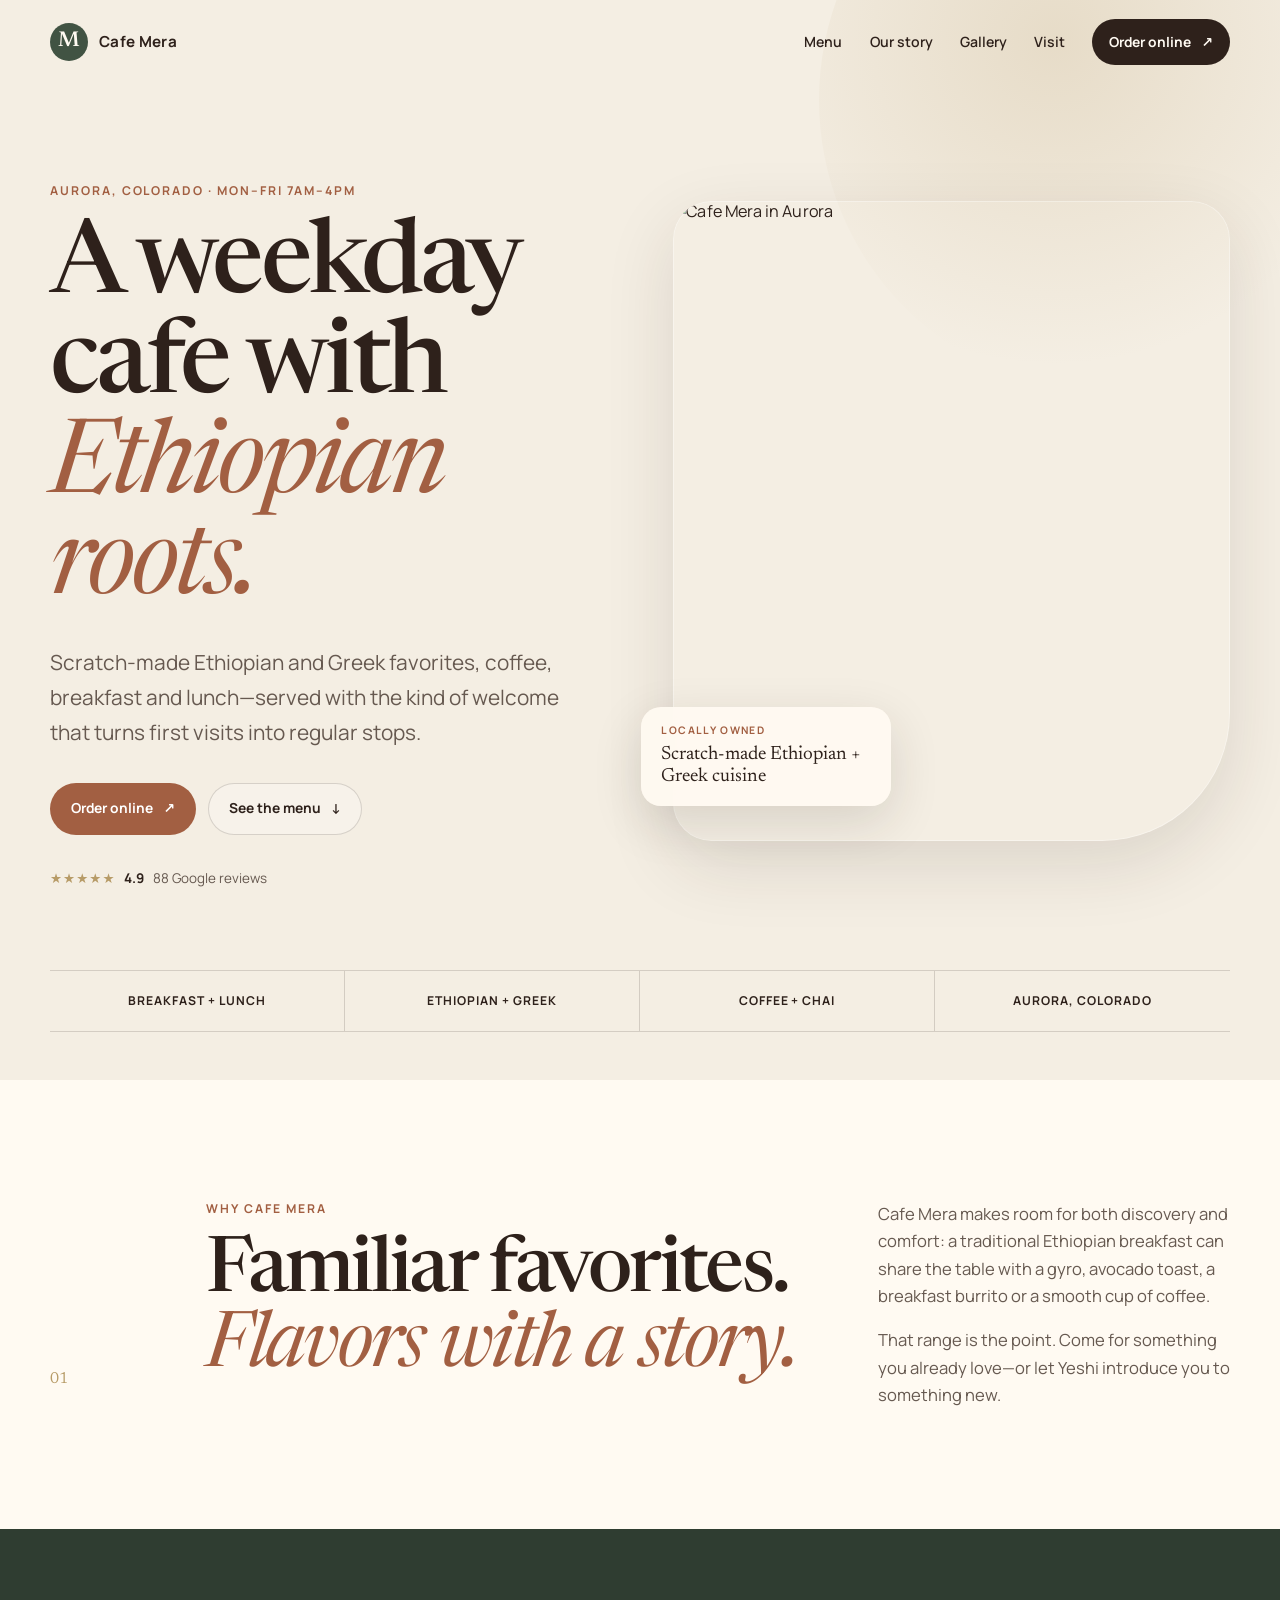
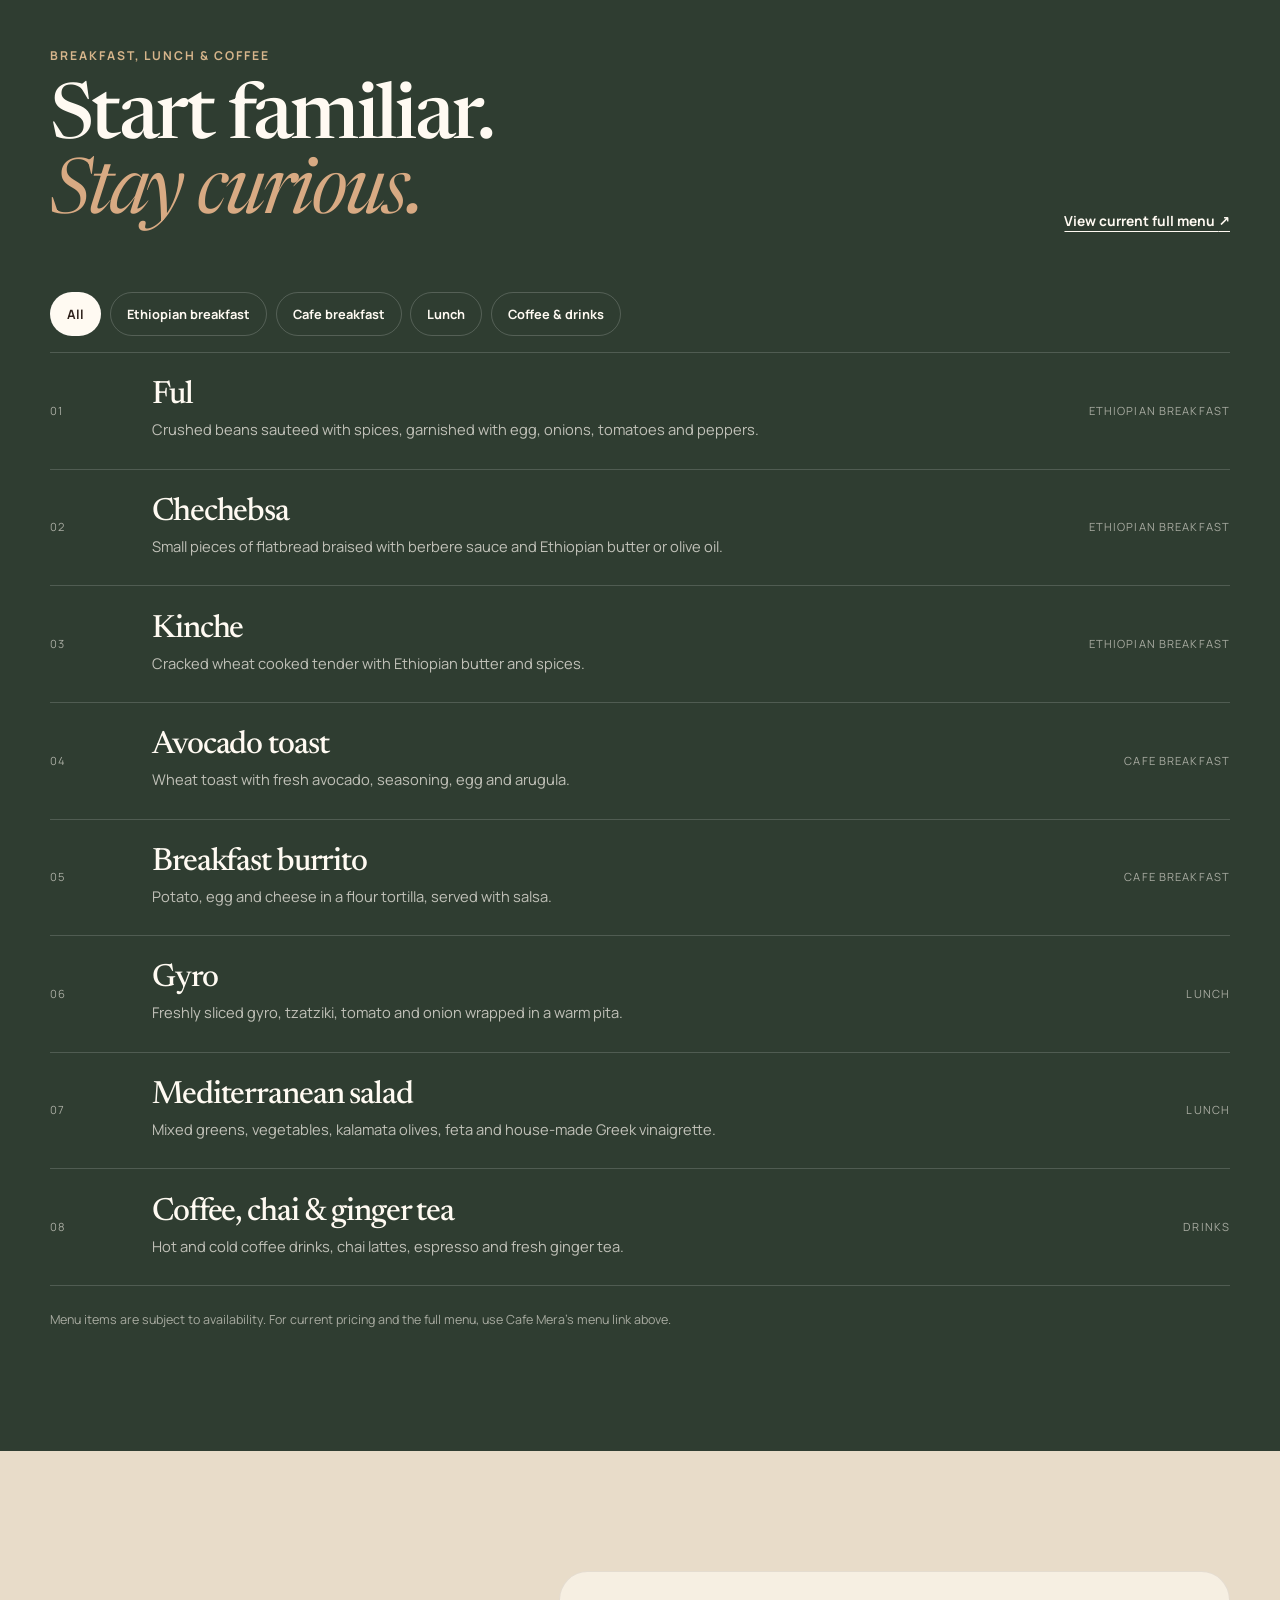
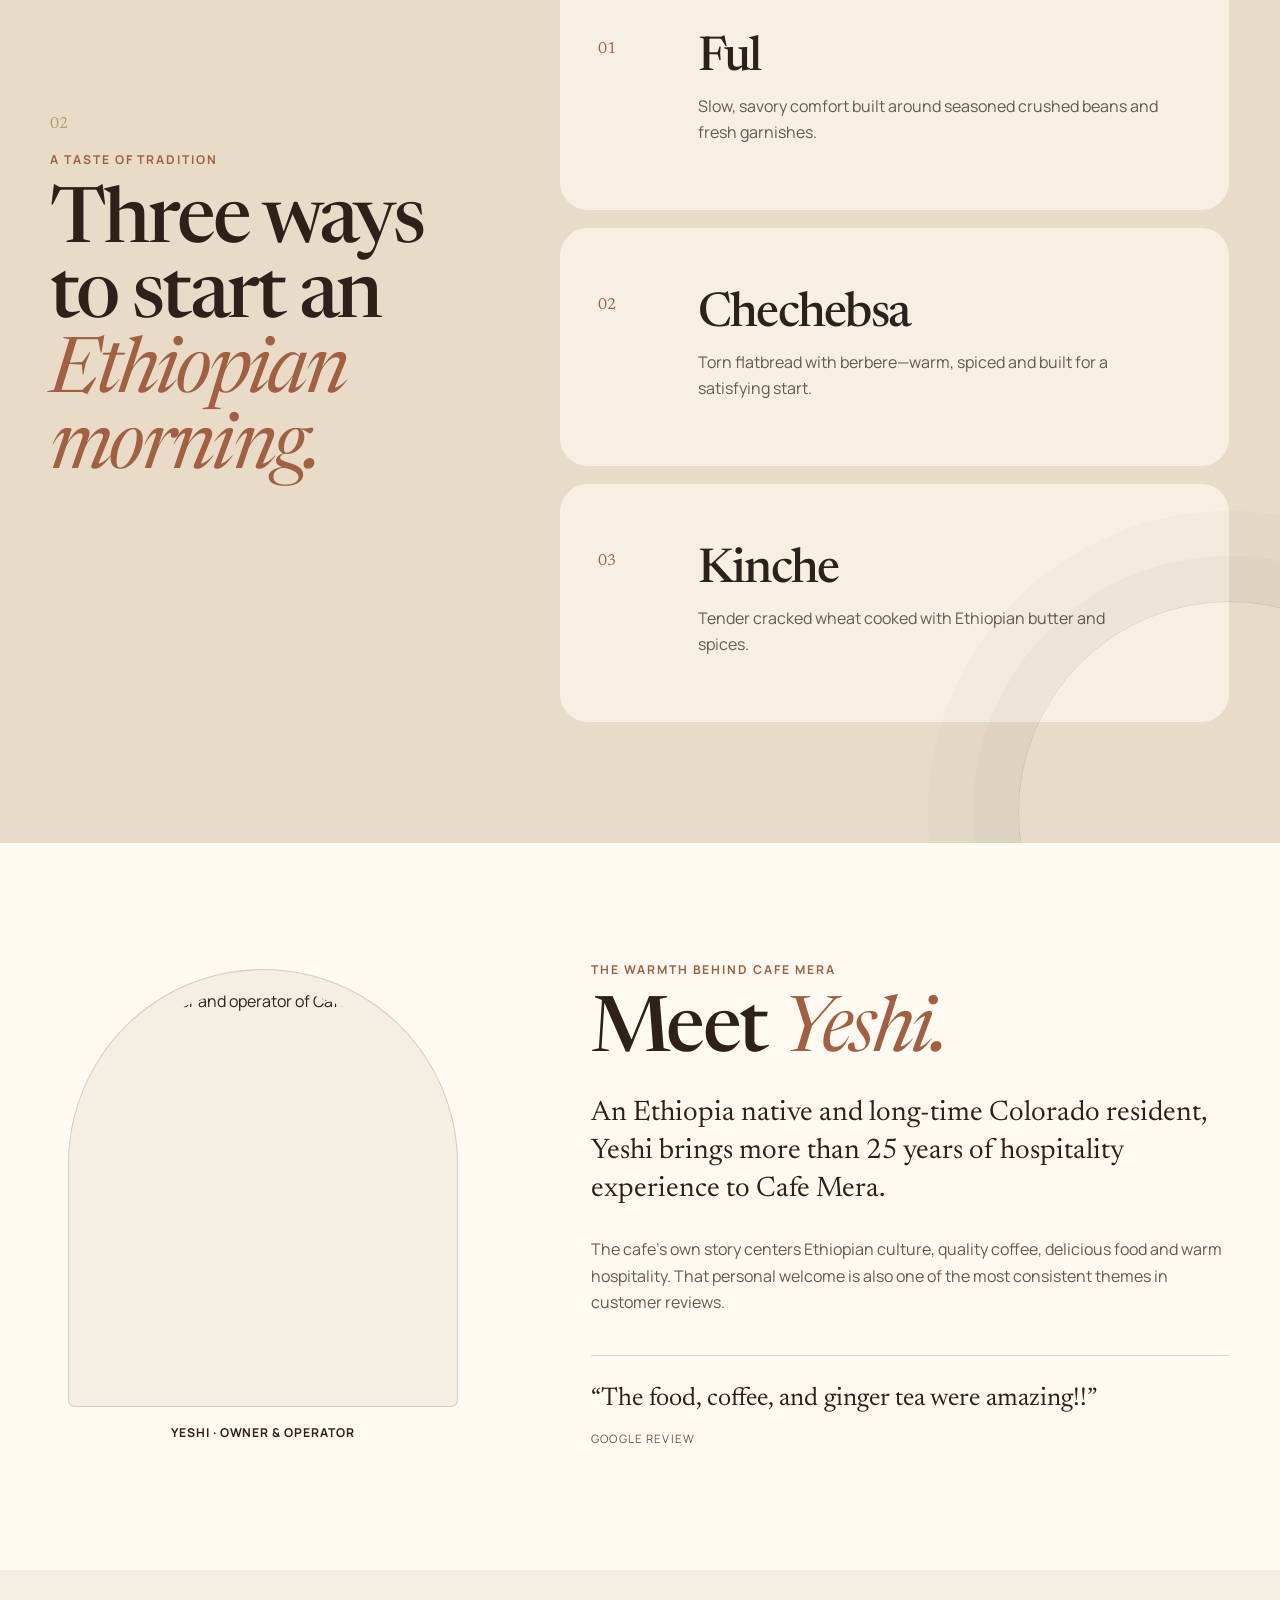
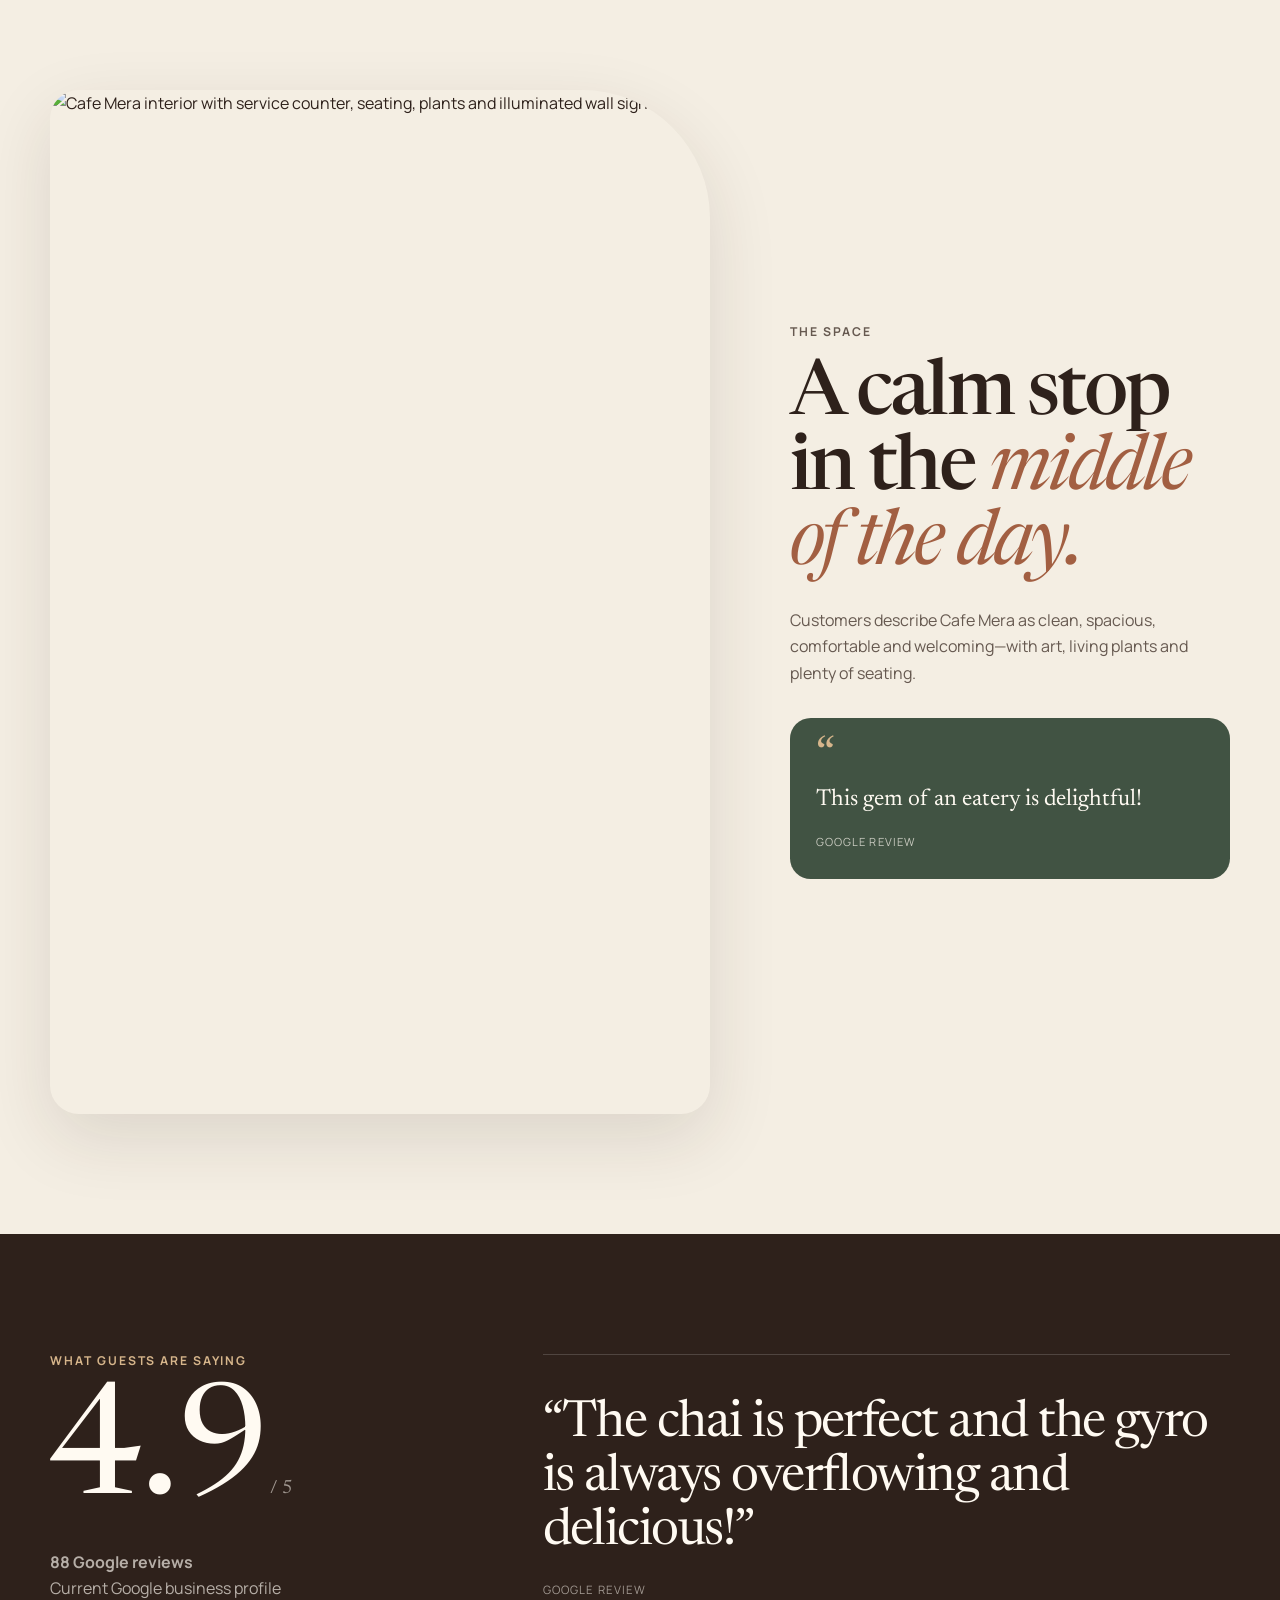
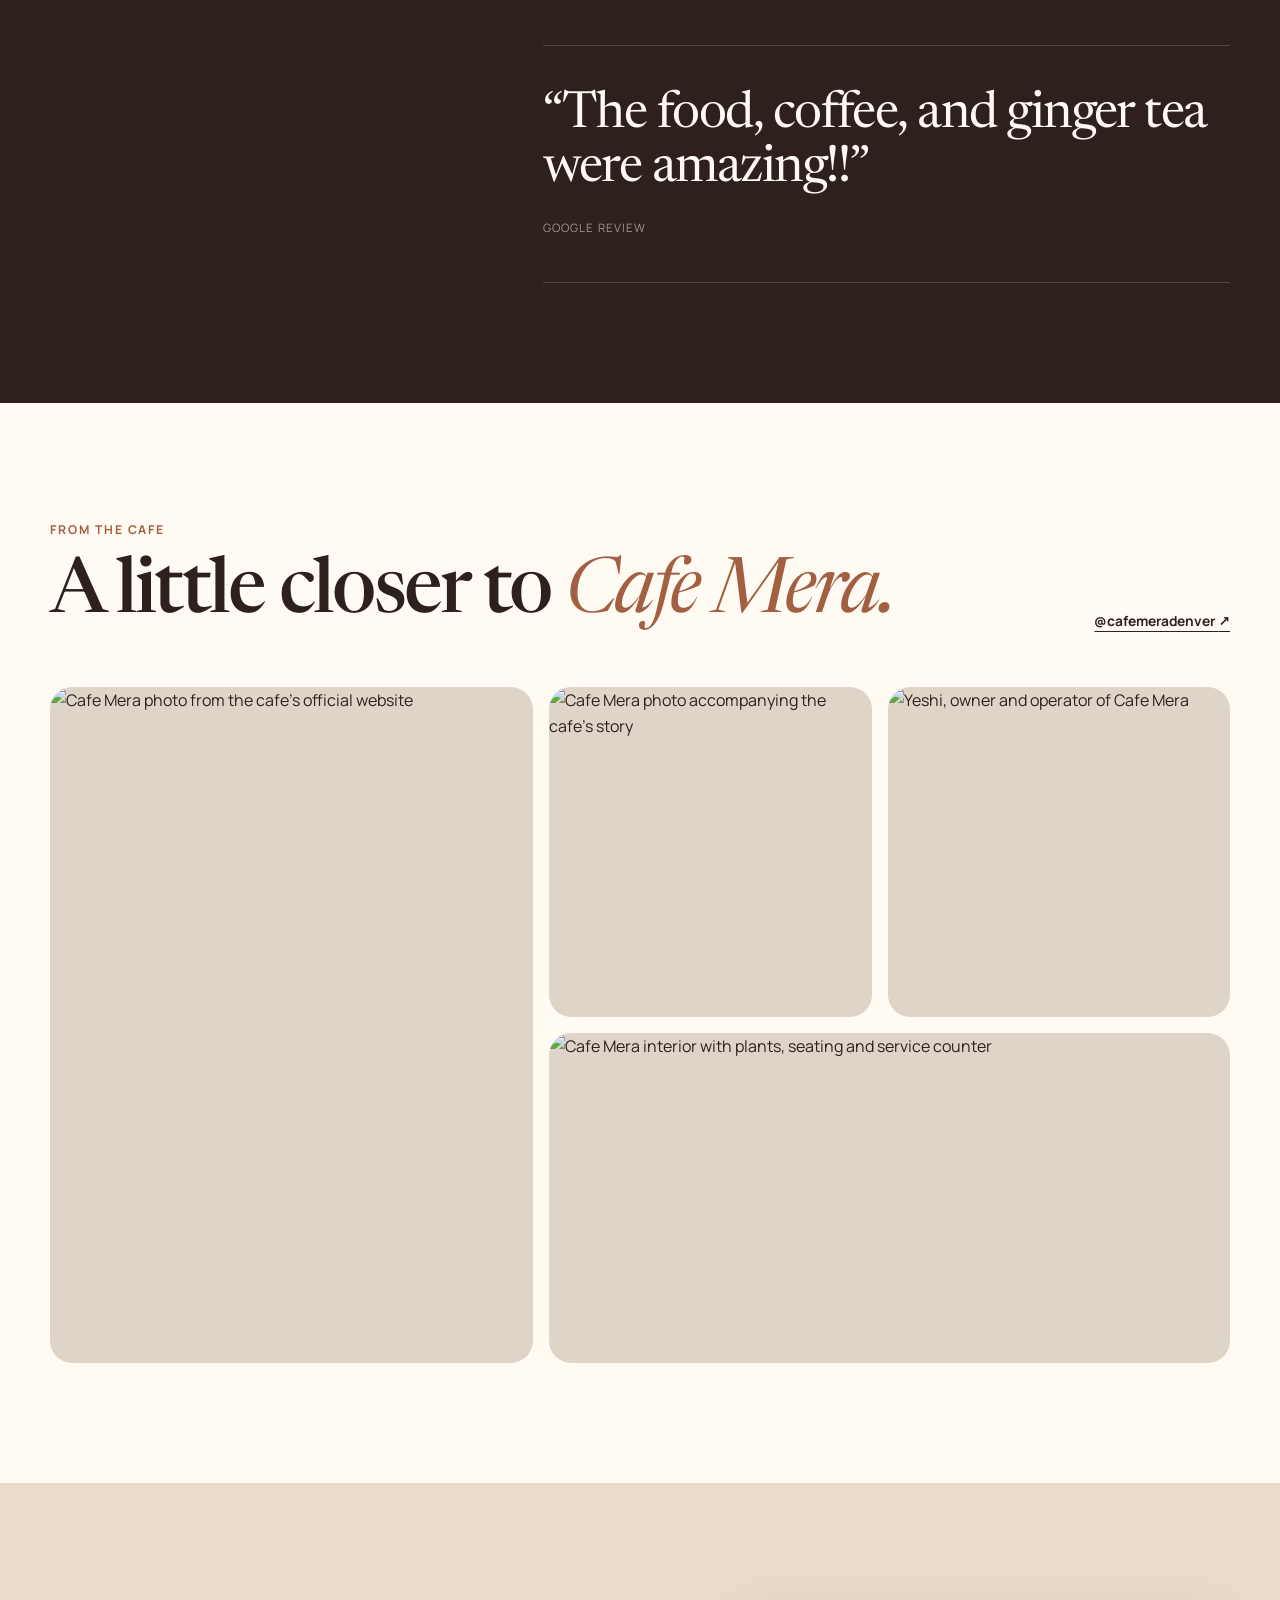
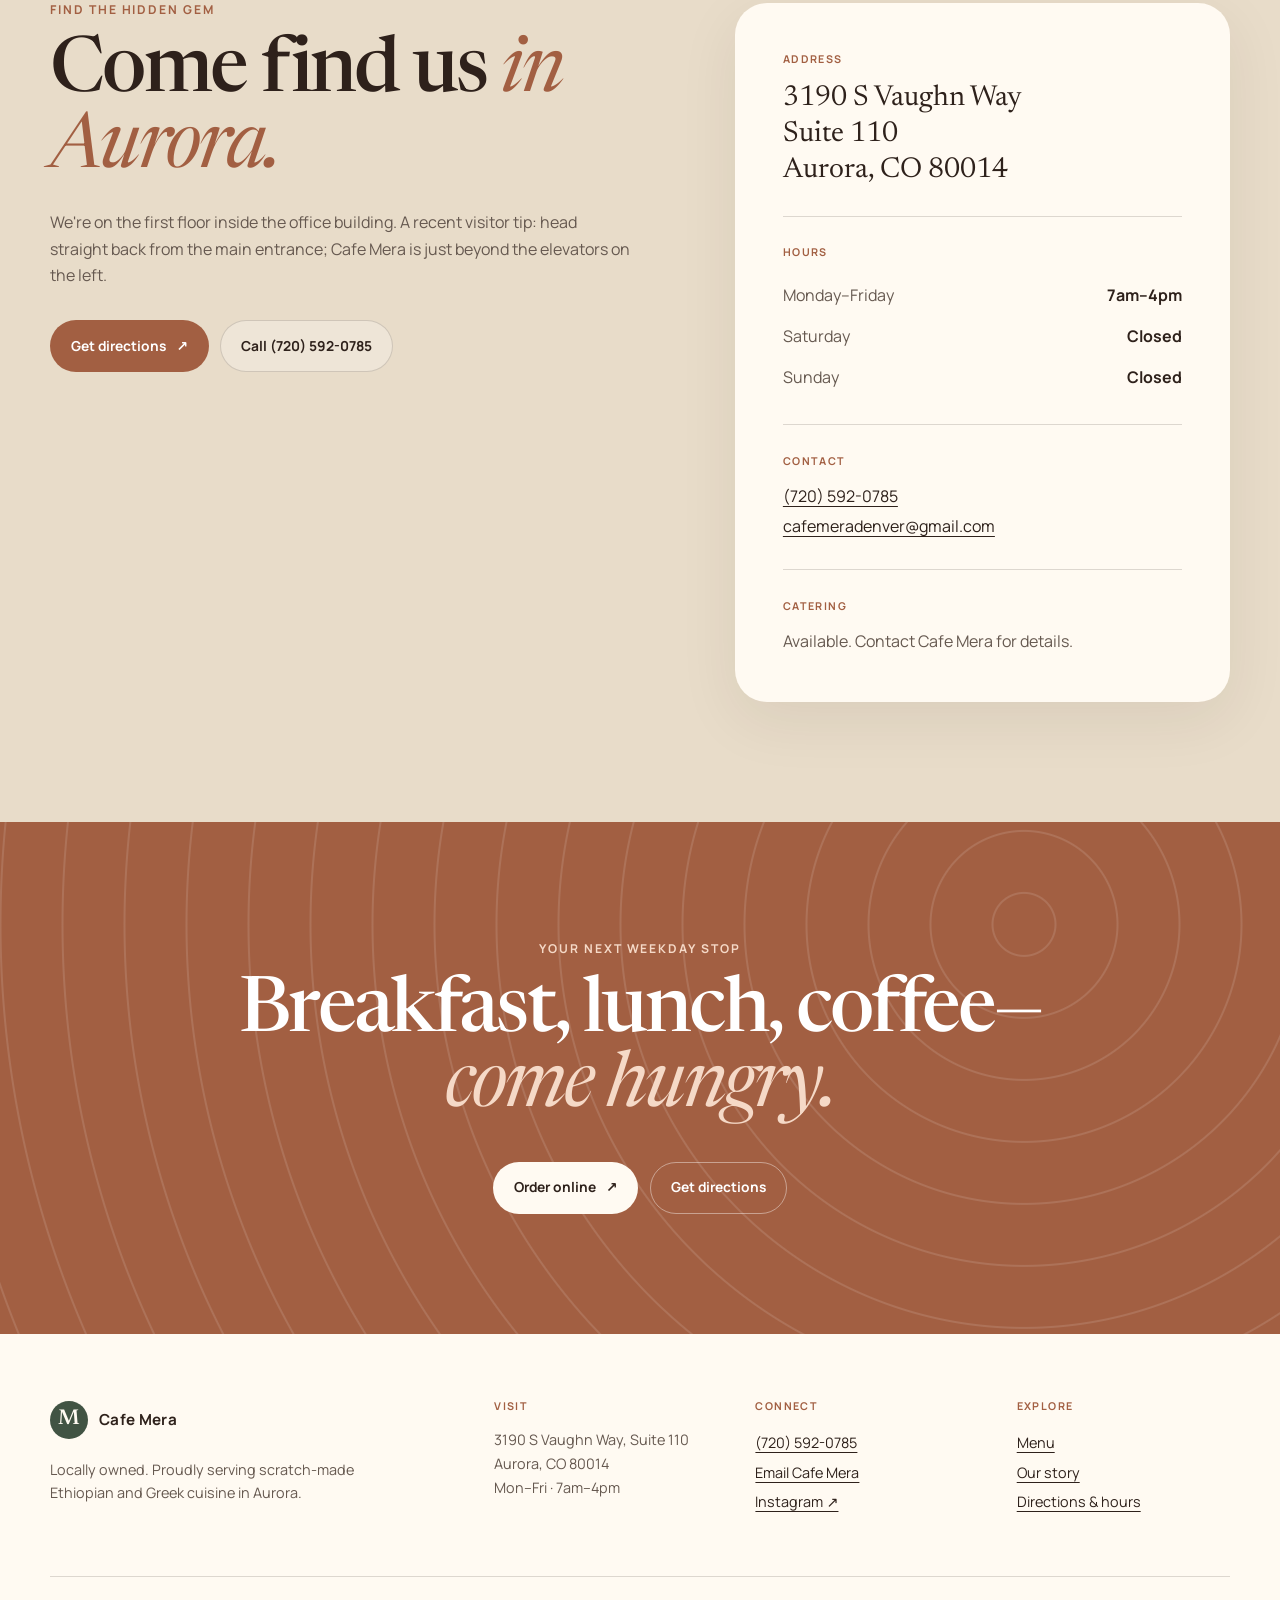
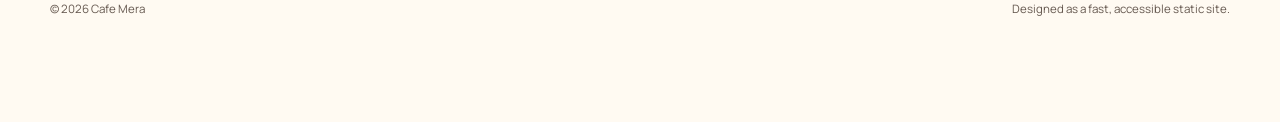
==== index.html @ 2d22f390 "Build research-backed Cafe Mera website" ====
<!doctype html>
<html lang="en">
<head>
  <meta charset="utf-8">
  <meta name="viewport" content="width=device-width, initial-scale=1">
  <meta name="theme-color" content="#f4eee3">
  <title>Cafe Mera | Ethiopian Breakfast, Coffee & Lunch in Aurora, CO</title>
  <meta name="description" content="Visit Cafe Mera in Aurora for Ethiopian breakfast, coffee, gyro wraps, breakfast favorites and weekday lunch. View the menu, order online or get directions.">
  <link rel="canonical" href="https://prithiraj.github.io/cafe-mera/">
  <meta property="og:type" content="website">
  <meta property="og:title" content="Cafe Mera | Ethiopian Breakfast, Coffee & Lunch in Aurora, CO">
  <meta property="og:description" content="A locally owned weekday cafe with Ethiopian roots, scratch-made Ethiopian and Greek favorites, coffee, breakfast and lunch in Aurora.">
  <meta property="og:url" content="https://prithiraj.github.io/cafe-mera/">
  <meta property="og:image" content="https://static.wixstatic.com/media/892e42_c6954ab9c83a4523924d38e652110e63~mv2.jpg/v1/fill/w_853%2Ch_640%2Cal_c%2Cq_85%2Cusm_0.66_1.00_0.01%2Cenc_avif%2Cquality_auto/892e42_c6954ab9c83a4523924d38e652110e63~mv2.jpg">
  <meta property="og:image:alt" content="Cafe Mera in Aurora, Colorado">
  <meta name="twitter:card" content="summary_large_image">
  <link rel="preconnect" href="https://fonts.googleapis.com">
  <link rel="preconnect" href="https://fonts.gstatic.com" crossorigin>
  <link rel="preconnect" href="https://static.wixstatic.com">
  <link rel="preconnect" href="https://pub-ba1a74be17d7442a9f2541946eb9510e.r2.dev">
  <link href="https://fonts.googleapis.com/css2?family=Manrope:wght@400;500;600;700&family=Newsreader:opsz,wght@6..72,400;6..72,500;6..72,600&display=swap" rel="stylesheet">
  <link rel="icon" href="assets/favicon.svg" type="image/svg+xml">
  <link rel="stylesheet" href="styles.css">
  <script type="application/ld+json">
  {
    "@context": "https://schema.org",
    "@type": "CafeOrCoffeeShop",
    "@id": "https://prithiraj.github.io/cafe-mera/#business",
    "name": "Cafe Mera",
    "url": "https://prithiraj.github.io/cafe-mera/",
    "telephone": "+1-720-592-0785",
    "email": "cafemeradenver@gmail.com",
    "priceRange": "$10–20",
    "servesCuisine": ["Ethiopian", "Greek", "Cafe"],
    "address": {"@type": "PostalAddress", "streetAddress": "3190 S Vaughn Way Ste 110", "addressLocality": "Aurora", "addressRegion": "CO", "postalCode": "80014", "addressCountry": "US"},
    "openingHoursSpecification": [{"@type": "OpeningHoursSpecification", "dayOfWeek": ["Monday", "Tuesday", "Wednesday", "Thursday", "Friday"], "opens": "07:00", "closes": "16:00"}],
    "sameAs": ["https://www.instagram.com/cafemeradenver/"]
  }
  </script>
</head>
<body>
  <a class="skip-link" href="#main">Skip to content</a>
  <header class="site-header" data-header>
    <div class="header-inner shell">
      <a class="brand" href="#top" aria-label="Cafe Mera home"><span class="brand-mark" aria-hidden="true">M</span><span class="brand-name">Cafe Mera</span></a>
      <button class="nav-toggle" type="button" aria-controls="site-nav" aria-expanded="false" data-nav-toggle><span class="sr-only">Open navigation</span><span></span><span></span></button>
      <nav class="site-nav" id="site-nav" aria-label="Primary navigation" data-nav>
        <a href="#menu">Menu</a><a href="#story">Our story</a><a href="#gallery">Gallery</a><a href="#visit">Visit</a>
        <a class="button button-small button-dark" href="https://food.google.com/chooseprovider?orderType=2&amp;restaurantId=%2Fg%2F11tspb5bb9&amp;utm_source=share" target="_blank" rel="noopener">Order online <span aria-hidden="true">↗</span></a>
      </nav>
    </div>
  </header>
  <main id="main">
    <section class="hero section" id="top" aria-labelledby="hero-title">
      <div class="hero-aroma" aria-hidden="true"><canvas id="aroma-canvas"></canvas></div>
      <div class="shell hero-grid">
        <div class="hero-copy reveal">
          <p class="eyebrow">Aurora, Colorado <span aria-hidden="true">·</span> Mon–Fri 7am–4pm</p>
          <h1 id="hero-title">A weekday cafe with <em>Ethiopian roots.</em></h1>
          <p class="hero-lede">Scratch-made Ethiopian and Greek favorites, coffee, breakfast and lunch—served with the kind of welcome that turns first visits into regular stops.</p>
          <div class="hero-actions">
            <a class="button button-primary" href="https://food.google.com/chooseprovider?orderType=2&amp;restaurantId=%2Fg%2F11tspb5bb9&amp;utm_source=share" target="_blank" rel="noopener">Order online <span aria-hidden="true">↗</span></a>
            <a class="button button-quiet" href="#menu">See the menu <span aria-hidden="true">↓</span></a>
          </div>
          <a class="rating-line" href="https://www.google.com/maps/search/?api=1&amp;query=Cafe%20Mera%2C%203190%20S%20Vaughn%20Way%20Ste%20110%2C%20Aurora%2C%20CO%2080014&amp;query_place_id=ChIJi32lyjuJbIcRGPnXkDECtC8" target="_blank" rel="noopener" aria-label="Cafe Mera on Google Maps, rated 4.9 out of 5 from 88 reviews"><span class="stars" aria-hidden="true">★★★★★</span><strong>4.9</strong><span>88 Google reviews</span></a>
        </div>
        <div class="hero-visual reveal reveal-delay-1">
          <figure class="hero-photo frame-photo"><img src="https://static.wixstatic.com/media/892e42_c6954ab9c83a4523924d38e652110e63~mv2.jpg/v1/fill/w_853%2Ch_640%2Cal_c%2Cq_85%2Cusm_0.66_1.00_0.01%2Cenc_avif%2Cquality_auto/892e42_c6954ab9c83a4523924d38e652110e63~mv2.jpg" alt="Cafe Mera in Aurora" width="853" height="640" fetchpriority="high" decoding="async"></figure>
          <div class="hero-note" aria-label="Cafe Mera summary"><span class="note-kicker">Locally owned</span><span>Scratch-made Ethiopian + Greek cuisine</span></div>
        </div>
      </div>
      <div class="shell hero-facts" aria-label="Cafe Mera highlights"><span>Breakfast + lunch</span><span>Ethiopian + Greek</span><span>Coffee + chai</span><span>Aurora, Colorado</span></div>
    </section>
    <section class="section intro" aria-labelledby="intro-title">
      <div class="shell intro-grid"><p class="section-number" aria-hidden="true">01</p><div class="reveal"><p class="eyebrow">Why Cafe Mera</p><h2 id="intro-title">Familiar favorites.<br><em>Flavors with a story.</em></h2></div><div class="intro-copy reveal reveal-delay-1"><p>Cafe Mera makes room for both discovery and comfort: a traditional Ethiopian breakfast can share the table with a gyro, avocado toast, a breakfast burrito or a smooth cup of coffee.</p><p>That range is the point. Come for something you already love—or let Yeshi introduce you to something new.</p></div></div>
    </section>
    <section class="section menu-section" id="menu" aria-labelledby="menu-title">
      <div class="shell">
        <div class="section-heading reveal"><div><p class="eyebrow">Breakfast, lunch & coffee</p><h2 id="menu-title">Start familiar.<br><em>Stay curious.</em></h2></div><a class="text-link" href="https://cafemeradenver.com/" target="_blank" rel="noopener">View current full menu <span aria-hidden="true">↗</span></a></div>
        <div class="menu-tabs" role="group" aria-label="Filter featured menu items" data-menu-tabs><button class="menu-tab is-active" type="button" data-filter="all" aria-pressed="true">All</button><button class="menu-tab" type="button" data-filter="ethiopian" aria-pressed="false">Ethiopian breakfast</button><button class="menu-tab" type="button" data-filter="breakfast" aria-pressed="false">Cafe breakfast</button><button class="menu-tab" type="button" data-filter="lunch" aria-pressed="false">Lunch</button><button class="menu-tab" type="button" data-filter="drinks" aria-pressed="false">Coffee & drinks</button></div>
        <div class="menu-list" data-menu-list>
          <article class="menu-item reveal" data-category="ethiopian"><span class="menu-index">01</span><div><h3>Ful</h3><p>Crushed beans sauteed with spices, garnished with egg, onions, tomatoes and peppers.</p></div><span class="menu-tag">Ethiopian breakfast</span></article>
          <article class="menu-item reveal" data-category="ethiopian"><span class="menu-index">02</span><div><h3>Chechebsa</h3><p>Small pieces of flatbread braised with berbere sauce and Ethiopian butter or olive oil.</p></div><span class="menu-tag">Ethiopian breakfast</span></article>
          <article class="menu-item reveal" data-category="ethiopian"><span class="menu-index">03</span><div><h3>Kinche</h3><p>Cracked wheat cooked tender with Ethiopian butter and spices.</p></div><span class="menu-tag">Ethiopian breakfast</span></article>
          <article class="menu-item reveal" data-category="breakfast"><span class="menu-index">04</span><div><h3>Avocado toast</h3><p>Wheat toast with fresh avocado, seasoning, egg and arugula.</p></div><span class="menu-tag">Cafe breakfast</span></article>
          <article class="menu-item reveal" data-category="breakfast"><span class="menu-index">05</span><div><h3>Breakfast burrito</h3><p>Potato, egg and cheese in a flour tortilla, served with salsa.</p></div><span class="menu-tag">Cafe breakfast</span></article>
          <article class="menu-item reveal" data-category="lunch"><span class="menu-index">06</span><div><h3>Gyro</h3><p>Freshly sliced gyro, tzatziki, tomato and onion wrapped in a warm pita.</p></div><span class="menu-tag">Lunch</span></article>
          <article class="menu-item reveal" data-category="lunch"><span class="menu-index">07</span><div><h3>Mediterranean salad</h3><p>Mixed greens, vegetables, kalamata olives, feta and house-made Greek vinaigrette.</p></div><span class="menu-tag">Lunch</span></article>
          <article class="menu-item reveal" data-category="drinks"><span class="menu-index">08</span><div><h3>Coffee, chai & ginger tea</h3><p>Hot and cold coffee drinks, chai lattes, espresso and fresh ginger tea.</p></div><span class="menu-tag">Drinks</span></article>
        </div>
        <p class="menu-note">Menu items are subject to availability. For current pricing and the full menu, use Cafe Mera's menu link above.</p>
      </div>
    </section>
    <section class="section discovery" aria-labelledby="discovery-title"><div class="shell discovery-grid"><div class="discovery-title reveal"><p class="section-number" aria-hidden="true">02</p><p class="eyebrow">A taste of tradition</p><h2 id="discovery-title">Three ways to start an <em>Ethiopian morning.</em></h2></div><div class="discovery-cards"><article class="discovery-card reveal"><span class="discovery-no">01</span><h3>Ful</h3><p>Slow, savory comfort built around seasoned crushed beans and fresh garnishes.</p></article><article class="discovery-card reveal reveal-delay-1"><span class="discovery-no">02</span><h3>Chechebsa</h3><p>Torn flatbread with berbere—warm, spiced and built for a satisfying start.</p></article><article class="discovery-card reveal reveal-delay-2"><span class="discovery-no">03</span><h3>Kinche</h3><p>Tender cracked wheat cooked with Ethiopian butter and spices.</p></article></div></div></section>
    <section class="section story" id="story" aria-labelledby="story-title"><div class="shell story-grid"><div class="story-media reveal"><figure class="portrait-card"><img src="https://static.wixstatic.com/media/892e42_54f7f64fb4e44a9dbeae0cb70c367a65~mv2.jpg/v1/fill/w_301%2Ch_401%2Cal_c%2Cq_80%2Cusm_0.66_1.00_0.01%2Cenc_avif%2Cquality_auto/892e42_54f7f64fb4e44a9dbeae0cb70c367a65~mv2.jpg" alt="Yeshi, owner and operator of Cafe Mera" width="301" height="401" loading="lazy" decoding="async"></figure><span class="portrait-caption">Yeshi · Owner & operator</span></div><div class="story-copy reveal reveal-delay-1"><p class="eyebrow">The warmth behind Cafe Mera</p><h2 id="story-title">Meet <em>Yeshi.</em></h2><p class="story-lede">An Ethiopia native and long-time Colorado resident, Yeshi brings more than 25 years of hospitality experience to Cafe Mera.</p><p>The cafe's own story centers Ethiopian culture, quality coffee, delicious food and warm hospitality. That personal welcome is also one of the most consistent themes in customer reviews.</p><blockquote><p>“The food, coffee, and ginger tea were amazing!!”</p><cite>Google review</cite></blockquote></div></div></section>
    <section class="section space-section" aria-labelledby="space-title"><div class="shell space-grid"><div class="space-photo reveal"><img src="https://pub-ba1a74be17d7442a9f2541946eb9510e.r2.dev/shops/8b9211fa-f7fb-4f1d-9e1f-0a059ae36019/0.jpg" alt="Cafe Mera interior with service counter, seating, plants and illuminated wall sign" width="1024" height="1024" loading="lazy" decoding="async"></div><div class="space-copy reveal reveal-delay-1"><p class="eyebrow">The space</p><h2 id="space-title">A calm stop in the <em>middle of the day.</em></h2><p>Customers describe Cafe Mera as clean, spacious, comfortable and welcoming—with art, living plants and plenty of seating.</p><div class="quote-card"><span class="quote-mark" aria-hidden="true">“</span><p>This gem of an eatery is delightful!</p><span>Google review</span></div></div></div></section>
    <section class="section proof" aria-labelledby="proof-title"><div class="shell proof-grid"><div class="proof-score reveal"><p class="eyebrow">What guests are saying</p><div class="big-rating"><span>4.9</span><small>/ 5</small></div><p><strong>88 Google reviews</strong><br>Current Google business profile</p></div><div class="proof-quotes" id="proof-title"><blockquote class="review reveal"><p>“The chai is perfect and the gyro is always overflowing and delicious!”</p><cite>Google review</cite></blockquote><blockquote class="review reveal reveal-delay-1"><p>“The food, coffee, and ginger tea were amazing!!”</p><cite>Google review</cite></blockquote></div></div></section>
    <section class="section gallery" id="gallery" aria-labelledby="gallery-title"><div class="shell"><div class="section-heading reveal"><div><p class="eyebrow">From the cafe</p><h2 id="gallery-title">A little closer to <em>Cafe Mera.</em></h2></div><a class="text-link" href="https://www.instagram.com/cafemeradenver/" target="_blank" rel="noopener">@cafemeradenver <span aria-hidden="true">↗</span></a></div><div class="gallery-grid"><figure class="gallery-a reveal"><img src="https://static.wixstatic.com/media/892e42_c6954ab9c83a4523924d38e652110e63~mv2.jpg/v1/fill/w_853%2Ch_640%2Cal_c%2Cq_85%2Cusm_0.66_1.00_0.01%2Cenc_avif%2Cquality_auto/892e42_c6954ab9c83a4523924d38e652110e63~mv2.jpg" alt="Cafe Mera photo from the cafe's official website" width="853" height="640" loading="lazy" decoding="async"></figure><figure class="gallery-b reveal reveal-delay-1"><img src="https://static.wixstatic.com/media/892e42_e8a7a80e7d214661844acdbcb037389b~mv2.jpg/v1/crop/x_136%2Cy_1197%2Cw_3815%2Ch_4515/fill/w_252%2Ch_298%2Cal_c%2Cq_80%2Cusm_0.66_1.00_0.01%2Cenc_avif%2Cquality_auto/IMG_4401_JPG.jpg" alt="Cafe Mera photo accompanying the cafe's story" width="252" height="298" loading="lazy" decoding="async"></figure><figure class="gallery-c reveal"><img src="https://pub-ba1a74be17d7442a9f2541946eb9510e.r2.dev/shops/8b9211fa-f7fb-4f1d-9e1f-0a059ae36019/0.jpg" alt="Cafe Mera interior with plants, seating and service counter" width="1024" height="1024" loading="lazy" decoding="async"></figure><figure class="gallery-d reveal reveal-delay-1"><img src="https://static.wixstatic.com/media/892e42_54f7f64fb4e44a9dbeae0cb70c367a65~mv2.jpg/v1/fill/w_301%2Ch_401%2Cal_c%2Cq_80%2Cusm_0.66_1.00_0.01%2Cenc_avif%2Cquality_auto/892e42_54f7f64fb4e44a9dbeae0cb70c367a65~mv2.jpg" alt="Yeshi, owner and operator of Cafe Mera" width="301" height="401" loading="lazy" decoding="async"></figure></div></div></section>
    <section class="section visit" id="visit" aria-labelledby="visit-title"><div class="shell visit-grid"><div class="visit-heading reveal"><p class="eyebrow">Find the hidden gem</p><h2 id="visit-title">Come find us <em>in Aurora.</em></h2><p>We're on the first floor inside the office building. A recent visitor tip: head straight back from the main entrance; Cafe Mera is just beyond the elevators on the left.</p><div class="visit-actions"><a class="button button-primary" href="https://www.google.com/maps/search/?api=1&amp;query=Cafe%20Mera%2C%203190%20S%20Vaughn%20Way%20Ste%20110%2C%20Aurora%2C%20CO%2080014&amp;query_place_id=ChIJi32lyjuJbIcRGPnXkDECtC8" target="_blank" rel="noopener">Get directions <span aria-hidden="true">↗</span></a><a class="button button-quiet" href="tel:+17205920785">Call (720) 592-0785</a></div></div><div class="visit-card reveal reveal-delay-1"><div class="visit-block"><span class="visit-label">Address</span><address>3190 S Vaughn Way<br>Suite 110<br>Aurora, CO 80014</address></div><div class="visit-block"><span class="visit-label">Hours</span><dl class="hours"><div><dt>Monday–Friday</dt><dd>7am–4pm</dd></div><div><dt>Saturday</dt><dd>Closed</dd></div><div><dt>Sunday</dt><dd>Closed</dd></div></dl></div><div class="visit-block"><span class="visit-label">Contact</span><a href="tel:+17205920785">(720) 592-0785</a><a href="mailto:cafemeradenver@gmail.com">cafemeradenver@gmail.com</a></div><div class="visit-block catering"><span class="visit-label">Catering</span><p>Available. Contact Cafe Mera for details.</p></div></div></div></section>
    <section class="section final-cta" aria-labelledby="cta-title"><div class="shell final-cta-inner reveal"><p class="eyebrow">Your next weekday stop</p><h2 id="cta-title">Breakfast, lunch, coffee—<em>come hungry.</em></h2><div class="final-actions"><a class="button button-light" href="https://food.google.com/chooseprovider?orderType=2&amp;restaurantId=%2Fg%2F11tspb5bb9&amp;utm_source=share" target="_blank" rel="noopener">Order online <span aria-hidden="true">↗</span></a><a class="button button-outline-light" href="https://www.google.com/maps/search/?api=1&amp;query=Cafe%20Mera%2C%203190%20S%20Vaughn%20Way%20Ste%20110%2C%20Aurora%2C%20CO%2080014&amp;query_place_id=ChIJi32lyjuJbIcRGPnXkDECtC8" target="_blank" rel="noopener">Get directions</a></div></div></section>
  </main>
  <footer class="site-footer"><div class="shell footer-grid"><div><a class="brand footer-brand" href="#top"><span class="brand-mark" aria-hidden="true">M</span><span class="brand-name">Cafe Mera</span></a><p>Locally owned. Proudly serving scratch-made Ethiopian and Greek cuisine in Aurora.</p></div><div><span class="footer-label">Visit</span><address>3190 S Vaughn Way, Suite 110<br>Aurora, CO 80014</address><p>Mon–Fri · 7am–4pm</p></div><div><span class="footer-label">Connect</span><a href="tel:+17205920785">(720) 592-0785</a><a href="mailto:cafemeradenver@gmail.com">Email Cafe Mera</a><a href="https://www.instagram.com/cafemeradenver/" target="_blank" rel="noopener">Instagram ↗</a></div><div><span class="footer-label">Explore</span><a href="#menu">Menu</a><a href="#story">Our story</a><a href="#visit">Directions & hours</a></div></div><div class="shell footer-bottom"><span>© <span data-year></span> Cafe Mera</span><span>Designed as a fast, accessible static site.</span></div></footer>
  <nav class="mobile-actions" aria-label="Quick actions"><a href="https://food.google.com/chooseprovider?orderType=2&amp;restaurantId=%2Fg%2F11tspb5bb9&amp;utm_source=share" target="_blank" rel="noopener">Order</a><a href="https://www.google.com/maps/search/?api=1&amp;query=Cafe%20Mera%2C%203190%20S%20Vaughn%20Way%20Ste%20110%2C%20Aurora%2C%20CO%2080014&amp;query_place_id=ChIJi32lyjuJbIcRGPnXkDECtC8" target="_blank" rel="noopener">Directions</a><a href="tel:+17205920785">Call</a></nav>
  <script src="script.js" type="module"></script>
</body>
</html>
---- styles.css ----
:root {
  --ink: #2e211b; --ink-soft: #665950; --paper: #f4eee3; --cream: #fffaf2; --green: #415343; --green-dark: #2f3d31; --clay: #a25f42; --brass: #b79b67; --line: rgba(46,33,27,.16); --serif: "Newsreader", Georgia, serif; --sans: "Manrope", system-ui, sans-serif; --shell: min(1180px, calc(100vw - 40px)); --radius: 2rem; --shadow: 0 24px 70px rgba(46,33,27,.12);
}
*{box-sizing:border-box}html{scroll-behavior:smooth}body{margin:0;background:var(--paper);color:var(--ink);font-family:var(--sans);font-size:16px;line-height:1.65;text-rendering:optimizeLegibility;-webkit-font-smoothing:antialiased}img{display:block;max-width:100%}a{color:inherit}button,input,textarea,select{font:inherit}button,a{-webkit-tap-highlight-color:transparent}address{font-style:normal}::selection{background:var(--green);color:var(--cream)}
.sr-only{position:absolute;width:1px;height:1px;padding:0;margin:-1px;overflow:hidden;clip:rect(0,0,0,0);white-space:nowrap;border:0}.skip-link{position:fixed;z-index:1000;top:12px;left:12px;transform:translateY(-150%);padding:10px 16px;border-radius:999px;background:var(--ink);color:white;transition:transform .2s ease}.skip-link:focus{transform:translateY(0)}:focus-visible{outline:3px solid var(--clay);outline-offset:4px}
.shell{width:var(--shell);margin-inline:auto}.section{position:relative;padding:7.5rem 0}.eyebrow{margin:0 0 1.2rem;font-size:.76rem;line-height:1.2;font-weight:700;letter-spacing:.16em;text-transform:uppercase;color:var(--clay)}h1,h2,h3,p{margin-top:0}h1,h2,h3{font-family:var(--serif);font-weight:500;line-height:.98;letter-spacing:-.035em}h1{font-size:clamp(3.5rem,8vw,7.8rem);margin-bottom:1.6rem}h2{font-size:clamp(2.9rem,6vw,5.8rem);margin-bottom:1.4rem}h3{font-size:clamp(1.7rem,3vw,2.6rem)}em{font-weight:400;color:var(--clay)}
.site-header{position:fixed;inset:0 0 auto;z-index:100;transition:background .3s ease,box-shadow .3s ease,backdrop-filter .3s ease}.site-header.is-scrolled{background:rgba(244,238,227,.92);backdrop-filter:blur(14px);box-shadow:0 1px 0 var(--line)}.header-inner{min-height:84px;display:flex;align-items:center;justify-content:space-between;gap:2rem}.brand{display:inline-flex;align-items:center;gap:.7rem;text-decoration:none;font-weight:700}.brand-mark{display:grid;place-items:center;width:38px;height:38px;border-radius:50%;background:var(--green);color:var(--cream);font-family:var(--serif);font-size:1.35rem;font-weight:600}.brand-name{font-size:.95rem;letter-spacing:.02em}.site-nav{display:flex;align-items:center;gap:1.7rem;font-size:.88rem;font-weight:600}.site-nav>a:not(.button){text-decoration:none;position:relative}.site-nav>a:not(.button)::after{content:"";position:absolute;left:0;right:100%;bottom:-6px;height:1px;background:currentColor;transition:right .25s ease}.site-nav>a:not(.button):hover::after{right:0}.nav-toggle{display:none;border:0;background:none;padding:.7rem}
.button{display:inline-flex;align-items:center;justify-content:center;gap:.65rem;min-height:52px;padding:.82rem 1.25rem;border:1px solid transparent;border-radius:999px;text-decoration:none;font-size:.86rem;font-weight:700;transition:transform .2s ease,background .2s ease,color .2s ease,border-color .2s ease}.button:hover{transform:translateY(-2px)}.button-small{min-height:44px;padding:.65rem 1rem}.button-primary{background:var(--clay);color:white}.button-primary:hover{background:#8e4f35}.button-dark{background:var(--ink);color:var(--cream)}.button-quiet{border-color:var(--line);background:rgba(255,255,255,.26)}.button-quiet:hover{border-color:var(--ink)}.button-light{background:var(--cream);color:var(--ink)}.button-outline-light{border-color:rgba(255,255,255,.42);color:white}.text-link{font-size:.86rem;font-weight:700;text-underline-offset:5px;text-decoration-thickness:1px}
.hero{min-height:100svh;padding-top:9.5rem;padding-bottom:3rem;overflow:hidden;display:flex;flex-direction:column;justify-content:center}.hero::before{content:"";position:absolute;width:46vw;height:46vw;min-width:520px;min-height:520px;right:-10%;top:-18%;border-radius:50%;background:radial-gradient(circle at 40% 40%,rgba(183,155,103,.22),transparent 65%);pointer-events:none}.hero-aroma{position:absolute;right:0;top:0;width:54vw;height:90%;opacity:.38;pointer-events:none}#aroma-canvas{width:100%;height:100%}.hero-grid{display:grid;grid-template-columns:1.02fr .98fr;align-items:center;gap:clamp(3rem,7vw,8rem)}.hero-copy{position:relative;z-index:2;padding-top:2rem}.hero-lede{max-width:620px;color:var(--ink-soft);font-size:clamp(1.05rem,1.7vw,1.3rem);line-height:1.7}.hero-actions{display:flex;flex-wrap:wrap;gap:.75rem;margin:2rem 0 1.8rem}.rating-line{display:inline-flex;align-items:center;flex-wrap:wrap;gap:.55rem;text-decoration:none;color:var(--ink-soft);font-size:.84rem}.rating-line strong{color:var(--ink)}.stars{color:var(--brass);letter-spacing:.08em}.hero-visual{position:relative;z-index:2}.frame-photo{position:relative;overflow:hidden;border-radius:clamp(1.5rem,3vw,3.5rem) clamp(1.5rem,3vw,3.5rem) 8rem clamp(1.5rem,3vw,3.5rem);box-shadow:var(--shadow);margin:0}.frame-photo::after{content:"";position:absolute;inset:0;box-shadow:inset 0 0 0 1px rgba(255,255,255,.35);border-radius:inherit;pointer-events:none}.frame-photo img{width:100%;aspect-ratio:4/4.6;object-fit:cover;transform:scale(1.01)}.hero-note{position:absolute;left:-2rem;bottom:2.2rem;max-width:250px;padding:1.1rem 1.25rem;border-radius:1.25rem;background:rgba(255,250,242,.94);box-shadow:0 16px 50px rgba(46,33,27,.14);backdrop-filter:blur(10px);font-family:var(--serif);font-size:1.2rem;line-height:1.15}.note-kicker{display:block;margin-bottom:.45rem;color:var(--clay);font-family:var(--sans);font-size:.65rem;font-weight:700;letter-spacing:.13em;text-transform:uppercase}.hero-facts{margin-top:5rem;display:grid;grid-template-columns:repeat(4,1fr);border-top:1px solid var(--line);border-bottom:1px solid var(--line)}.hero-facts span{padding:1.25rem .4rem;text-align:center;border-right:1px solid var(--line);font-size:.76rem;font-weight:700;letter-spacing:.08em;text-transform:uppercase}.hero-facts span:last-child{border-right:0}
.intro{background:var(--cream)}.intro-grid{display:grid;grid-template-columns:.2fr 1.15fr .65fr;gap:3rem;align-items:end}.section-number{font-family:var(--serif);font-size:1rem;color:var(--brass)}.intro-copy{color:var(--ink-soft);font-size:1.04rem}.intro-copy p:last-child{margin-bottom:0}
.menu-section{background:var(--green-dark);color:var(--cream)}.menu-section .eyebrow{color:#d6b58b}.menu-section em{color:#d8aa83}.section-heading{display:flex;justify-content:space-between;align-items:end;gap:3rem;margin-bottom:3.4rem}.section-heading h2{margin-bottom:0}.menu-tabs{display:flex;gap:.55rem;overflow-x:auto;padding:.3rem 0 1rem;scrollbar-width:thin}.menu-tab{flex:0 0 auto;border:1px solid rgba(255,255,255,.18);background:transparent;color:inherit;padding:.65rem 1rem;border-radius:999px;cursor:pointer;font-size:.8rem;font-weight:700}.menu-tab:hover,.menu-tab.is-active{background:var(--cream);color:var(--ink)}.menu-list{border-top:1px solid rgba(255,255,255,.16)}.menu-item{display:grid;grid-template-columns:70px 1fr auto;gap:2rem;align-items:center;padding:1.7rem 0;border-bottom:1px solid rgba(255,255,255,.16)}.menu-item[hidden]{display:none}.menu-index,.menu-tag{font-size:.7rem;letter-spacing:.1em;text-transform:uppercase;color:rgba(255,250,242,.58)}.menu-item h3{margin:0 0 .35rem;font-size:2rem}.menu-item p{margin:0;max-width:680px;color:rgba(255,250,242,.7);font-size:.92rem}.menu-note{margin:1.5rem 0 0;color:rgba(255,250,242,.58);font-size:.78rem}
.discovery{background:#e8dcc9;overflow:hidden}.discovery::after{content:"";position:absolute;width:420px;height:420px;border:1px solid rgba(46,33,27,.12);border-radius:50%;right:-160px;bottom:-180px;box-shadow:0 0 0 45px rgba(46,33,27,.025),0 0 0 90px rgba(46,33,27,.018)}.discovery-grid{display:grid;grid-template-columns:.78fr 1.22fr;gap:5rem}.discovery-title{position:sticky;top:140px;align-self:start}.discovery-cards{display:grid;gap:1rem}.discovery-card{min-height:240px;padding:2.4rem;border-radius:1.8rem;background:rgba(255,250,242,.62);border:1px solid rgba(46,33,27,.09);display:grid;grid-template-columns:80px 1fr;align-content:center;column-gap:1.2rem}.discovery-card h3{font-size:3rem;margin:0 0 .65rem}.discovery-card p{grid-column:2;max-width:460px;color:var(--ink-soft);margin:0}.discovery-no{font-family:var(--serif);color:var(--clay)}
.story{background:var(--cream)}.story-grid{display:grid;grid-template-columns:.8fr 1.2fr;gap:clamp(4rem,9vw,9rem);align-items:center}.story-media{justify-self:center}.portrait-card{width:min(390px,82vw);margin:0;padding:1.1rem;border-radius:999px 999px 2.2rem 2.2rem;border:1px solid var(--line);background:var(--paper)}.portrait-card img{width:100%;aspect-ratio:.76;object-fit:cover;border-radius:999px 999px 1.5rem 1.5rem}.portrait-caption{display:block;margin-top:1rem;text-align:center;font-size:.76rem;font-weight:700;letter-spacing:.08em;text-transform:uppercase}.story-lede{font-family:var(--serif);font-size:clamp(1.45rem,2.2vw,2rem);line-height:1.35;color:var(--ink)}.story-copy>p:not(.eyebrow):not(.story-lede){max-width:650px;color:var(--ink-soft)}.story blockquote{margin:2.5rem 0 0;padding:1.7rem 0 0;border-top:1px solid var(--line)}.story blockquote p{font-family:var(--serif);font-size:1.6rem;line-height:1.25;margin-bottom:.5rem}.story cite,.review cite{color:var(--ink-soft);font-size:.72rem;font-style:normal;text-transform:uppercase;letter-spacing:.1em}
.space-section{background:var(--paper)}.space-grid{display:grid;grid-template-columns:1.2fr .8fr;gap:5rem;align-items:center}.space-photo{border-radius:1.8rem 8rem 1.8rem 1.8rem;overflow:hidden;box-shadow:var(--shadow)}.space-photo img{width:100%;aspect-ratio:1.22;object-fit:cover}.space-copy>p{color:var(--ink-soft)}.quote-card{margin-top:2rem;padding:1.6rem;border-radius:1.3rem;background:var(--green);color:var(--cream)}.quote-mark{display:block;font-family:var(--serif);font-size:3rem;line-height:.6;color:#d6b58b}.quote-card p{font-family:var(--serif);font-size:1.45rem;line-height:1.25;margin:.8rem 0}.quote-card span:last-child{font-size:.7rem;text-transform:uppercase;letter-spacing:.1em;opacity:.7}
.proof{background:var(--ink);color:var(--cream)}.proof .eyebrow{color:#d6b58b}.proof-grid{display:grid;grid-template-columns:.75fr 1.25fr;gap:5rem}.big-rating{font-family:var(--serif);line-height:.85;margin:1.5rem 0 1.6rem}.big-rating span{font-size:clamp(6rem,12vw,11rem)}.big-rating small{font-size:1.2rem;color:rgba(255,250,242,.55)}.proof-score p:last-child{color:rgba(255,250,242,.65)}.proof-quotes{border-top:1px solid rgba(255,255,255,.16)}.review{margin:0;padding:2.7rem 0;border-bottom:1px solid rgba(255,255,255,.16)}.review p{font-family:var(--serif);font-size:clamp(2rem,4vw,3.8rem);line-height:1.05;letter-spacing:-.03em;margin-bottom:1rem}.proof .review cite{color:rgba(255,250,242,.55)}
.gallery{background:var(--cream)}.gallery-grid{display:grid;grid-template-columns:1.2fr .8fr .85fr;grid-template-rows:330px 330px;gap:1rem}.gallery-grid figure{margin:0;overflow:hidden;border-radius:1.4rem;background:#ded4c8}.gallery-grid img{width:100%;height:100%;object-fit:cover;transition:transform .5s cubic-bezier(.2,.7,.2,1)}.gallery-grid figure:hover img{transform:scale(1.025)}.gallery-a{grid-row:1/3}.gallery-b{grid-column:2;grid-row:1}.gallery-c{grid-column:2/4;grid-row:2}.gallery-d{grid-column:3;grid-row:1}
.visit{background:#e8dcc9}.visit-grid{display:grid;grid-template-columns:1fr .85fr;gap:clamp(3rem,8vw,8rem);align-items:start}.visit-heading{position:sticky;top:130px}.visit-heading>p:not(.eyebrow){max-width:650px;color:var(--ink-soft)}.visit-actions{display:flex;flex-wrap:wrap;gap:.7rem;margin-top:2rem}.visit-card{padding:clamp(1.5rem,4vw,3rem);border-radius:2rem;background:var(--cream);box-shadow:0 18px 60px rgba(46,33,27,.08)}.visit-block{padding:1.7rem 0;border-bottom:1px solid var(--line)}.visit-block:first-child{padding-top:0}.visit-block:last-child{border-bottom:0;padding-bottom:0}.visit-label,.footer-label{display:block;margin-bottom:.8rem;font-size:.67rem;font-weight:700;letter-spacing:.13em;text-transform:uppercase;color:var(--clay)}.visit-block address{font-family:var(--serif);font-size:1.8rem;line-height:1.25}.visit-block>a{display:block;width:fit-content;margin:.2rem 0;text-underline-offset:4px}.hours{margin:0}.hours div{display:flex;justify-content:space-between;gap:2rem;padding:.45rem 0}.hours dt{color:var(--ink-soft)}.hours dd{margin:0;font-weight:700}.catering p{margin:0;color:var(--ink-soft)}
.final-cta{background:var(--clay);color:white;overflow:hidden}.final-cta::before{content:"";position:absolute;inset:0;opacity:.12;background:repeating-radial-gradient(circle at 80% 20%,transparent 0 30px,white 31px 32px,transparent 33px 62px)}.final-cta-inner{position:relative;z-index:1;text-align:center}.final-cta .eyebrow,.final-cta em{color:#f5d9c7}.final-cta h2{max-width:850px;margin-inline:auto}.final-actions{display:flex;justify-content:center;flex-wrap:wrap;gap:.75rem;margin-top:2.2rem}
.site-footer{padding:4rem 0 6.5rem;background:var(--cream)}.footer-grid{display:grid;grid-template-columns:1.3fr repeat(3,.7fr);gap:3rem}.footer-grid>div:first-child p{max-width:330px;color:var(--ink-soft);font-size:.9rem;margin-top:1rem}.footer-grid>div:not(:first-child){display:flex;flex-direction:column;align-items:flex-start}.footer-grid a{margin:.18rem 0;font-size:.9rem;text-underline-offset:4px}.footer-grid address,.footer-grid p{font-size:.9rem;color:var(--ink-soft)}.footer-bottom{margin-top:3.5rem;padding-top:1.4rem;border-top:1px solid var(--line);display:flex;justify-content:space-between;gap:1rem;color:var(--ink-soft);font-size:.72rem}.mobile-actions{display:none}
.reveal{opacity:0;transform:translateY(18px);transition:opacity .65s ease,transform .65s cubic-bezier(.2,.7,.2,1)}.reveal.is-visible{opacity:1;transform:none}.reveal-delay-1{transition-delay:.08s}.reveal-delay-2{transition-delay:.16s}
@media(max-width:980px){:root{--shell:min(100% - 32px,760px)}.section{padding:6rem 0}.site-nav{position:fixed;top:72px;left:16px;right:16px;display:none;flex-direction:column;align-items:stretch;gap:.4rem;padding:1rem;border-radius:1.2rem;background:var(--cream);box-shadow:var(--shadow)}.site-nav.is-open{display:flex}.site-nav>a{padding:.8rem 1rem}.nav-toggle{display:inline-grid;gap:6px;cursor:pointer}.nav-toggle span:not(.sr-only){display:block;width:24px;height:2px;background:var(--ink);transition:transform .2s ease}.nav-toggle[aria-expanded="true"] span:nth-child(2){transform:translateY(4px) rotate(45deg)}.nav-toggle[aria-expanded="true"] span:nth-child(3){transform:translateY(-4px) rotate(-45deg)}.hero{min-height:auto;padding-top:8rem}.hero-grid,.story-grid,.space-grid,.visit-grid,.proof-grid{grid-template-columns:1fr}.hero-copy{max-width:730px}.hero-visual{max-width:650px;margin-left:auto}.hero-note{left:1rem;bottom:1rem}.hero-facts{margin-top:3.5rem;grid-template-columns:1fr 1fr}.hero-facts span:nth-child(2){border-right:0}.hero-facts span:nth-child(-n+2){border-bottom:1px solid var(--line)}.intro-grid{grid-template-columns:70px 1fr}.intro-copy{grid-column:2}.discovery-grid{grid-template-columns:1fr;gap:2rem}.discovery-title,.visit-heading{position:static}.story-media{justify-self:start}.space-grid{gap:3rem}.space-photo{order:2}.proof-grid{gap:2.5rem}.gallery-grid{grid-template-columns:1fr 1fr;grid-template-rows:320px 320px 320px}.gallery-a{grid-row:1/3}.gallery-b{grid-column:2;grid-row:1}.gallery-d{grid-column:2;grid-row:2}.gallery-c{grid-column:1/3;grid-row:3}.footer-grid{grid-template-columns:1.2fr 1fr 1fr}.footer-grid>div:last-child{display:none}}
@media(max-width:640px){:root{--shell:calc(100vw - 28px);--radius:1.4rem}body{padding-bottom:64px}.section{padding:4.8rem 0}.header-inner{min-height:70px}.site-nav{top:66px}h1{font-size:clamp(3.2rem,16vw,5rem)}h2{font-size:clamp(2.7rem,13vw,4.2rem)}.hero{padding-top:7rem}.hero-grid{gap:2.4rem}.hero-copy{padding-top:0}.hero-lede{font-size:1rem}.hero-actions .button{width:100%}.hero-aroma{width:100%;height:48%;top:42%;opacity:.2}.frame-photo img{aspect-ratio:4/5}.hero-note{max-width:215px;font-size:1.05rem}.hero-facts span{font-size:.65rem;padding-inline:.2rem}.intro-grid{grid-template-columns:1fr;gap:1rem}.intro-grid .section-number{display:none}.intro-copy{grid-column:auto}.section-heading{display:block;margin-bottom:2rem}.section-heading .text-link{display:inline-block;margin-top:1rem}.menu-item{grid-template-columns:34px 1fr;gap:1rem}.menu-tag{display:none}.menu-item h3{font-size:1.7rem}.discovery-card{min-height:210px;grid-template-columns:46px 1fr;padding:1.6rem}.discovery-card h3{font-size:2.5rem}.portrait-card{width:min(330px,88vw)}.space-photo{border-radius:1.4rem 4.5rem 1.4rem 1.4rem}.review p{font-size:2.1rem}.gallery-grid{display:grid;grid-template-columns:1fr 1fr;grid-template-rows:260px 220px 250px}.gallery-a{grid-column:1/3;grid-row:1}.gallery-b{grid-column:1;grid-row:2}.gallery-d{grid-column:2;grid-row:2}.gallery-c{grid-column:1/3;grid-row:3}.visit-card{border-radius:1.4rem}.visit-block address{font-size:1.5rem}.footer-grid{grid-template-columns:1fr 1fr;gap:2rem}.footer-grid>div:first-child{grid-column:1/3}.footer-grid>div:nth-child(3){grid-column:2}.footer-bottom{display:block}.footer-bottom span{display:block;margin:.35rem 0}.mobile-actions{position:fixed;z-index:120;left:10px;right:10px;bottom:10px;display:grid;grid-template-columns:repeat(3,1fr);padding:5px;border-radius:999px;background:rgba(46,33,27,.94);backdrop-filter:blur(10px);box-shadow:0 12px 30px rgba(46,33,27,.24)}.mobile-actions a{min-height:48px;display:grid;place-items:center;color:var(--cream);text-decoration:none;font-size:.75rem;font-weight:700;border-right:1px solid rgba(255,255,255,.15)}.mobile-actions a:last-child{border-right:0}}
@media(prefers-reduced-motion:reduce){html{scroll-behavior:auto}*,*::before,*::after{animation-duration:.001ms!important;animation-iteration-count:1!important;transition-duration:.001ms!important;scroll-behavior:auto!important}.reveal{opacity:1;transform:none}.hero-aroma{display:none}.gallery-grid img{transform:none!important}}
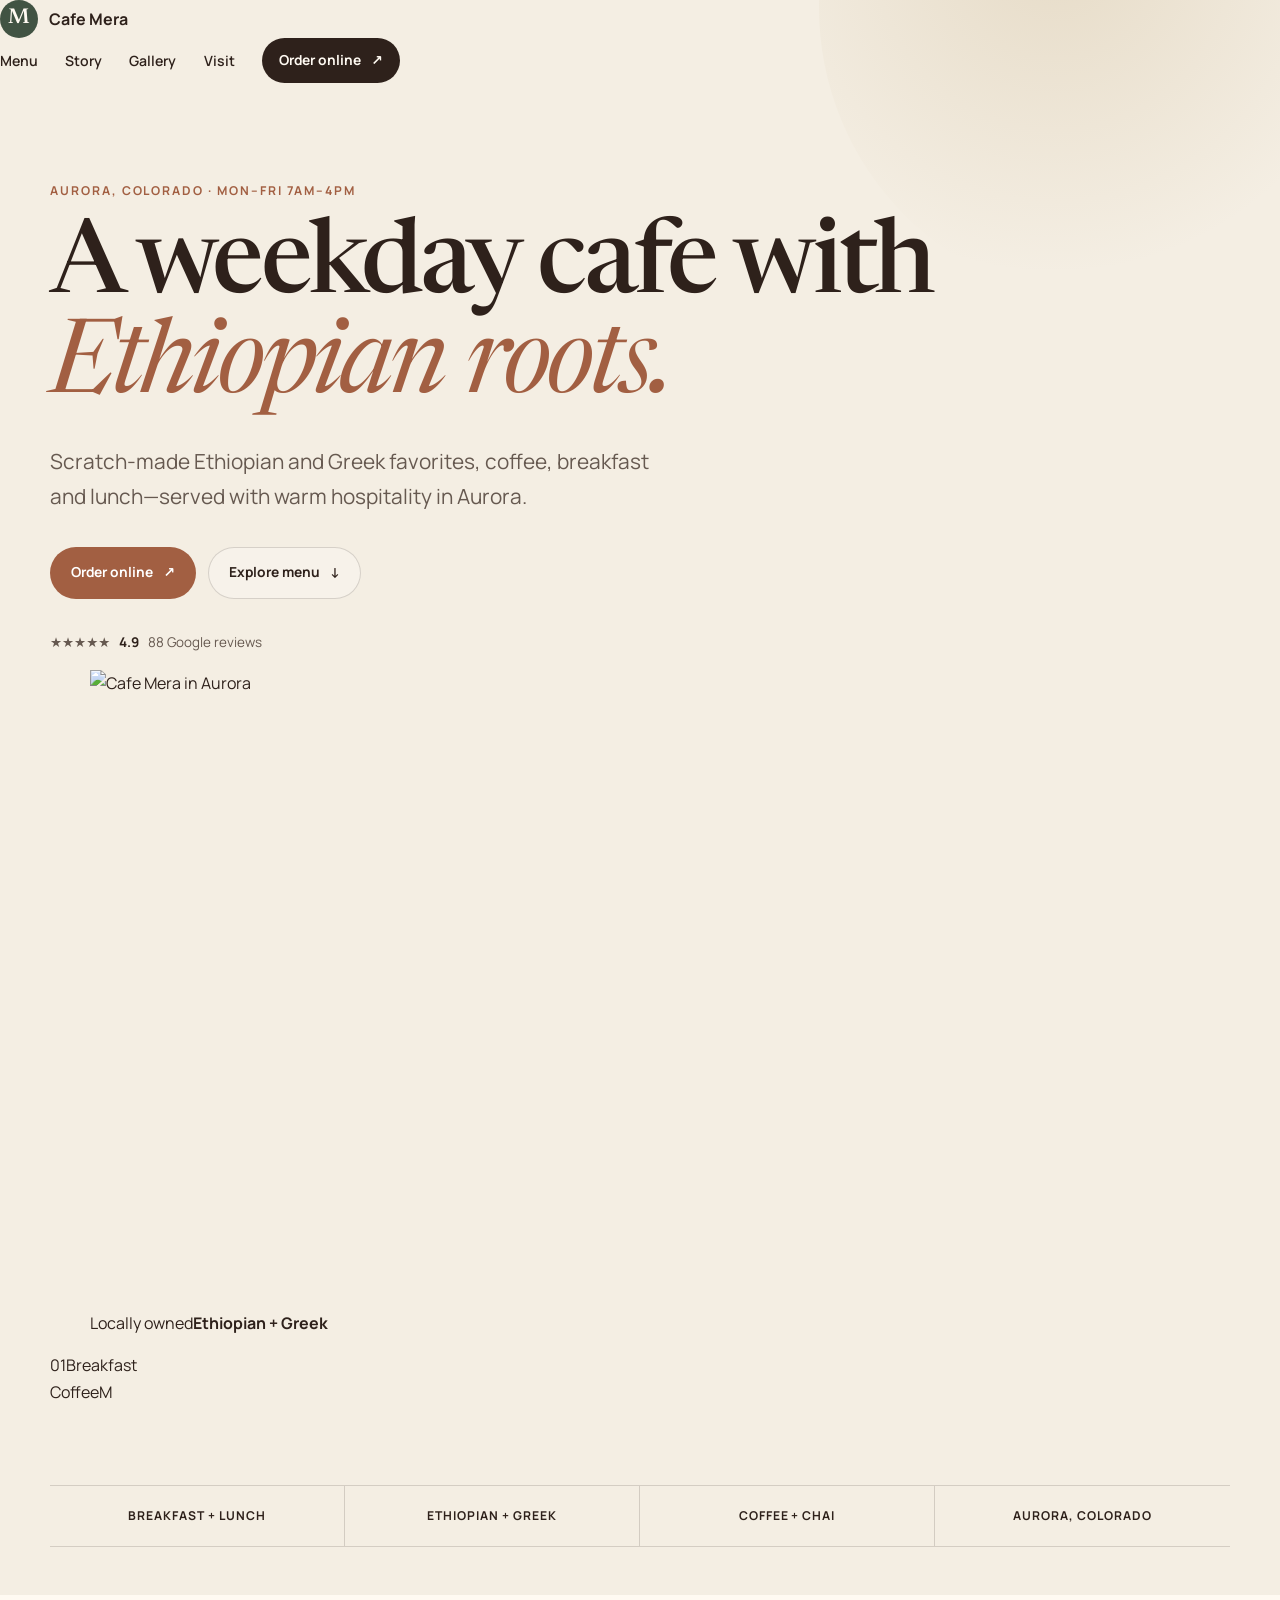
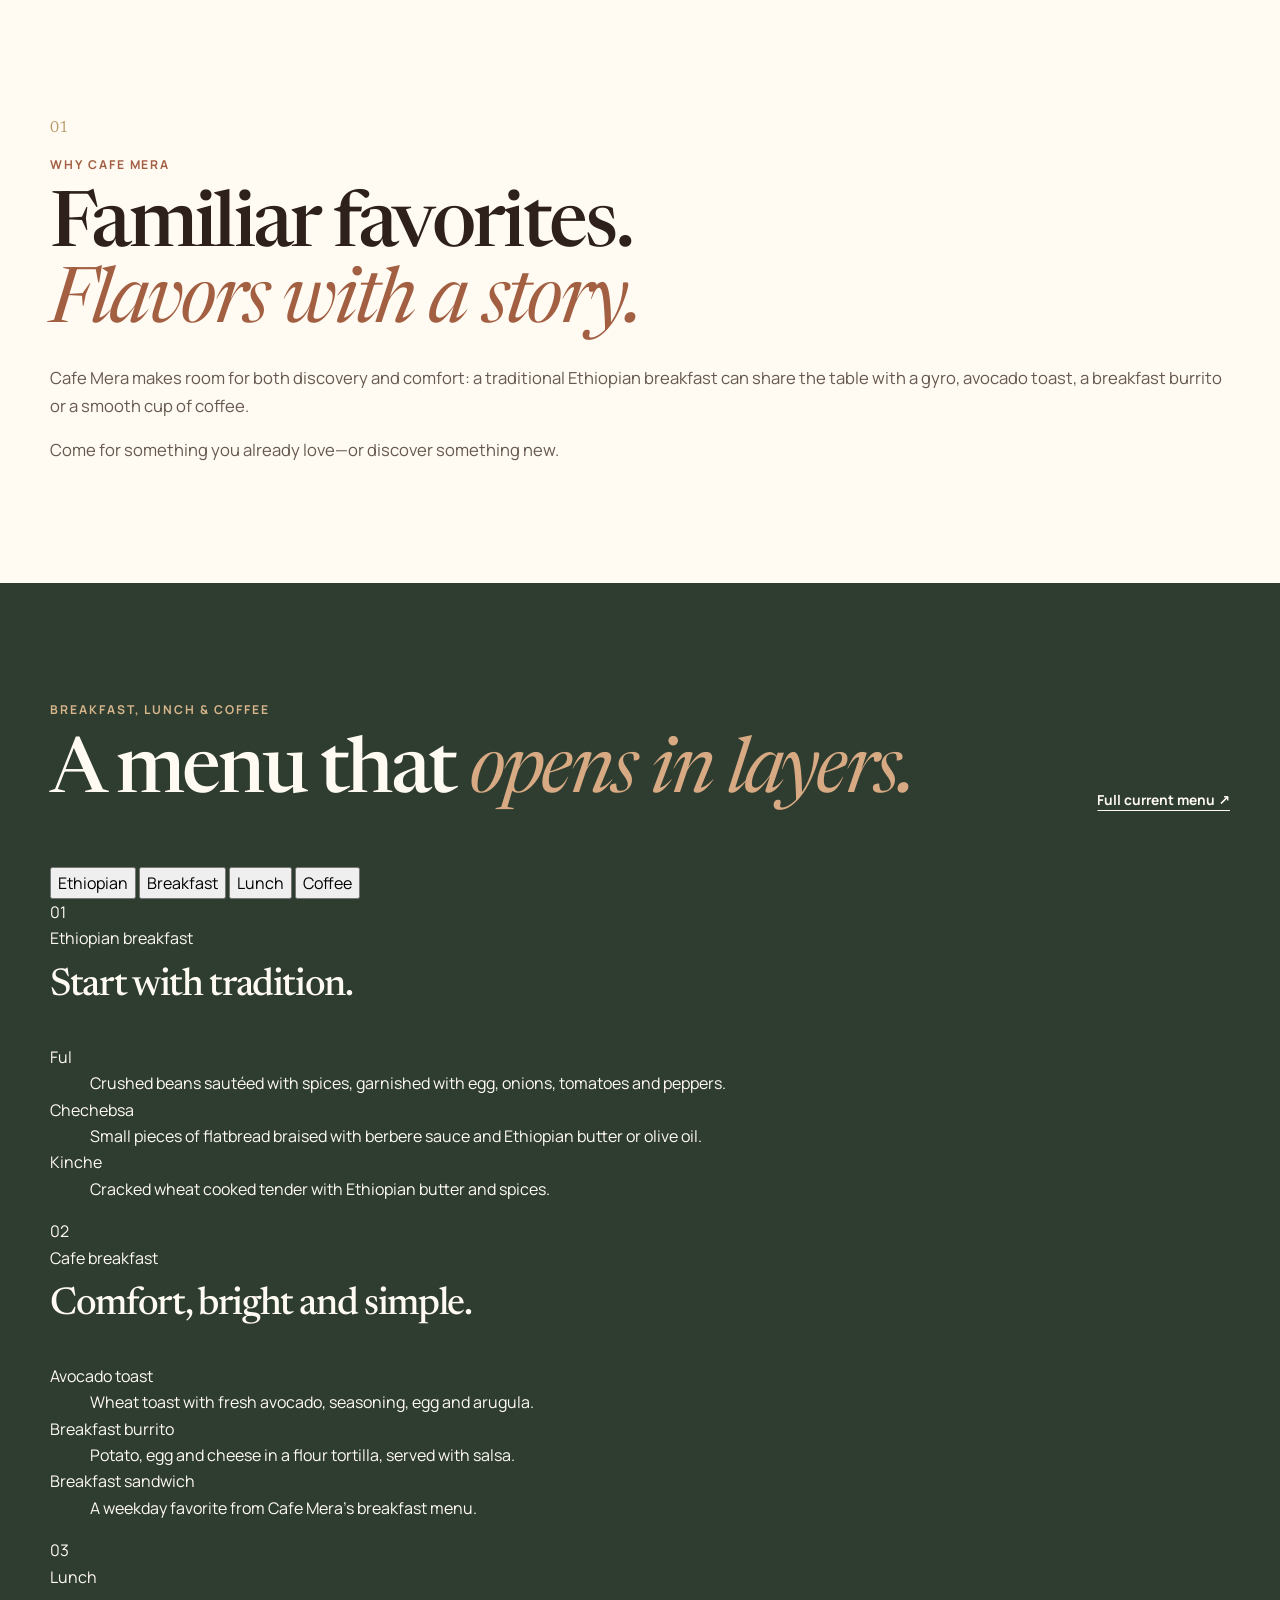
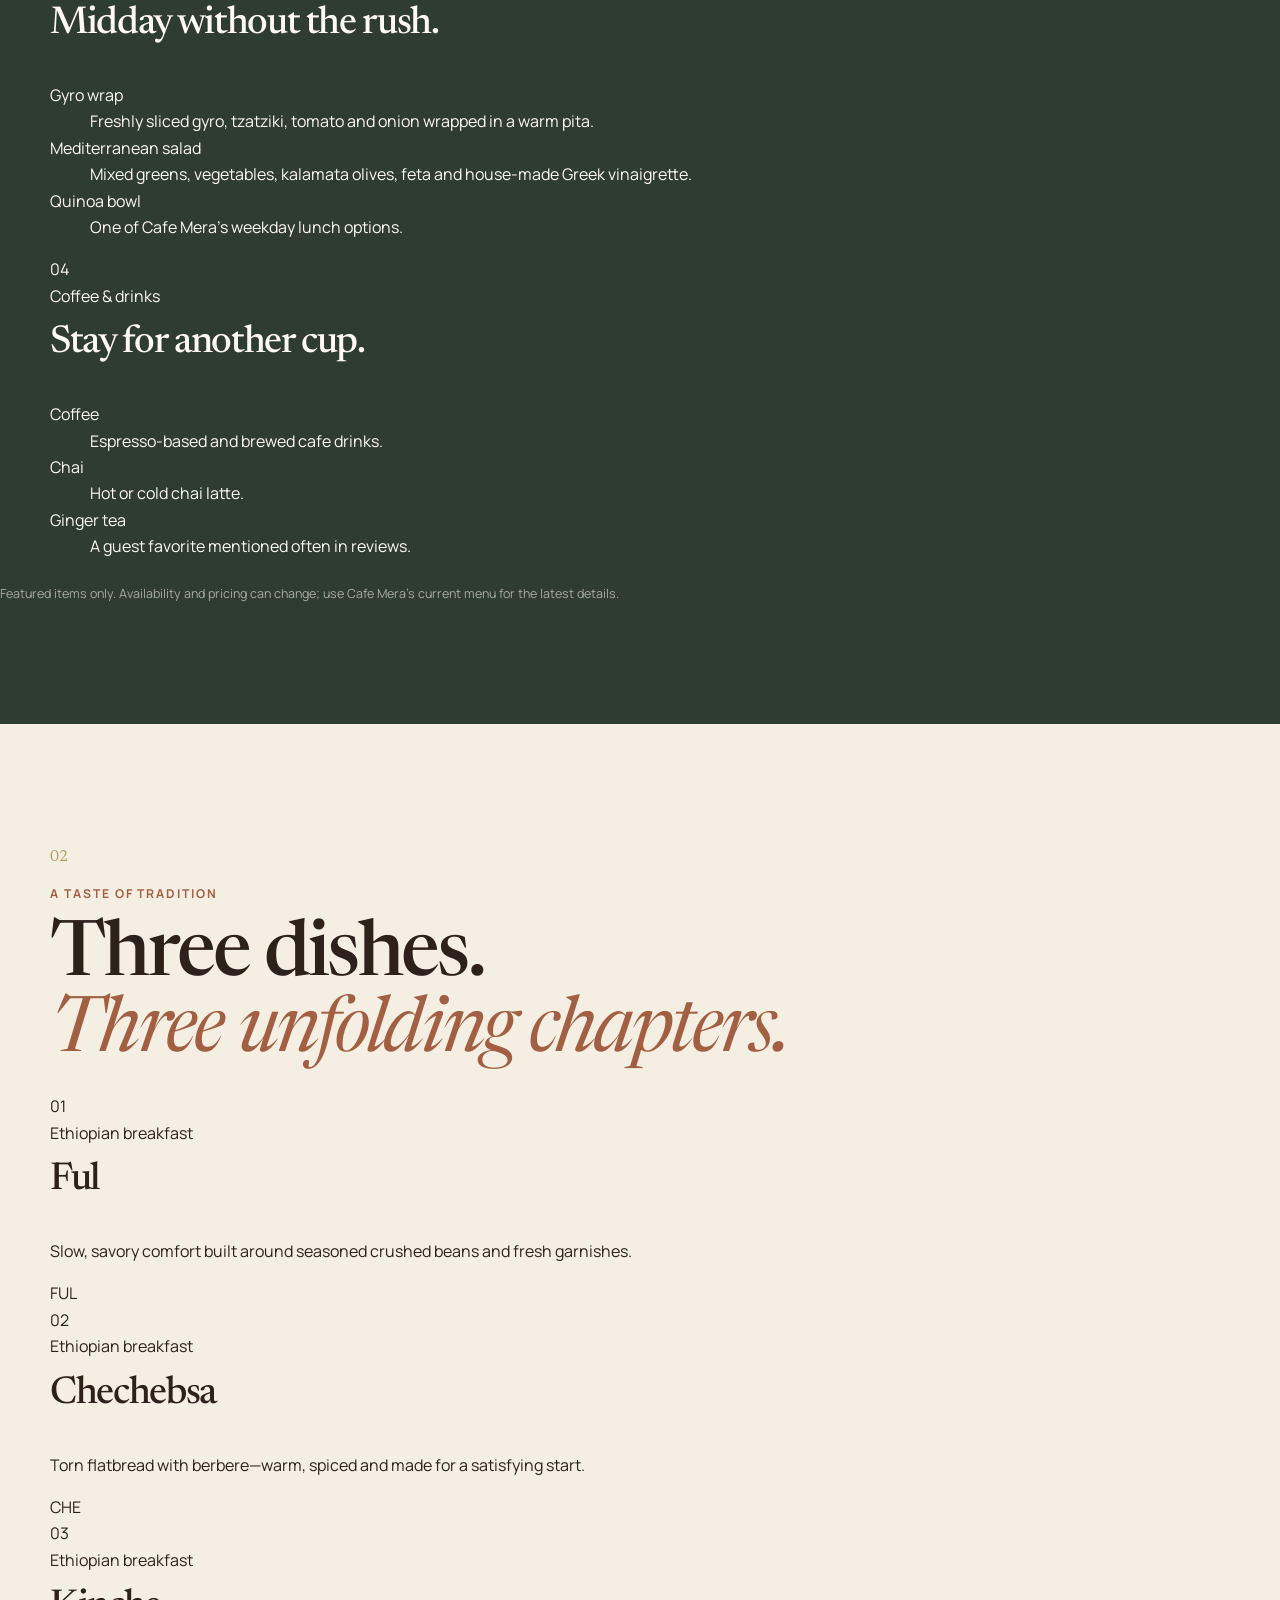
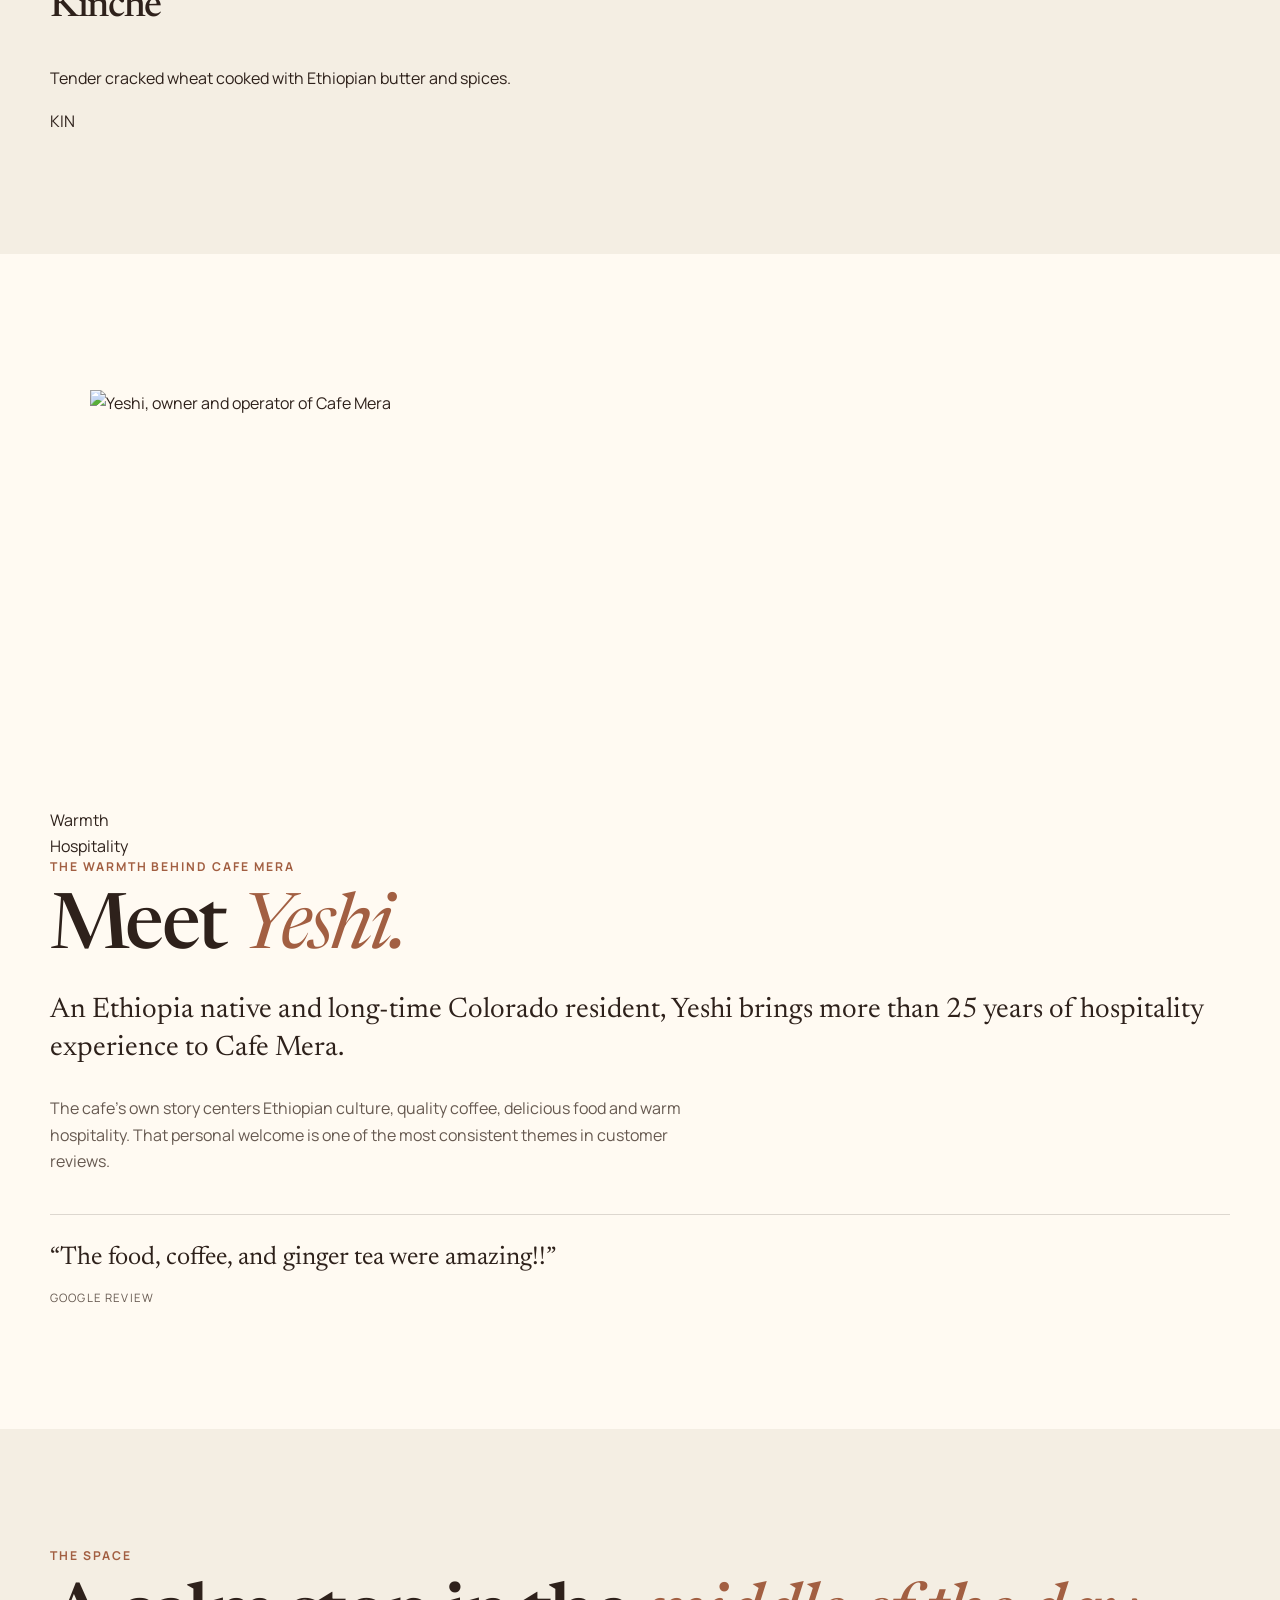
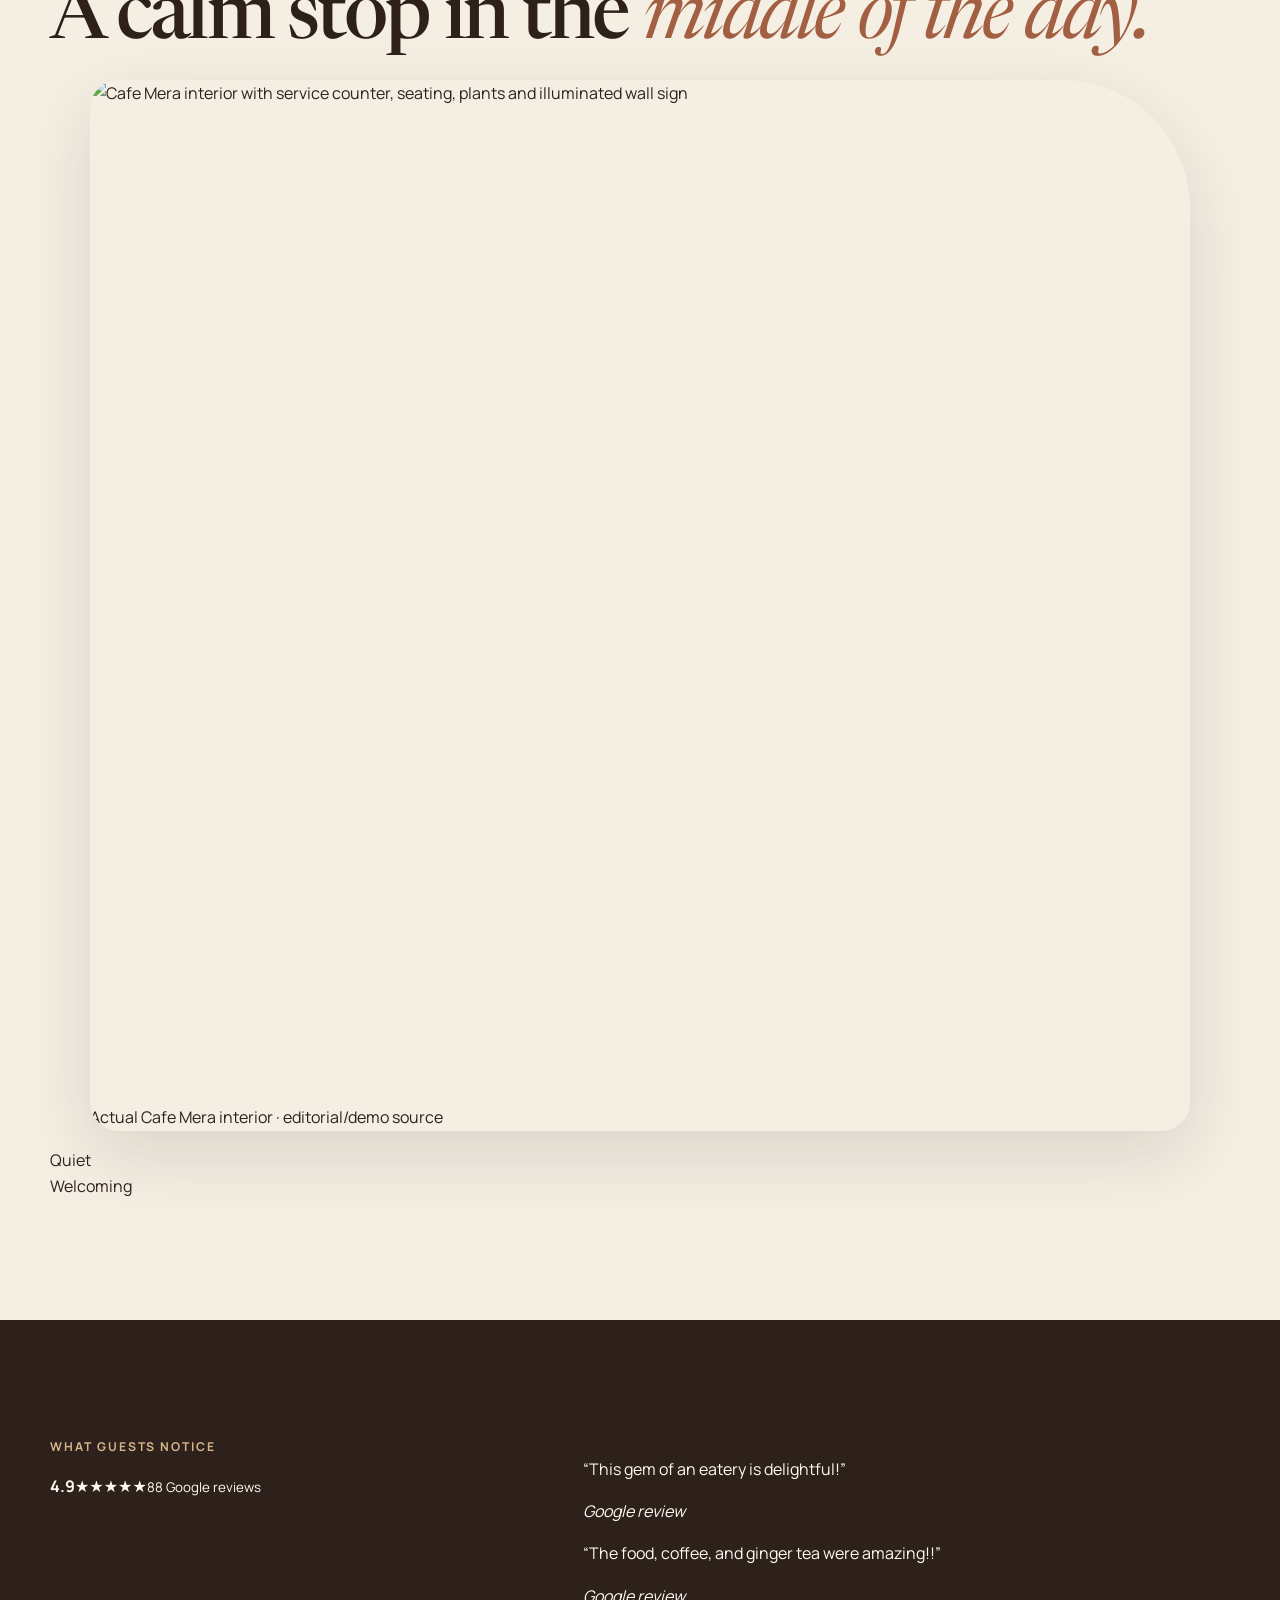
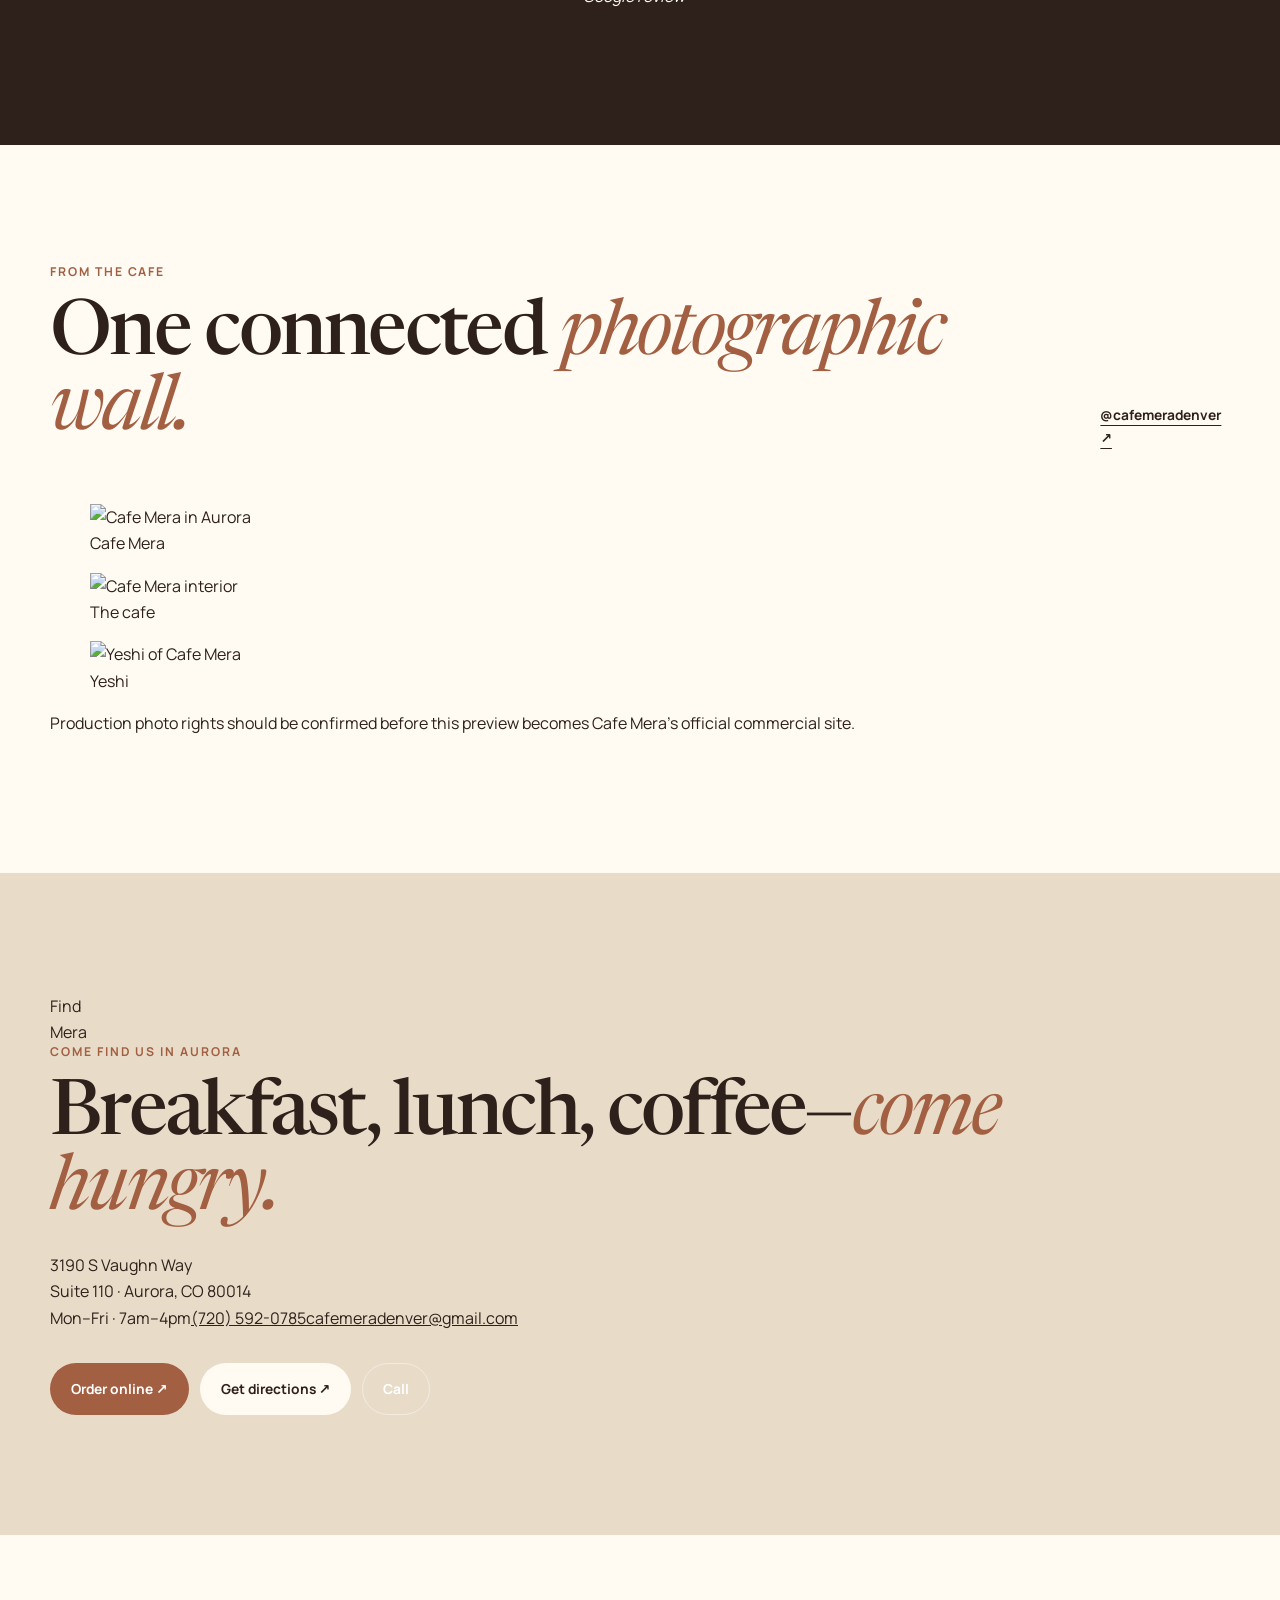
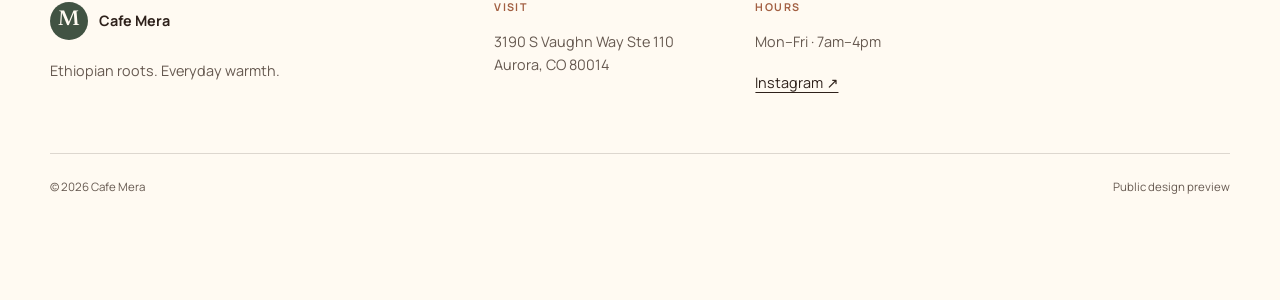
==== commit 9faeee8e: "Rebuild production homepage with kinetic fold system" ====
--- a/index.html
+++ b/index.html
@@ -3,7 +3,7 @@
 <head>
   <meta charset="utf-8">
   <meta name="viewport" content="width=device-width, initial-scale=1">
-  <meta name="theme-color" content="#f4eee3">
+  <meta name="theme-color" content="#f1ece3">
   <title>Cafe Mera | Ethiopian Breakfast, Coffee & Lunch in Aurora, CO</title>
   <meta name="description" content="Visit Cafe Mera in Aurora for Ethiopian breakfast, coffee, gyro wraps, breakfast favorites and weekday lunch. View the menu, order online or get directions.">
   <link rel="canonical" href="https://prithiraj.github.io/cafe-mera/">
@@ -23,84 +23,161 @@
   <link rel="stylesheet" href="styles.css">
   <script type="application/ld+json">
   {
-    "@context": "https://schema.org",
-    "@type": "CafeOrCoffeeShop",
-    "@id": "https://prithiraj.github.io/cafe-mera/#business",
-    "name": "Cafe Mera",
-    "url": "https://prithiraj.github.io/cafe-mera/",
-    "telephone": "+1-720-592-0785",
-    "email": "cafemeradenver@gmail.com",
-    "priceRange": "$10–20",
-    "servesCuisine": ["Ethiopian", "Greek", "Cafe"],
-    "address": {"@type": "PostalAddress", "streetAddress": "3190 S Vaughn Way Ste 110", "addressLocality": "Aurora", "addressRegion": "CO", "postalCode": "80014", "addressCountry": "US"},
-    "openingHoursSpecification": [{"@type": "OpeningHoursSpecification", "dayOfWeek": ["Monday", "Tuesday", "Wednesday", "Thursday", "Friday"], "opens": "07:00", "closes": "16:00"}],
-    "sameAs": ["https://www.instagram.com/cafemeradenver/"]
+    "@context":"https://schema.org",
+    "@type":"CafeOrCoffeeShop",
+    "@id":"https://prithiraj.github.io/cafe-mera/#business",
+    "name":"Cafe Mera",
+    "url":"https://prithiraj.github.io/cafe-mera/",
+    "telephone":"+1-720-592-0785",
+    "email":"cafemeradenver@gmail.com",
+    "priceRange":"$10–20",
+    "servesCuisine":["Ethiopian","Greek","Cafe"],
+    "address":{"@type":"PostalAddress","streetAddress":"3190 S Vaughn Way Ste 110","addressLocality":"Aurora","addressRegion":"CO","postalCode":"80014","addressCountry":"US"},
+    "openingHoursSpecification":[{"@type":"OpeningHoursSpecification","dayOfWeek":["Monday","Tuesday","Wednesday","Thursday","Friday"],"opens":"07:00","closes":"16:00"}],
+    "sameAs":["https://www.instagram.com/cafemeradenver/"]
   }
   </script>
 </head>
 <body>
   <a class="skip-link" href="#main">Skip to content</a>
+
   <header class="site-header" data-header>
-    <div class="header-inner shell">
-      <a class="brand" href="#top" aria-label="Cafe Mera home"><span class="brand-mark" aria-hidden="true">M</span><span class="brand-name">Cafe Mera</span></a>
-      <button class="nav-toggle" type="button" aria-controls="site-nav" aria-expanded="false" data-nav-toggle><span class="sr-only">Open navigation</span><span></span><span></span></button>
+    <div class="header-shell">
+      <a class="brand" href="#top" aria-label="Cafe Mera home"><span class="brand-mark" aria-hidden="true">M</span><span>Cafe Mera</span></a>
+      <button class="nav-toggle" type="button" aria-expanded="false" aria-controls="site-nav" data-nav-toggle><span class="sr-only">Open navigation</span><span></span><span></span></button>
       <nav class="site-nav" id="site-nav" aria-label="Primary navigation" data-nav>
-        <a href="#menu">Menu</a><a href="#story">Our story</a><a href="#gallery">Gallery</a><a href="#visit">Visit</a>
-        <a class="button button-small button-dark" href="https://food.google.com/chooseprovider?orderType=2&amp;restaurantId=%2Fg%2F11tspb5bb9&amp;utm_source=share" target="_blank" rel="noopener">Order online <span aria-hidden="true">↗</span></a>
+        <a href="#menu">Menu</a><a href="#story">Story</a><a href="#gallery">Gallery</a><a href="#visit">Visit</a>
+        <a class="button button-dark button-small" href="https://food.google.com/chooseprovider?orderType=2&amp;restaurantId=%2Fg%2F11tspb5bb9&amp;utm_source=share" target="_blank" rel="noopener">Order online <span aria-hidden="true">↗</span></a>
       </nav>
     </div>
   </header>
+
   <main id="main">
-    <section class="hero section" id="top" aria-labelledby="hero-title">
-      <div class="hero-aroma" aria-hidden="true"><canvas id="aroma-canvas"></canvas></div>
-      <div class="shell hero-grid">
-        <div class="hero-copy reveal">
-          <p class="eyebrow">Aurora, Colorado <span aria-hidden="true">·</span> Mon–Fri 7am–4pm</p>
-          <h1 id="hero-title">A weekday cafe with <em>Ethiopian roots.</em></h1>
-          <p class="hero-lede">Scratch-made Ethiopian and Greek favorites, coffee, breakfast and lunch—served with the kind of welcome that turns first visits into regular stops.</p>
+    <section class="hero section" id="top" data-motion="hero">
+      <div class="shell hero-layout">
+        <div class="hero-copy">
+          <p class="eyebrow">Aurora, Colorado · Mon–Fri 7am–4pm</p>
+          <h1>A weekday cafe with <em>Ethiopian roots.</em></h1>
+          <p class="hero-lede">Scratch-made Ethiopian and Greek favorites, coffee, breakfast and lunch—served with warm hospitality in Aurora.</p>
           <div class="hero-actions">
             <a class="button button-primary" href="https://food.google.com/chooseprovider?orderType=2&amp;restaurantId=%2Fg%2F11tspb5bb9&amp;utm_source=share" target="_blank" rel="noopener">Order online <span aria-hidden="true">↗</span></a>
-            <a class="button button-quiet" href="#menu">See the menu <span aria-hidden="true">↓</span></a>
+            <a class="button button-quiet" href="#menu">Explore menu <span aria-hidden="true">↓</span></a>
           </div>
-          <a class="rating-line" href="https://www.google.com/maps/search/?api=1&amp;query=Cafe%20Mera%2C%203190%20S%20Vaughn%20Way%20Ste%20110%2C%20Aurora%2C%20CO%2080014&amp;query_place_id=ChIJi32lyjuJbIcRGPnXkDECtC8" target="_blank" rel="noopener" aria-label="Cafe Mera on Google Maps, rated 4.9 out of 5 from 88 reviews"><span class="stars" aria-hidden="true">★★★★★</span><strong>4.9</strong><span>88 Google reviews</span></a>
+          <a class="rating-line" href="https://www.google.com/maps/search/?api=1&amp;query=Cafe%20Mera%2C%203190%20S%20Vaughn%20Way%20Ste%20110%2C%20Aurora%2C%20CO%2080014" target="_blank" rel="noopener"><span aria-hidden="true">★★★★★</span><strong>4.9</strong><span>88 Google reviews</span></a>
         </div>
-        <div class="hero-visual reveal reveal-delay-1">
-          <figure class="hero-photo frame-photo"><img src="https://static.wixstatic.com/media/892e42_c6954ab9c83a4523924d38e652110e63~mv2.jpg/v1/fill/w_853%2Ch_640%2Cal_c%2Cq_85%2Cusm_0.66_1.00_0.01%2Cenc_avif%2Cquality_auto/892e42_c6954ab9c83a4523924d38e652110e63~mv2.jpg" alt="Cafe Mera in Aurora" width="853" height="640" fetchpriority="high" decoding="async"></figure>
-          <div class="hero-note" aria-label="Cafe Mera summary"><span class="note-kicker">Locally owned</span><span>Scratch-made Ethiopian + Greek cuisine</span></div>
+
+        <div class="hero-fold" data-hero-fold aria-label="Cafe Mera photograph revealed through folding panels">
+          <figure class="hero-photo">
+            <img src="https://static.wixstatic.com/media/892e42_c6954ab9c83a4523924d38e652110e63~mv2.jpg/v1/fill/w_853%2Ch_640%2Cal_c%2Cq_85%2Cusm_0.66_1.00_0.01%2Cenc_avif%2Cquality_auto/892e42_c6954ab9c83a4523924d38e652110e63~mv2.jpg" alt="Cafe Mera in Aurora" width="853" height="640" fetchpriority="high" decoding="async">
+            <figcaption><span>Locally owned</span><strong>Ethiopian + Greek</strong></figcaption>
+          </figure>
+          <div class="hero-leaf hero-leaf-left" aria-hidden="true"><span class="leaf-index">01</span><span class="leaf-label">Breakfast</span></div>
+          <div class="hero-leaf hero-leaf-right" aria-hidden="true"><span class="leaf-label">Coffee</span><span class="leaf-index">M</span></div>
+          <div class="hero-seam" aria-hidden="true"></div>
+          <div class="hero-edge-light" aria-hidden="true"></div>
         </div>
       </div>
       <div class="shell hero-facts" aria-label="Cafe Mera highlights"><span>Breakfast + lunch</span><span>Ethiopian + Greek</span><span>Coffee + chai</span><span>Aurora, Colorado</span></div>
     </section>
-    <section class="section intro" aria-labelledby="intro-title">
-      <div class="shell intro-grid"><p class="section-number" aria-hidden="true">01</p><div class="reveal"><p class="eyebrow">Why Cafe Mera</p><h2 id="intro-title">Familiar favorites.<br><em>Flavors with a story.</em></h2></div><div class="intro-copy reveal reveal-delay-1"><p>Cafe Mera makes room for both discovery and comfort: a traditional Ethiopian breakfast can share the table with a gyro, avocado toast, a breakfast burrito or a smooth cup of coffee.</p><p>That range is the point. Come for something you already love—or let Yeshi introduce you to something new.</p></div></div>
-    </section>
-    <section class="section menu-section" id="menu" aria-labelledby="menu-title">
-      <div class="shell">
-        <div class="section-heading reveal"><div><p class="eyebrow">Breakfast, lunch & coffee</p><h2 id="menu-title">Start familiar.<br><em>Stay curious.</em></h2></div><a class="text-link" href="https://cafemeradenver.com/" target="_blank" rel="noopener">View current full menu <span aria-hidden="true">↗</span></a></div>
-        <div class="menu-tabs" role="group" aria-label="Filter featured menu items" data-menu-tabs><button class="menu-tab is-active" type="button" data-filter="all" aria-pressed="true">All</button><button class="menu-tab" type="button" data-filter="ethiopian" aria-pressed="false">Ethiopian breakfast</button><button class="menu-tab" type="button" data-filter="breakfast" aria-pressed="false">Cafe breakfast</button><button class="menu-tab" type="button" data-filter="lunch" aria-pressed="false">Lunch</button><button class="menu-tab" type="button" data-filter="drinks" aria-pressed="false">Coffee & drinks</button></div>
-        <div class="menu-list" data-menu-list>
-          <article class="menu-item reveal" data-category="ethiopian"><span class="menu-index">01</span><div><h3>Ful</h3><p>Crushed beans sauteed with spices, garnished with egg, onions, tomatoes and peppers.</p></div><span class="menu-tag">Ethiopian breakfast</span></article>
-          <article class="menu-item reveal" data-category="ethiopian"><span class="menu-index">02</span><div><h3>Chechebsa</h3><p>Small pieces of flatbread braised with berbere sauce and Ethiopian butter or olive oil.</p></div><span class="menu-tag">Ethiopian breakfast</span></article>
-          <article class="menu-item reveal" data-category="ethiopian"><span class="menu-index">03</span><div><h3>Kinche</h3><p>Cracked wheat cooked tender with Ethiopian butter and spices.</p></div><span class="menu-tag">Ethiopian breakfast</span></article>
-          <article class="menu-item reveal" data-category="breakfast"><span class="menu-index">04</span><div><h3>Avocado toast</h3><p>Wheat toast with fresh avocado, seasoning, egg and arugula.</p></div><span class="menu-tag">Cafe breakfast</span></article>
-          <article class="menu-item reveal" data-category="breakfast"><span class="menu-index">05</span><div><h3>Breakfast burrito</h3><p>Potato, egg and cheese in a flour tortilla, served with salsa.</p></div><span class="menu-tag">Cafe breakfast</span></article>
-          <article class="menu-item reveal" data-category="lunch"><span class="menu-index">06</span><div><h3>Gyro</h3><p>Freshly sliced gyro, tzatziki, tomato and onion wrapped in a warm pita.</p></div><span class="menu-tag">Lunch</span></article>
-          <article class="menu-item reveal" data-category="lunch"><span class="menu-index">07</span><div><h3>Mediterranean salad</h3><p>Mixed greens, vegetables, kalamata olives, feta and house-made Greek vinaigrette.</p></div><span class="menu-tag">Lunch</span></article>
-          <article class="menu-item reveal" data-category="drinks"><span class="menu-index">08</span><div><h3>Coffee, chai & ginger tea</h3><p>Hot and cold coffee drinks, chai lattes, espresso and fresh ginger tea.</p></div><span class="menu-tag">Drinks</span></article>
+
+    <section class="section intro" data-motion="intro" aria-labelledby="intro-title">
+      <div class="shell intro-frame">
+        <div class="intro-fold intro-fold-left" aria-hidden="true"></div>
+        <div class="intro-fold intro-fold-right" aria-hidden="true"></div>
+        <div class="intro-content">
+          <p class="section-number" aria-hidden="true">01</p>
+          <div><p class="eyebrow">Why Cafe Mera</p><h2 id="intro-title">Familiar favorites.<br><em>Flavors with a story.</em></h2></div>
+          <div class="intro-copy"><p>Cafe Mera makes room for both discovery and comfort: a traditional Ethiopian breakfast can share the table with a gyro, avocado toast, a breakfast burrito or a smooth cup of coffee.</p><p>Come for something you already love—or discover something new.</p></div>
         </div>
-        <p class="menu-note">Menu items are subject to availability. For current pricing and the full menu, use Cafe Mera's menu link above.</p>
       </div>
     </section>
-    <section class="section discovery" aria-labelledby="discovery-title"><div class="shell discovery-grid"><div class="discovery-title reveal"><p class="section-number" aria-hidden="true">02</p><p class="eyebrow">A taste of tradition</p><h2 id="discovery-title">Three ways to start an <em>Ethiopian morning.</em></h2></div><div class="discovery-cards"><article class="discovery-card reveal"><span class="discovery-no">01</span><h3>Ful</h3><p>Slow, savory comfort built around seasoned crushed beans and fresh garnishes.</p></article><article class="discovery-card reveal reveal-delay-1"><span class="discovery-no">02</span><h3>Chechebsa</h3><p>Torn flatbread with berbere—warm, spiced and built for a satisfying start.</p></article><article class="discovery-card reveal reveal-delay-2"><span class="discovery-no">03</span><h3>Kinche</h3><p>Tender cracked wheat cooked with Ethiopian butter and spices.</p></article></div></div></section>
-    <section class="section story" id="story" aria-labelledby="story-title"><div class="shell story-grid"><div class="story-media reveal"><figure class="portrait-card"><img src="https://static.wixstatic.com/media/892e42_54f7f64fb4e44a9dbeae0cb70c367a65~mv2.jpg/v1/fill/w_301%2Ch_401%2Cal_c%2Cq_80%2Cusm_0.66_1.00_0.01%2Cenc_avif%2Cquality_auto/892e42_54f7f64fb4e44a9dbeae0cb70c367a65~mv2.jpg" alt="Yeshi, owner and operator of Cafe Mera" width="301" height="401" loading="lazy" decoding="async"></figure><span class="portrait-caption">Yeshi · Owner & operator</span></div><div class="story-copy reveal reveal-delay-1"><p class="eyebrow">The warmth behind Cafe Mera</p><h2 id="story-title">Meet <em>Yeshi.</em></h2><p class="story-lede">An Ethiopia native and long-time Colorado resident, Yeshi brings more than 25 years of hospitality experience to Cafe Mera.</p><p>The cafe's own story centers Ethiopian culture, quality coffee, delicious food and warm hospitality. That personal welcome is also one of the most consistent themes in customer reviews.</p><blockquote><p>“The food, coffee, and ginger tea were amazing!!”</p><cite>Google review</cite></blockquote></div></div></section>
-    <section class="section space-section" aria-labelledby="space-title"><div class="shell space-grid"><div class="space-photo reveal"><img src="https://pub-ba1a74be17d7442a9f2541946eb9510e.r2.dev/shops/8b9211fa-f7fb-4f1d-9e1f-0a059ae36019/0.jpg" alt="Cafe Mera interior with service counter, seating, plants and illuminated wall sign" width="1024" height="1024" loading="lazy" decoding="async"></div><div class="space-copy reveal reveal-delay-1"><p class="eyebrow">The space</p><h2 id="space-title">A calm stop in the <em>middle of the day.</em></h2><p>Customers describe Cafe Mera as clean, spacious, comfortable and welcoming—with art, living plants and plenty of seating.</p><div class="quote-card"><span class="quote-mark" aria-hidden="true">“</span><p>This gem of an eatery is delightful!</p><span>Google review</span></div></div></div></section>
-    <section class="section proof" aria-labelledby="proof-title"><div class="shell proof-grid"><div class="proof-score reveal"><p class="eyebrow">What guests are saying</p><div class="big-rating"><span>4.9</span><small>/ 5</small></div><p><strong>88 Google reviews</strong><br>Current Google business profile</p></div><div class="proof-quotes" id="proof-title"><blockquote class="review reveal"><p>“The chai is perfect and the gyro is always overflowing and delicious!”</p><cite>Google review</cite></blockquote><blockquote class="review reveal reveal-delay-1"><p>“The food, coffee, and ginger tea were amazing!!”</p><cite>Google review</cite></blockquote></div></div></section>
-    <section class="section gallery" id="gallery" aria-labelledby="gallery-title"><div class="shell"><div class="section-heading reveal"><div><p class="eyebrow">From the cafe</p><h2 id="gallery-title">A little closer to <em>Cafe Mera.</em></h2></div><a class="text-link" href="https://www.instagram.com/cafemeradenver/" target="_blank" rel="noopener">@cafemeradenver <span aria-hidden="true">↗</span></a></div><div class="gallery-grid"><figure class="gallery-a reveal"><img src="https://static.wixstatic.com/media/892e42_c6954ab9c83a4523924d38e652110e63~mv2.jpg/v1/fill/w_853%2Ch_640%2Cal_c%2Cq_85%2Cusm_0.66_1.00_0.01%2Cenc_avif%2Cquality_auto/892e42_c6954ab9c83a4523924d38e652110e63~mv2.jpg" alt="Cafe Mera photo from the cafe's official website" width="853" height="640" loading="lazy" decoding="async"></figure><figure class="gallery-b reveal reveal-delay-1"><img src="https://static.wixstatic.com/media/892e42_e8a7a80e7d214661844acdbcb037389b~mv2.jpg/v1/crop/x_136%2Cy_1197%2Cw_3815%2Ch_4515/fill/w_252%2Ch_298%2Cal_c%2Cq_80%2Cusm_0.66_1.00_0.01%2Cenc_avif%2Cquality_auto/IMG_4401_JPG.jpg" alt="Cafe Mera photo accompanying the cafe's story" width="252" height="298" loading="lazy" decoding="async"></figure><figure class="gallery-c reveal"><img src="https://pub-ba1a74be17d7442a9f2541946eb9510e.r2.dev/shops/8b9211fa-f7fb-4f1d-9e1f-0a059ae36019/0.jpg" alt="Cafe Mera interior with plants, seating and service counter" width="1024" height="1024" loading="lazy" decoding="async"></figure><figure class="gallery-d reveal reveal-delay-1"><img src="https://static.wixstatic.com/media/892e42_54f7f64fb4e44a9dbeae0cb70c367a65~mv2.jpg/v1/fill/w_301%2Ch_401%2Cal_c%2Cq_80%2Cusm_0.66_1.00_0.01%2Cenc_avif%2Cquality_auto/892e42_54f7f64fb4e44a9dbeae0cb70c367a65~mv2.jpg" alt="Yeshi, owner and operator of Cafe Mera" width="301" height="401" loading="lazy" decoding="async"></figure></div></div></section>
-    <section class="section visit" id="visit" aria-labelledby="visit-title"><div class="shell visit-grid"><div class="visit-heading reveal"><p class="eyebrow">Find the hidden gem</p><h2 id="visit-title">Come find us <em>in Aurora.</em></h2><p>We're on the first floor inside the office building. A recent visitor tip: head straight back from the main entrance; Cafe Mera is just beyond the elevators on the left.</p><div class="visit-actions"><a class="button button-primary" href="https://www.google.com/maps/search/?api=1&amp;query=Cafe%20Mera%2C%203190%20S%20Vaughn%20Way%20Ste%20110%2C%20Aurora%2C%20CO%2080014&amp;query_place_id=ChIJi32lyjuJbIcRGPnXkDECtC8" target="_blank" rel="noopener">Get directions <span aria-hidden="true">↗</span></a><a class="button button-quiet" href="tel:+17205920785">Call (720) 592-0785</a></div></div><div class="visit-card reveal reveal-delay-1"><div class="visit-block"><span class="visit-label">Address</span><address>3190 S Vaughn Way<br>Suite 110<br>Aurora, CO 80014</address></div><div class="visit-block"><span class="visit-label">Hours</span><dl class="hours"><div><dt>Monday–Friday</dt><dd>7am–4pm</dd></div><div><dt>Saturday</dt><dd>Closed</dd></div><div><dt>Sunday</dt><dd>Closed</dd></div></dl></div><div class="visit-block"><span class="visit-label">Contact</span><a href="tel:+17205920785">(720) 592-0785</a><a href="mailto:cafemeradenver@gmail.com">cafemeradenver@gmail.com</a></div><div class="visit-block catering"><span class="visit-label">Catering</span><p>Available. Contact Cafe Mera for details.</p></div></div></div></section>
-    <section class="section final-cta" aria-labelledby="cta-title"><div class="shell final-cta-inner reveal"><p class="eyebrow">Your next weekday stop</p><h2 id="cta-title">Breakfast, lunch, coffee—<em>come hungry.</em></h2><div class="final-actions"><a class="button button-light" href="https://food.google.com/chooseprovider?orderType=2&amp;restaurantId=%2Fg%2F11tspb5bb9&amp;utm_source=share" target="_blank" rel="noopener">Order online <span aria-hidden="true">↗</span></a><a class="button button-outline-light" href="https://www.google.com/maps/search/?api=1&amp;query=Cafe%20Mera%2C%203190%20S%20Vaughn%20Way%20Ste%20110%2C%20Aurora%2C%20CO%2080014&amp;query_place_id=ChIJi32lyjuJbIcRGPnXkDECtC8" target="_blank" rel="noopener">Get directions</a></div></div></section>
+
+    <section class="section menu-section" id="menu" aria-labelledby="menu-title">
+      <div class="shell section-heading">
+        <div><p class="eyebrow">Breakfast, lunch & coffee</p><h2 id="menu-title">A menu that <em>opens in layers.</em></h2></div>
+        <a class="text-link" href="https://cafemeradenver.com/" target="_blank" rel="noopener">Full current menu ↗</a>
+      </div>
+
+      <div class="shell menu-folio" data-menu-folio>
+        <div class="folio-tabs" role="tablist" aria-label="Featured menu categories">
+          <button role="tab" aria-selected="true" data-folio-tab="0">Ethiopian</button>
+          <button role="tab" aria-selected="false" data-folio-tab="1">Breakfast</button>
+          <button role="tab" aria-selected="false" data-folio-tab="2">Lunch</button>
+          <button role="tab" aria-selected="false" data-folio-tab="3">Coffee</button>
+        </div>
+        <div class="folio-stage">
+          <span class="folio-hinge" aria-hidden="true"></span>
+          <article class="folio-sheet sheet-ethiopian" data-folio-sheet data-state="active" aria-hidden="false">
+            <div class="sheet-spine">01</div><div class="sheet-content"><p class="sheet-kicker">Ethiopian breakfast</p><h3>Start with tradition.</h3><dl><div><dt>Ful</dt><dd>Crushed beans sautéed with spices, garnished with egg, onions, tomatoes and peppers.</dd></div><div><dt>Chechebsa</dt><dd>Small pieces of flatbread braised with berbere sauce and Ethiopian butter or olive oil.</dd></div><div><dt>Kinche</dt><dd>Cracked wheat cooked tender with Ethiopian butter and spices.</dd></div></dl></div>
+          </article>
+          <article class="folio-sheet sheet-breakfast" data-folio-sheet data-state="after" aria-hidden="true">
+            <div class="sheet-spine">02</div><div class="sheet-content"><p class="sheet-kicker">Cafe breakfast</p><h3>Comfort, bright and simple.</h3><dl><div><dt>Avocado toast</dt><dd>Wheat toast with fresh avocado, seasoning, egg and arugula.</dd></div><div><dt>Breakfast burrito</dt><dd>Potato, egg and cheese in a flour tortilla, served with salsa.</dd></div><div><dt>Breakfast sandwich</dt><dd>A weekday favorite from Cafe Mera's breakfast menu.</dd></div></dl></div>
+          </article>
+          <article class="folio-sheet sheet-lunch" data-folio-sheet data-state="after" aria-hidden="true">
+            <div class="sheet-spine">03</div><div class="sheet-content"><p class="sheet-kicker">Lunch</p><h3>Midday without the rush.</h3><dl><div><dt>Gyro wrap</dt><dd>Freshly sliced gyro, tzatziki, tomato and onion wrapped in a warm pita.</dd></div><div><dt>Mediterranean salad</dt><dd>Mixed greens, vegetables, kalamata olives, feta and house-made Greek vinaigrette.</dd></div><div><dt>Quinoa bowl</dt><dd>One of Cafe Mera's weekday lunch options.</dd></div></dl></div>
+          </article>
+          <article class="folio-sheet sheet-coffee" data-folio-sheet data-state="after" aria-hidden="true">
+            <div class="sheet-spine">04</div><div class="sheet-content"><p class="sheet-kicker">Coffee & drinks</p><h3>Stay for another cup.</h3><dl><div><dt>Coffee</dt><dd>Espresso-based and brewed cafe drinks.</dd></div><div><dt>Chai</dt><dd>Hot or cold chai latte.</dd></div><div><dt>Ginger tea</dt><dd>A guest favorite mentioned often in reviews.</dd></div></dl></div>
+          </article>
+        </div>
+      </div>
+      <p class="shell menu-note">Featured items only. Availability and pricing can change; use Cafe Mera's current menu for the latest details.</p>
+    </section>
+
+    <section class="section breakfast" aria-labelledby="breakfast-title">
+      <div class="shell breakfast-heading"><p class="section-number">02</p><div><p class="eyebrow">A taste of tradition</p><h2 id="breakfast-title">Three dishes.<br><em>Three unfolding chapters.</em></h2></div></div>
+      <div class="shell chapter-stack">
+        <article class="dish-chapter is-active" data-dish-chapter="0"><div class="chapter-seam" aria-hidden="true"></div><div class="chapter-number">01</div><div class="chapter-copy"><p class="sheet-kicker">Ethiopian breakfast</p><h3>Ful</h3><p>Slow, savory comfort built around seasoned crushed beans and fresh garnishes.</p></div><div class="chapter-plane" aria-hidden="true"><span>FUL</span></div></article>
+        <article class="dish-chapter" data-dish-chapter="1"><div class="chapter-seam" aria-hidden="true"></div><div class="chapter-number">02</div><div class="chapter-copy"><p class="sheet-kicker">Ethiopian breakfast</p><h3>Chechebsa</h3><p>Torn flatbread with berbere—warm, spiced and made for a satisfying start.</p></div><div class="chapter-plane chapter-plane-clay" aria-hidden="true"><span>CHE</span></div></article>
+        <article class="dish-chapter" data-dish-chapter="2"><div class="chapter-seam" aria-hidden="true"></div><div class="chapter-number">03</div><div class="chapter-copy"><p class="sheet-kicker">Ethiopian breakfast</p><h3>Kinche</h3><p>Tender cracked wheat cooked with Ethiopian butter and spices.</p></div><div class="chapter-plane chapter-plane-light" aria-hidden="true"><span>KIN</span></div></article>
+      </div>
+    </section>
+
+    <section class="section story" id="story" data-motion="story" aria-labelledby="story-title">
+      <div class="shell story-layout">
+        <div class="portrait-aperture" data-story-aperture>
+          <figure class="portrait-photo"><img src="https://static.wixstatic.com/media/892e42_54f7f64fb4e44a9dbeae0cb70c367a65~mv2.jpg/v1/fill/w_301%2Ch_401%2Cal_c%2Cq_80%2Cusm_0.66_1.00_0.01%2Cenc_avif%2Cquality_auto/892e42_54f7f64fb4e44a9dbeae0cb70c367a65~mv2.jpg" alt="Yeshi, owner and operator of Cafe Mera" width="301" height="401" loading="lazy" decoding="async"></figure>
+          <div class="portrait-door portrait-door-a" aria-hidden="true"><span>Warmth</span></div><div class="portrait-door portrait-door-b" aria-hidden="true"><span>Hospitality</span></div><div class="portrait-seam" aria-hidden="true"></div>
+        </div>
+        <div class="story-copy"><p class="eyebrow">The warmth behind Cafe Mera</p><h2 id="story-title">Meet <em>Yeshi.</em></h2><p class="story-lede">An Ethiopia native and long-time Colorado resident, Yeshi brings more than 25 years of hospitality experience to Cafe Mera.</p><p>The cafe's own story centers Ethiopian culture, quality coffee, delicious food and warm hospitality. That personal welcome is one of the most consistent themes in customer reviews.</p><blockquote><p>“The food, coffee, and ginger tea were amazing!!”</p><cite>Google review</cite></blockquote></div>
+      </div>
+    </section>
+
+    <section class="section space-section" data-motion="space" aria-labelledby="space-title">
+      <div class="shell space-heading"><p class="eyebrow">The space</p><h2 id="space-title">A calm stop in the <em>middle of the day.</em></h2></div>
+      <div class="shell space-aperture" data-space-aperture>
+        <figure class="space-photo"><img src="https://pub-ba1a74be17d7442a9f2541946eb9510e.r2.dev/shops/8b9211fa-f7fb-4f1d-9e1f-0a059ae36019/0.jpg" alt="Cafe Mera interior with service counter, seating, plants and illuminated wall sign" width="1024" height="1024" loading="lazy" decoding="async"><figcaption>Actual Cafe Mera interior · editorial/demo source</figcaption></figure>
+        <div class="space-door space-door-left" aria-hidden="true"><span>Quiet</span></div><div class="space-door space-door-right" aria-hidden="true"><span>Welcoming</span></div><div class="space-seam" aria-hidden="true"></div>
+      </div>
+    </section>
+
+    <section class="section proof" aria-labelledby="proof-title">
+      <div class="shell proof-grid"><div><p class="eyebrow">What guests notice</p><div class="rating-big"><strong>4.9</strong><span>★★★★★</span><small>88 Google reviews</small></div></div><div class="reviews"><blockquote><p>“This gem of an eatery is delightful!”</p><cite>Google review</cite></blockquote><blockquote><p>“The food, coffee, and ginger tea were amazing!!”</p><cite>Google review</cite></blockquote></div></div>
+    </section>
+
+    <section class="section gallery" id="gallery" data-motion="gallery" aria-labelledby="gallery-title">
+      <div class="shell section-heading"><div><p class="eyebrow">From the cafe</p><h2 id="gallery-title">One connected <em>photographic wall.</em></h2></div><a class="text-link" href="https://www.instagram.com/cafemeradenver/" target="_blank" rel="noopener">@cafemeradenver ↗</a></div>
+      <div class="shell gallery-wall" data-gallery-wall>
+        <figure class="gallery-panel gallery-panel-a" tabindex="0"><img src="https://static.wixstatic.com/media/892e42_c6954ab9c83a4523924d38e652110e63~mv2.jpg/v1/fill/w_853%2Ch_640%2Cal_c%2Cq_85%2Cusm_0.66_1.00_0.01%2Cenc_avif%2Cquality_auto/892e42_c6954ab9c83a4523924d38e652110e63~mv2.jpg" alt="Cafe Mera in Aurora" loading="lazy" decoding="async"><figcaption>Cafe Mera</figcaption></figure>
+        <div class="gallery-hinge" aria-hidden="true"></div>
+        <figure class="gallery-panel gallery-panel-b" tabindex="0"><img src="https://pub-ba1a74be17d7442a9f2541946eb9510e.r2.dev/shops/8b9211fa-f7fb-4f1d-9e1f-0a059ae36019/0.jpg" alt="Cafe Mera interior" loading="lazy" decoding="async"><figcaption>The cafe</figcaption></figure>
+        <div class="gallery-hinge" aria-hidden="true"></div>
+        <figure class="gallery-panel gallery-panel-c" tabindex="0"><img src="https://static.wixstatic.com/media/892e42_54f7f64fb4e44a9dbeae0cb70c367a65~mv2.jpg/v1/fill/w_301%2Ch_401%2Cal_c%2Cq_80%2Cusm_0.66_1.00_0.01%2Cenc_avif%2Cquality_auto/892e42_54f7f64fb4e44a9dbeae0cb70c367a65~mv2.jpg" alt="Yeshi of Cafe Mera" loading="lazy" decoding="async"><figcaption>Yeshi</figcaption></figure>
+      </div>
+      <p class="shell gallery-note">Production photo rights should be confirmed before this preview becomes Cafe Mera's official commercial site.</p>
+    </section>
+
+    <section class="section visit" id="visit" data-motion="visit" aria-labelledby="visit-title">
+      <div class="shell visit-aperture" data-visit-aperture>
+        <div class="visit-door visit-door-left" aria-hidden="true"><span>Find</span></div><div class="visit-door visit-door-right" aria-hidden="true"><span>Mera</span></div><div class="visit-seam" aria-hidden="true"></div>
+        <div class="visit-content"><p class="eyebrow">Come find us in Aurora</p><h2 id="visit-title">Breakfast, lunch, coffee—<em>come hungry.</em></h2><address>3190 S Vaughn Way<br>Suite 110 · Aurora, CO 80014</address><div class="visit-meta"><span>Mon–Fri · 7am–4pm</span><a href="tel:+17205920785">(720) 592-0785</a><a href="mailto:cafemeradenver@gmail.com">cafemeradenver@gmail.com</a></div><div class="visit-actions"><a class="button button-primary" href="https://food.google.com/chooseprovider?orderType=2&amp;restaurantId=%2Fg%2F11tspb5bb9&amp;utm_source=share" target="_blank" rel="noopener">Order online ↗</a><a class="button button-light" href="https://www.google.com/maps/search/?api=1&amp;query=Cafe%20Mera%2C%203190%20S%20Vaughn%20Way%20Ste%20110%2C%20Aurora%2C%20CO%2080014" target="_blank" rel="noopener">Get directions ↗</a><a class="button button-outline-light" href="tel:+17205920785">Call</a></div></div>
+      </div>
+    </section>
   </main>
-  <footer class="site-footer"><div class="shell footer-grid"><div><a class="brand footer-brand" href="#top"><span class="brand-mark" aria-hidden="true">M</span><span class="brand-name">Cafe Mera</span></a><p>Locally owned. Proudly serving scratch-made Ethiopian and Greek cuisine in Aurora.</p></div><div><span class="footer-label">Visit</span><address>3190 S Vaughn Way, Suite 110<br>Aurora, CO 80014</address><p>Mon–Fri · 7am–4pm</p></div><div><span class="footer-label">Connect</span><a href="tel:+17205920785">(720) 592-0785</a><a href="mailto:cafemeradenver@gmail.com">Email Cafe Mera</a><a href="https://www.instagram.com/cafemeradenver/" target="_blank" rel="noopener">Instagram ↗</a></div><div><span class="footer-label">Explore</span><a href="#menu">Menu</a><a href="#story">Our story</a><a href="#visit">Directions & hours</a></div></div><div class="shell footer-bottom"><span>© <span data-year></span> Cafe Mera</span><span>Designed as a fast, accessible static site.</span></div></footer>
-  <nav class="mobile-actions" aria-label="Quick actions"><a href="https://food.google.com/chooseprovider?orderType=2&amp;restaurantId=%2Fg%2F11tspb5bb9&amp;utm_source=share" target="_blank" rel="noopener">Order</a><a href="https://www.google.com/maps/search/?api=1&amp;query=Cafe%20Mera%2C%203190%20S%20Vaughn%20Way%20Ste%20110%2C%20Aurora%2C%20CO%2080014&amp;query_place_id=ChIJi32lyjuJbIcRGPnXkDECtC8" target="_blank" rel="noopener">Directions</a><a href="tel:+17205920785">Call</a></nav>
-  <script src="script.js" type="module"></script>
+
+  <footer class="site-footer"><div class="shell footer-grid"><div><a class="brand footer-brand" href="#top"><span class="brand-mark">M</span><span>Cafe Mera</span></a><p>Ethiopian roots. Everyday warmth.</p></div><div><span class="footer-label">Visit</span><address>3190 S Vaughn Way Ste 110<br>Aurora, CO 80014</address></div><div><span class="footer-label">Hours</span><p>Mon–Fri · 7am–4pm</p><a href="https://www.instagram.com/cafemeradenver/" target="_blank" rel="noopener">Instagram ↗</a></div></div><div class="shell footer-bottom"><span>© <span data-year></span> Cafe Mera</span><span>Public design preview</span></div></footer>
+
+  <nav class="mobile-actions" aria-label="Quick actions"><a href="https://food.google.com/chooseprovider?orderType=2&amp;restaurantId=%2Fg%2F11tspb5bb9&amp;utm_source=share" target="_blank" rel="noopener">Order</a><a href="https://www.google.com/maps/search/?api=1&amp;query=Cafe%20Mera%2C%203190%20S%20Vaughn%20Way%20Ste%20110%2C%20Aurora%2C%20CO%2080014" target="_blank" rel="noopener">Directions</a><a href="tel:+17205920785">Call</a></nav>
+  <script src="script.js" defer></script>
 </body>
 </html>
--- a/styles.css
+++ b/styles.css
@@ -1,23 +1,354 @@
 :root {
-  --ink: #2e211b; --ink-soft: #665950; --paper: #f4eee3; --cream: #fffaf2; --green: #415343; --green-dark: #2f3d31; --clay: #a25f42; --brass: #b79b67; --line: rgba(46,33,27,.16); --serif: "Newsreader", Georgia, serif; --sans: "Manrope", system-ui, sans-serif; --shell: min(1180px, calc(100vw - 40px)); --radius: 2rem; --shadow: 0 24px 70px rgba(46,33,27,.12);
-}
-*{box-sizing:border-box}html{scroll-behavior:smooth}body{margin:0;background:var(--paper);color:var(--ink);font-family:var(--sans);font-size:16px;line-height:1.65;text-rendering:optimizeLegibility;-webkit-font-smoothing:antialiased}img{display:block;max-width:100%}a{color:inherit}button,input,textarea,select{font:inherit}button,a{-webkit-tap-highlight-color:transparent}address{font-style:normal}::selection{background:var(--green);color:var(--cream)}
-.sr-only{position:absolute;width:1px;height:1px;padding:0;margin:-1px;overflow:hidden;clip:rect(0,0,0,0);white-space:nowrap;border:0}.skip-link{position:fixed;z-index:1000;top:12px;left:12px;transform:translateY(-150%);padding:10px 16px;border-radius:999px;background:var(--ink);color:white;transition:transform .2s ease}.skip-link:focus{transform:translateY(0)}:focus-visible{outline:3px solid var(--clay);outline-offset:4px}
-.shell{width:var(--shell);margin-inline:auto}.section{position:relative;padding:7.5rem 0}.eyebrow{margin:0 0 1.2rem;font-size:.76rem;line-height:1.2;font-weight:700;letter-spacing:.16em;text-transform:uppercase;color:var(--clay)}h1,h2,h3,p{margin-top:0}h1,h2,h3{font-family:var(--serif);font-weight:500;line-height:.98;letter-spacing:-.035em}h1{font-size:clamp(3.5rem,8vw,7.8rem);margin-bottom:1.6rem}h2{font-size:clamp(2.9rem,6vw,5.8rem);margin-bottom:1.4rem}h3{font-size:clamp(1.7rem,3vw,2.6rem)}em{font-weight:400;color:var(--clay)}
-.site-header{position:fixed;inset:0 0 auto;z-index:100;transition:background .3s ease,box-shadow .3s ease,backdrop-filter .3s ease}.site-header.is-scrolled{background:rgba(244,238,227,.92);backdrop-filter:blur(14px);box-shadow:0 1px 0 var(--line)}.header-inner{min-height:84px;display:flex;align-items:center;justify-content:space-between;gap:2rem}.brand{display:inline-flex;align-items:center;gap:.7rem;text-decoration:none;font-weight:700}.brand-mark{display:grid;place-items:center;width:38px;height:38px;border-radius:50%;background:var(--green);color:var(--cream);font-family:var(--serif);font-size:1.35rem;font-weight:600}.brand-name{font-size:.95rem;letter-spacing:.02em}.site-nav{display:flex;align-items:center;gap:1.7rem;font-size:.88rem;font-weight:600}.site-nav>a:not(.button){text-decoration:none;position:relative}.site-nav>a:not(.button)::after{content:"";position:absolute;left:0;right:100%;bottom:-6px;height:1px;background:currentColor;transition:right .25s ease}.site-nav>a:not(.button):hover::after{right:0}.nav-toggle{display:none;border:0;background:none;padding:.7rem}
-.button{display:inline-flex;align-items:center;justify-content:center;gap:.65rem;min-height:52px;padding:.82rem 1.25rem;border:1px solid transparent;border-radius:999px;text-decoration:none;font-size:.86rem;font-weight:700;transition:transform .2s ease,background .2s ease,color .2s ease,border-color .2s ease}.button:hover{transform:translateY(-2px)}.button-small{min-height:44px;padding:.65rem 1rem}.button-primary{background:var(--clay);color:white}.button-primary:hover{background:#8e4f35}.button-dark{background:var(--ink);color:var(--cream)}.button-quiet{border-color:var(--line);background:rgba(255,255,255,.26)}.button-quiet:hover{border-color:var(--ink)}.button-light{background:var(--cream);color:var(--ink)}.button-outline-light{border-color:rgba(255,255,255,.42);color:white}.text-link{font-size:.86rem;font-weight:700;text-underline-offset:5px;text-decoration-thickness:1px}
-.hero{min-height:100svh;padding-top:9.5rem;padding-bottom:3rem;overflow:hidden;display:flex;flex-direction:column;justify-content:center}.hero::before{content:"";position:absolute;width:46vw;height:46vw;min-width:520px;min-height:520px;right:-10%;top:-18%;border-radius:50%;background:radial-gradient(circle at 40% 40%,rgba(183,155,103,.22),transparent 65%);pointer-events:none}.hero-aroma{position:absolute;right:0;top:0;width:54vw;height:90%;opacity:.38;pointer-events:none}#aroma-canvas{width:100%;height:100%}.hero-grid{display:grid;grid-template-columns:1.02fr .98fr;align-items:center;gap:clamp(3rem,7vw,8rem)}.hero-copy{position:relative;z-index:2;padding-top:2rem}.hero-lede{max-width:620px;color:var(--ink-soft);font-size:clamp(1.05rem,1.7vw,1.3rem);line-height:1.7}.hero-actions{display:flex;flex-wrap:wrap;gap:.75rem;margin:2rem 0 1.8rem}.rating-line{display:inline-flex;align-items:center;flex-wrap:wrap;gap:.55rem;text-decoration:none;color:var(--ink-soft);font-size:.84rem}.rating-line strong{color:var(--ink)}.stars{color:var(--brass);letter-spacing:.08em}.hero-visual{position:relative;z-index:2}.frame-photo{position:relative;overflow:hidden;border-radius:clamp(1.5rem,3vw,3.5rem) clamp(1.5rem,3vw,3.5rem) 8rem clamp(1.5rem,3vw,3.5rem);box-shadow:var(--shadow);margin:0}.frame-photo::after{content:"";position:absolute;inset:0;box-shadow:inset 0 0 0 1px rgba(255,255,255,.35);border-radius:inherit;pointer-events:none}.frame-photo img{width:100%;aspect-ratio:4/4.6;object-fit:cover;transform:scale(1.01)}.hero-note{position:absolute;left:-2rem;bottom:2.2rem;max-width:250px;padding:1.1rem 1.25rem;border-radius:1.25rem;background:rgba(255,250,242,.94);box-shadow:0 16px 50px rgba(46,33,27,.14);backdrop-filter:blur(10px);font-family:var(--serif);font-size:1.2rem;line-height:1.15}.note-kicker{display:block;margin-bottom:.45rem;color:var(--clay);font-family:var(--sans);font-size:.65rem;font-weight:700;letter-spacing:.13em;text-transform:uppercase}.hero-facts{margin-top:5rem;display:grid;grid-template-columns:repeat(4,1fr);border-top:1px solid var(--line);border-bottom:1px solid var(--line)}.hero-facts span{padding:1.25rem .4rem;text-align:center;border-right:1px solid var(--line);font-size:.76rem;font-weight:700;letter-spacing:.08em;text-transform:uppercase}.hero-facts span:last-child{border-right:0}
-.intro{background:var(--cream)}.intro-grid{display:grid;grid-template-columns:.2fr 1.15fr .65fr;gap:3rem;align-items:end}.section-number{font-family:var(--serif);font-size:1rem;color:var(--brass)}.intro-copy{color:var(--ink-soft);font-size:1.04rem}.intro-copy p:last-child{margin-bottom:0}
-.menu-section{background:var(--green-dark);color:var(--cream)}.menu-section .eyebrow{color:#d6b58b}.menu-section em{color:#d8aa83}.section-heading{display:flex;justify-content:space-between;align-items:end;gap:3rem;margin-bottom:3.4rem}.section-heading h2{margin-bottom:0}.menu-tabs{display:flex;gap:.55rem;overflow-x:auto;padding:.3rem 0 1rem;scrollbar-width:thin}.menu-tab{flex:0 0 auto;border:1px solid rgba(255,255,255,.18);background:transparent;color:inherit;padding:.65rem 1rem;border-radius:999px;cursor:pointer;font-size:.8rem;font-weight:700}.menu-tab:hover,.menu-tab.is-active{background:var(--cream);color:var(--ink)}.menu-list{border-top:1px solid rgba(255,255,255,.16)}.menu-item{display:grid;grid-template-columns:70px 1fr auto;gap:2rem;align-items:center;padding:1.7rem 0;border-bottom:1px solid rgba(255,255,255,.16)}.menu-item[hidden]{display:none}.menu-index,.menu-tag{font-size:.7rem;letter-spacing:.1em;text-transform:uppercase;color:rgba(255,250,242,.58)}.menu-item h3{margin:0 0 .35rem;font-size:2rem}.menu-item p{margin:0;max-width:680px;color:rgba(255,250,242,.7);font-size:.92rem}.menu-note{margin:1.5rem 0 0;color:rgba(255,250,242,.58);font-size:.78rem}
-.discovery{background:#e8dcc9;overflow:hidden}.discovery::after{content:"";position:absolute;width:420px;height:420px;border:1px solid rgba(46,33,27,.12);border-radius:50%;right:-160px;bottom:-180px;box-shadow:0 0 0 45px rgba(46,33,27,.025),0 0 0 90px rgba(46,33,27,.018)}.discovery-grid{display:grid;grid-template-columns:.78fr 1.22fr;gap:5rem}.discovery-title{position:sticky;top:140px;align-self:start}.discovery-cards{display:grid;gap:1rem}.discovery-card{min-height:240px;padding:2.4rem;border-radius:1.8rem;background:rgba(255,250,242,.62);border:1px solid rgba(46,33,27,.09);display:grid;grid-template-columns:80px 1fr;align-content:center;column-gap:1.2rem}.discovery-card h3{font-size:3rem;margin:0 0 .65rem}.discovery-card p{grid-column:2;max-width:460px;color:var(--ink-soft);margin:0}.discovery-no{font-family:var(--serif);color:var(--clay)}
-.story{background:var(--cream)}.story-grid{display:grid;grid-template-columns:.8fr 1.2fr;gap:clamp(4rem,9vw,9rem);align-items:center}.story-media{justify-self:center}.portrait-card{width:min(390px,82vw);margin:0;padding:1.1rem;border-radius:999px 999px 2.2rem 2.2rem;border:1px solid var(--line);background:var(--paper)}.portrait-card img{width:100%;aspect-ratio:.76;object-fit:cover;border-radius:999px 999px 1.5rem 1.5rem}.portrait-caption{display:block;margin-top:1rem;text-align:center;font-size:.76rem;font-weight:700;letter-spacing:.08em;text-transform:uppercase}.story-lede{font-family:var(--serif);font-size:clamp(1.45rem,2.2vw,2rem);line-height:1.35;color:var(--ink)}.story-copy>p:not(.eyebrow):not(.story-lede){max-width:650px;color:var(--ink-soft)}.story blockquote{margin:2.5rem 0 0;padding:1.7rem 0 0;border-top:1px solid var(--line)}.story blockquote p{font-family:var(--serif);font-size:1.6rem;line-height:1.25;margin-bottom:.5rem}.story cite,.review cite{color:var(--ink-soft);font-size:.72rem;font-style:normal;text-transform:uppercase;letter-spacing:.1em}
-.space-section{background:var(--paper)}.space-grid{display:grid;grid-template-columns:1.2fr .8fr;gap:5rem;align-items:center}.space-photo{border-radius:1.8rem 8rem 1.8rem 1.8rem;overflow:hidden;box-shadow:var(--shadow)}.space-photo img{width:100%;aspect-ratio:1.22;object-fit:cover}.space-copy>p{color:var(--ink-soft)}.quote-card{margin-top:2rem;padding:1.6rem;border-radius:1.3rem;background:var(--green);color:var(--cream)}.quote-mark{display:block;font-family:var(--serif);font-size:3rem;line-height:.6;color:#d6b58b}.quote-card p{font-family:var(--serif);font-size:1.45rem;line-height:1.25;margin:.8rem 0}.quote-card span:last-child{font-size:.7rem;text-transform:uppercase;letter-spacing:.1em;opacity:.7}
-.proof{background:var(--ink);color:var(--cream)}.proof .eyebrow{color:#d6b58b}.proof-grid{display:grid;grid-template-columns:.75fr 1.25fr;gap:5rem}.big-rating{font-family:var(--serif);line-height:.85;margin:1.5rem 0 1.6rem}.big-rating span{font-size:clamp(6rem,12vw,11rem)}.big-rating small{font-size:1.2rem;color:rgba(255,250,242,.55)}.proof-score p:last-child{color:rgba(255,250,242,.65)}.proof-quotes{border-top:1px solid rgba(255,255,255,.16)}.review{margin:0;padding:2.7rem 0;border-bottom:1px solid rgba(255,255,255,.16)}.review p{font-family:var(--serif);font-size:clamp(2rem,4vw,3.8rem);line-height:1.05;letter-spacing:-.03em;margin-bottom:1rem}.proof .review cite{color:rgba(255,250,242,.55)}
-.gallery{background:var(--cream)}.gallery-grid{display:grid;grid-template-columns:1.2fr .8fr .85fr;grid-template-rows:330px 330px;gap:1rem}.gallery-grid figure{margin:0;overflow:hidden;border-radius:1.4rem;background:#ded4c8}.gallery-grid img{width:100%;height:100%;object-fit:cover;transition:transform .5s cubic-bezier(.2,.7,.2,1)}.gallery-grid figure:hover img{transform:scale(1.025)}.gallery-a{grid-row:1/3}.gallery-b{grid-column:2;grid-row:1}.gallery-c{grid-column:2/4;grid-row:2}.gallery-d{grid-column:3;grid-row:1}
-.visit{background:#e8dcc9}.visit-grid{display:grid;grid-template-columns:1fr .85fr;gap:clamp(3rem,8vw,8rem);align-items:start}.visit-heading{position:sticky;top:130px}.visit-heading>p:not(.eyebrow){max-width:650px;color:var(--ink-soft)}.visit-actions{display:flex;flex-wrap:wrap;gap:.7rem;margin-top:2rem}.visit-card{padding:clamp(1.5rem,4vw,3rem);border-radius:2rem;background:var(--cream);box-shadow:0 18px 60px rgba(46,33,27,.08)}.visit-block{padding:1.7rem 0;border-bottom:1px solid var(--line)}.visit-block:first-child{padding-top:0}.visit-block:last-child{border-bottom:0;padding-bottom:0}.visit-label,.footer-label{display:block;margin-bottom:.8rem;font-size:.67rem;font-weight:700;letter-spacing:.13em;text-transform:uppercase;color:var(--clay)}.visit-block address{font-family:var(--serif);font-size:1.8rem;line-height:1.25}.visit-block>a{display:block;width:fit-content;margin:.2rem 0;text-underline-offset:4px}.hours{margin:0}.hours div{display:flex;justify-content:space-between;gap:2rem;padding:.45rem 0}.hours dt{color:var(--ink-soft)}.hours dd{margin:0;font-weight:700}.catering p{margin:0;color:var(--ink-soft)}
-.final-cta{background:var(--clay);color:white;overflow:hidden}.final-cta::before{content:"";position:absolute;inset:0;opacity:.12;background:repeating-radial-gradient(circle at 80% 20%,transparent 0 30px,white 31px 32px,transparent 33px 62px)}.final-cta-inner{position:relative;z-index:1;text-align:center}.final-cta .eyebrow,.final-cta em{color:#f5d9c7}.final-cta h2{max-width:850px;margin-inline:auto}.final-actions{display:flex;justify-content:center;flex-wrap:wrap;gap:.75rem;margin-top:2.2rem}
-.site-footer{padding:4rem 0 6.5rem;background:var(--cream)}.footer-grid{display:grid;grid-template-columns:1.3fr repeat(3,.7fr);gap:3rem}.footer-grid>div:first-child p{max-width:330px;color:var(--ink-soft);font-size:.9rem;margin-top:1rem}.footer-grid>div:not(:first-child){display:flex;flex-direction:column;align-items:flex-start}.footer-grid a{margin:.18rem 0;font-size:.9rem;text-underline-offset:4px}.footer-grid address,.footer-grid p{font-size:.9rem;color:var(--ink-soft)}.footer-bottom{margin-top:3.5rem;padding-top:1.4rem;border-top:1px solid var(--line);display:flex;justify-content:space-between;gap:1rem;color:var(--ink-soft);font-size:.72rem}.mobile-actions{display:none}
-.reveal{opacity:0;transform:translateY(18px);transition:opacity .65s ease,transform .65s cubic-bezier(.2,.7,.2,1)}.reveal.is-visible{opacity:1;transform:none}.reveal-delay-1{transition-delay:.08s}.reveal-delay-2{transition-delay:.16s}
-@media(max-width:980px){:root{--shell:min(100% - 32px,760px)}.section{padding:6rem 0}.site-nav{position:fixed;top:72px;left:16px;right:16px;display:none;flex-direction:column;align-items:stretch;gap:.4rem;padding:1rem;border-radius:1.2rem;background:var(--cream);box-shadow:var(--shadow)}.site-nav.is-open{display:flex}.site-nav>a{padding:.8rem 1rem}.nav-toggle{display:inline-grid;gap:6px;cursor:pointer}.nav-toggle span:not(.sr-only){display:block;width:24px;height:2px;background:var(--ink);transition:transform .2s ease}.nav-toggle[aria-expanded="true"] span:nth-child(2){transform:translateY(4px) rotate(45deg)}.nav-toggle[aria-expanded="true"] span:nth-child(3){transform:translateY(-4px) rotate(-45deg)}.hero{min-height:auto;padding-top:8rem}.hero-grid,.story-grid,.space-grid,.visit-grid,.proof-grid{grid-template-columns:1fr}.hero-copy{max-width:730px}.hero-visual{max-width:650px;margin-left:auto}.hero-note{left:1rem;bottom:1rem}.hero-facts{margin-top:3.5rem;grid-template-columns:1fr 1fr}.hero-facts span:nth-child(2){border-right:0}.hero-facts span:nth-child(-n+2){border-bottom:1px solid var(--line)}.intro-grid{grid-template-columns:70px 1fr}.intro-copy{grid-column:2}.discovery-grid{grid-template-columns:1fr;gap:2rem}.discovery-title,.visit-heading{position:static}.story-media{justify-self:start}.space-grid{gap:3rem}.space-photo{order:2}.proof-grid{gap:2.5rem}.gallery-grid{grid-template-columns:1fr 1fr;grid-template-rows:320px 320px 320px}.gallery-a{grid-row:1/3}.gallery-b{grid-column:2;grid-row:1}.gallery-d{grid-column:2;grid-row:2}.gallery-c{grid-column:1/3;grid-row:3}.footer-grid{grid-template-columns:1.2fr 1fr 1fr}.footer-grid>div:last-child{display:none}}
-@media(max-width:640px){:root{--shell:calc(100vw - 28px);--radius:1.4rem}body{padding-bottom:64px}.section{padding:4.8rem 0}.header-inner{min-height:70px}.site-nav{top:66px}h1{font-size:clamp(3.2rem,16vw,5rem)}h2{font-size:clamp(2.7rem,13vw,4.2rem)}.hero{padding-top:7rem}.hero-grid{gap:2.4rem}.hero-copy{padding-top:0}.hero-lede{font-size:1rem}.hero-actions .button{width:100%}.hero-aroma{width:100%;height:48%;top:42%;opacity:.2}.frame-photo img{aspect-ratio:4/5}.hero-note{max-width:215px;font-size:1.05rem}.hero-facts span{font-size:.65rem;padding-inline:.2rem}.intro-grid{grid-template-columns:1fr;gap:1rem}.intro-grid .section-number{display:none}.intro-copy{grid-column:auto}.section-heading{display:block;margin-bottom:2rem}.section-heading .text-link{display:inline-block;margin-top:1rem}.menu-item{grid-template-columns:34px 1fr;gap:1rem}.menu-tag{display:none}.menu-item h3{font-size:1.7rem}.discovery-card{min-height:210px;grid-template-columns:46px 1fr;padding:1.6rem}.discovery-card h3{font-size:2.5rem}.portrait-card{width:min(330px,88vw)}.space-photo{border-radius:1.4rem 4.5rem 1.4rem 1.4rem}.review p{font-size:2.1rem}.gallery-grid{display:grid;grid-template-columns:1fr 1fr;grid-template-rows:260px 220px 250px}.gallery-a{grid-column:1/3;grid-row:1}.gallery-b{grid-column:1;grid-row:2}.gallery-d{grid-column:2;grid-row:2}.gallery-c{grid-column:1/3;grid-row:3}.visit-card{border-radius:1.4rem}.visit-block address{font-size:1.5rem}.footer-grid{grid-template-columns:1fr 1fr;gap:2rem}.footer-grid>div:first-child{grid-column:1/3}.footer-grid>div:nth-child(3){grid-column:2}.footer-bottom{display:block}.footer-bottom span{display:block;margin:.35rem 0}.mobile-actions{position:fixed;z-index:120;left:10px;right:10px;bottom:10px;display:grid;grid-template-columns:repeat(3,1fr);padding:5px;border-radius:999px;background:rgba(46,33,27,.94);backdrop-filter:blur(10px);box-shadow:0 12px 30px rgba(46,33,27,.24)}.mobile-actions a{min-height:48px;display:grid;place-items:center;color:var(--cream);text-decoration:none;font-size:.75rem;font-weight:700;border-right:1px solid rgba(255,255,255,.15)}.mobile-actions a:last-child{border-right:0}}
-@media(prefers-reduced-motion:reduce){html{scroll-behavior:auto}*,*::before,*::after{animation-duration:.001ms!important;animation-iteration-count:1!important;transition-duration:.001ms!important;scroll-behavior:auto!important}.reveal{opacity:1;transform:none}.hero-aroma{display:none}.gallery-grid img{transform:none!important}}
+  --ink: #2e211b;
+  --ink-soft: #665950;
+  --paper: #f4eee3;
+  --cream: #fffaf2;
+  --green: #415343;
+  --green-dark: #2f3d31;
+  --clay: #a25f42;
+  --brass: #b79b67;
+  --line: rgba(46, 33, 27, .16);
+  --serif: "Newsreader", Georgia, serif;
+  --sans: "Manrope", system-ui, sans-serif;
+  --shell: min(1180px, calc(100vw - 40px));
+  --radius: 2rem;
+  --shadow: 0 24px 70px rgba(46, 33, 27, .12);
+}
+
+* { box-sizing: border-box; }
+html { scroll-behavior: smooth; }
+body {
+  margin: 0;
+  background: var(--paper);
+  color: var(--ink);
+  font-family: var(--sans);
+  font-size: 16px;
+  line-height: 1.65;
+  text-rendering: optimizeLegibility;
+  -webkit-font-smoothing: antialiased;
+}
+img { display: block; max-width: 100%; }
+a { color: inherit; }
+button, input, textarea, select { font: inherit; }
+button, a { -webkit-tap-highlight-color: transparent; }
+address { font-style: normal; }
+::selection { background: var(--green); color: var(--cream); }
+
+.sr-only {
+  position: absolute;
+  width: 1px; height: 1px;
+  padding: 0; margin: -1px;
+  overflow: hidden; clip: rect(0, 0, 0, 0);
+  white-space: nowrap; border: 0;
+}
+.skip-link {
+  position: fixed; z-index: 1000; top: 12px; left: 12px;
+  transform: translateY(-150%);
+  padding: 10px 16px; border-radius: 999px;
+  background: var(--ink); color: white;
+  transition: transform .2s ease;
+}
+.skip-link:focus { transform: translateY(0); }
+:focus-visible { outline: 3px solid var(--clay); outline-offset: 4px; }
+
+.shell { width: var(--shell); margin-inline: auto; }
+.section { position: relative; padding: 7.5rem 0; }
+.eyebrow {
+  margin: 0 0 1.2rem;
+  font-size: .76rem; line-height: 1.2; font-weight: 700;
+  letter-spacing: .16em; text-transform: uppercase;
+  color: var(--clay);
+}
+h1, h2, h3, p { margin-top: 0; }
+h1, h2, h3 { font-family: var(--serif); font-weight: 500; line-height: .98; letter-spacing: -.035em; }
+h1 { font-size: clamp(3.5rem, 8vw, 7.8rem); margin-bottom: 1.6rem; }
+h2 { font-size: clamp(2.9rem, 6vw, 5.8rem); margin-bottom: 1.4rem; }
+h3 { font-size: clamp(1.7rem, 3vw, 2.6rem); }
+em { font-weight: 400; color: var(--clay); }
+
+.site-header {
+  position: fixed; inset: 0 0 auto; z-index: 100;
+  transition: background .3s ease, box-shadow .3s ease, backdrop-filter .3s ease;
+}
+.site-header.is-scrolled {
+  background: rgba(244, 238, 227, .92);
+  backdrop-filter: blur(14px);
+  box-shadow: 0 1px 0 var(--line);
+}
+.header-inner { min-height: 84px; display: flex; align-items: center; justify-content: space-between; gap: 2rem; }
+.brand { display: inline-flex; align-items: center; gap: .7rem; text-decoration: none; font-weight: 700; }
+.brand-mark {
+  display: grid; place-items: center; width: 38px; height: 38px;
+  border-radius: 50%; background: var(--green); color: var(--cream);
+  font-family: var(--serif); font-size: 1.35rem; font-weight: 600;
+}
+.brand-name { font-size: .95rem; letter-spacing: .02em; }
+.site-nav { display: flex; align-items: center; gap: 1.7rem; font-size: .88rem; font-weight: 600; }
+.site-nav > a:not(.button) { text-decoration: none; position: relative; }
+.site-nav > a:not(.button)::after { content: ""; position: absolute; left: 0; right: 100%; bottom: -6px; height: 1px; background: currentColor; transition: right .25s ease; }
+.site-nav > a:not(.button):hover::after { right: 0; }
+.nav-toggle { display: none; border: 0; background: none; padding: .7rem; }
+
+.button {
+  display: inline-flex; align-items: center; justify-content: center; gap: .65rem;
+  min-height: 52px; padding: .82rem 1.25rem; border: 1px solid transparent;
+  border-radius: 999px; text-decoration: none; font-size: .86rem; font-weight: 700;
+  transition: transform .2s ease, background .2s ease, color .2s ease, border-color .2s ease;
+}
+.button:hover { transform: translateY(-2px); }
+.button-small { min-height: 44px; padding: .65rem 1rem; }
+.button-primary { background: var(--clay); color: white; }
+.button-primary:hover { background: #8e4f35; }
+.button-dark { background: var(--ink); color: var(--cream); }
+.button-quiet { border-color: var(--line); background: rgba(255,255,255,.26); }
+.button-quiet:hover { border-color: var(--ink); }
+.button-light { background: var(--cream); color: var(--ink); }
+.button-outline-light { border-color: rgba(255,255,255,.42); color: white; }
+.text-link { font-size: .86rem; font-weight: 700; text-underline-offset: 5px; text-decoration-thickness: 1px; }
+
+.hero { min-height: 100svh; padding-top: 9.5rem; padding-bottom: 3rem; overflow: hidden; display: flex; flex-direction: column; justify-content: center; }
+.hero::before {
+  content: ""; position: absolute; width: 46vw; height: 46vw; min-width: 520px; min-height: 520px;
+  right: -10%; top: -18%; border-radius: 50%;
+  background: radial-gradient(circle at 40% 40%, rgba(183,155,103,.22), transparent 65%);
+  pointer-events: none;
+}
+.hero-aroma { position: absolute; right: 0; top: 0; width: 54vw; height: 90%; opacity: .38; pointer-events: none; }
+#aroma-canvas { width: 100%; height: 100%; }
+.hero-grid { display: grid; grid-template-columns: 1.02fr .98fr; align-items: center; gap: clamp(3rem, 7vw, 8rem); }
+.hero-copy { position: relative; z-index: 2; padding-top: 2rem; }
+.hero-lede { max-width: 620px; color: var(--ink-soft); font-size: clamp(1.05rem, 1.7vw, 1.3rem); line-height: 1.7; }
+.hero-actions { display: flex; flex-wrap: wrap; gap: .75rem; margin: 2rem 0 1.8rem; }
+.rating-line { display: inline-flex; align-items: center; flex-wrap: wrap; gap: .55rem; text-decoration: none; color: var(--ink-soft); font-size: .84rem; }
+.rating-line strong { color: var(--ink); }
+.stars { color: var(--brass); letter-spacing: .08em; }
+.hero-visual { position: relative; z-index: 2; }
+.frame-photo {
+  position: relative; overflow: hidden; border-radius: clamp(1.5rem, 3vw, 3.5rem) clamp(1.5rem, 3vw, 3.5rem) 8rem clamp(1.5rem, 3vw, 3.5rem);
+  box-shadow: var(--shadow); margin: 0;
+}
+.frame-photo::after { content: ""; position: absolute; inset: 0; box-shadow: inset 0 0 0 1px rgba(255,255,255,.35); border-radius: inherit; pointer-events: none; }
+.frame-photo img { width: 100%; aspect-ratio: 4 / 4.6; object-fit: cover; transform: scale(1.01); }
+.hero-note {
+  position: absolute; left: -2rem; bottom: 2.2rem; max-width: 250px;
+  padding: 1.1rem 1.25rem; border-radius: 1.25rem;
+  background: rgba(255,250,242,.94); box-shadow: 0 16px 50px rgba(46,33,27,.14);
+  backdrop-filter: blur(10px); font-family: var(--serif); font-size: 1.2rem; line-height: 1.15;
+}
+.note-kicker { display: block; margin-bottom: .45rem; color: var(--clay); font-family: var(--sans); font-size: .65rem; font-weight: 700; letter-spacing: .13em; text-transform: uppercase; }
+.hero-facts { margin-top: 5rem; display: grid; grid-template-columns: repeat(4, 1fr); border-top: 1px solid var(--line); border-bottom: 1px solid var(--line); }
+.hero-facts span { padding: 1.25rem .4rem; text-align: center; border-right: 1px solid var(--line); font-size: .76rem; font-weight: 700; letter-spacing: .08em; text-transform: uppercase; }
+.hero-facts span:last-child { border-right: 0; }
+
+.intro { background: var(--cream); }
+.intro-grid { display: grid; grid-template-columns: .2fr 1.15fr .65fr; gap: 3rem; align-items: end; }
+.section-number { font-family: var(--serif); font-size: 1rem; color: var(--brass); }
+.intro-copy { color: var(--ink-soft); font-size: 1.04rem; }
+.intro-copy p:last-child { margin-bottom: 0; }
+
+.menu-section { background: var(--green-dark); color: var(--cream); }
+.menu-section .eyebrow { color: #d6b58b; }
+.menu-section em { color: #d8aa83; }
+.section-heading { display: flex; justify-content: space-between; align-items: end; gap: 3rem; margin-bottom: 3.4rem; }
+.section-heading h2 { margin-bottom: 0; }
+.menu-tabs { display: flex; gap: .55rem; overflow-x: auto; padding: .3rem 0 1rem; scrollbar-width: thin; }
+.menu-tab {
+  flex: 0 0 auto; border: 1px solid rgba(255,255,255,.18); background: transparent; color: inherit;
+  padding: .65rem 1rem; border-radius: 999px; cursor: pointer; font-size: .8rem; font-weight: 700;
+}
+.menu-tab:hover, .menu-tab.is-active { background: var(--cream); color: var(--ink); }
+.menu-list { border-top: 1px solid rgba(255,255,255,.16); }
+.menu-item { display: grid; grid-template-columns: 70px 1fr auto; gap: 2rem; align-items: center; padding: 1.7rem 0; border-bottom: 1px solid rgba(255,255,255,.16); }
+.menu-item[hidden] { display: none; }
+.menu-index, .menu-tag { font-size: .7rem; letter-spacing: .1em; text-transform: uppercase; color: rgba(255,250,242,.58); }
+.menu-item h3 { margin: 0 0 .35rem; font-size: 2rem; }
+.menu-item p { margin: 0; max-width: 680px; color: rgba(255,250,242,.7); font-size: .92rem; }
+.menu-note { margin: 1.5rem 0 0; color: rgba(255,250,242,.58); font-size: .78rem; }
+
+.discovery { background: #e8dcc9; overflow: hidden; }
+.discovery::after { content: ""; position: absolute; width: 420px; height: 420px; border: 1px solid rgba(46,33,27,.12); border-radius: 50%; right: -160px; bottom: -180px; box-shadow: 0 0 0 45px rgba(46,33,27,.025), 0 0 0 90px rgba(46,33,27,.018); }
+.discovery-grid { display: grid; grid-template-columns: .78fr 1.22fr; gap: 5rem; }
+.discovery-title { position: sticky; top: 140px; align-self: start; }
+.discovery-cards { display: grid; gap: 1rem; }
+.discovery-card { min-height: 240px; padding: 2.4rem; border-radius: 1.8rem; background: rgba(255,250,242,.62); border: 1px solid rgba(46,33,27,.09); display: grid; grid-template-columns: 80px 1fr; align-content: center; column-gap: 1.2rem; }
+.discovery-card h3 { font-size: 3rem; margin: 0 0 .65rem; }
+.discovery-card p { grid-column: 2; max-width: 460px; color: var(--ink-soft); margin: 0; }
+.discovery-no { font-family: var(--serif); color: var(--clay); }
+
+.story { background: var(--cream); }
+.story-grid { display: grid; grid-template-columns: .8fr 1.2fr; gap: clamp(4rem, 9vw, 9rem); align-items: center; }
+.story-media { justify-self: center; }
+.portrait-card { width: min(390px, 82vw); margin: 0; padding: 1.1rem; border-radius: 999px 999px 2.2rem 2.2rem; border: 1px solid var(--line); background: var(--paper); }
+.portrait-card img { width: 100%; aspect-ratio: .76; object-fit: cover; border-radius: 999px 999px 1.5rem 1.5rem; }
+.portrait-caption { display: block; margin-top: 1rem; text-align: center; font-size: .76rem; font-weight: 700; letter-spacing: .08em; text-transform: uppercase; }
+.story-lede { font-family: var(--serif); font-size: clamp(1.45rem, 2.2vw, 2rem); line-height: 1.35; color: var(--ink); }
+.story-copy > p:not(.eyebrow):not(.story-lede) { max-width: 650px; color: var(--ink-soft); }
+.story blockquote { margin: 2.5rem 0 0; padding: 1.7rem 0 0; border-top: 1px solid var(--line); }
+.story blockquote p { font-family: var(--serif); font-size: 1.6rem; line-height: 1.25; margin-bottom: .5rem; }
+.story cite, .review cite { color: var(--ink-soft); font-size: .72rem; font-style: normal; text-transform: uppercase; letter-spacing: .1em; }
+
+.space-section { background: var(--paper); }
+.space-grid { display: grid; grid-template-columns: 1.2fr .8fr; gap: 5rem; align-items: center; }
+.space-photo { border-radius: 1.8rem 8rem 1.8rem 1.8rem; overflow: hidden; box-shadow: var(--shadow); }
+.space-photo img { width: 100%; aspect-ratio: 1.22; object-fit: cover; }
+.space-copy > p { color: var(--ink-soft); }
+.quote-card { margin-top: 2rem; padding: 1.6rem; border-radius: 1.3rem; background: var(--green); color: var(--cream); }
+.quote-mark { display: block; font-family: var(--serif); font-size: 3rem; line-height: .6; color: #d6b58b; }
+.quote-card p { font-family: var(--serif); font-size: 1.45rem; line-height: 1.25; margin: .8rem 0; }
+.quote-card span:last-child { font-size: .7rem; text-transform: uppercase; letter-spacing: .1em; opacity: .7; }
+
+.proof { background: var(--ink); color: var(--cream); }
+.proof .eyebrow { color: #d6b58b; }
+.proof-grid { display: grid; grid-template-columns: .75fr 1.25fr; gap: 5rem; }
+.big-rating { font-family: var(--serif); line-height: .85; margin: 1.5rem 0 1.6rem; }
+.big-rating span { font-size: clamp(6rem, 12vw, 11rem); }
+.big-rating small { font-size: 1.2rem; color: rgba(255,250,242,.55); }
+.proof-score p:last-child { color: rgba(255,250,242,.65); }
+.proof-quotes { border-top: 1px solid rgba(255,255,255,.16); }
+.review { margin: 0; padding: 2.7rem 0; border-bottom: 1px solid rgba(255,255,255,.16); }
+.review p { font-family: var(--serif); font-size: clamp(2rem, 4vw, 3.8rem); line-height: 1.05; letter-spacing: -.03em; margin-bottom: 1rem; }
+.proof .review cite { color: rgba(255,250,242,.55); }
+
+.gallery { background: var(--cream); }
+.gallery-grid { display: grid; grid-template-columns: 1.2fr .8fr .85fr; grid-template-rows: 330px 330px; gap: 1rem; }
+.gallery-grid figure { margin: 0; overflow: hidden; border-radius: 1.4rem; background: #ded4c8; }
+.gallery-grid img { width: 100%; height: 100%; object-fit: cover; transition: transform .5s cubic-bezier(.2,.7,.2,1); }
+.gallery-grid figure:hover img { transform: scale(1.025); }
+.gallery-a { grid-row: 1 / 3; }
+.gallery-b { grid-column: 2; grid-row: 1; }
+.gallery-c { grid-column: 2 / 4; grid-row: 2; }
+.gallery-d { grid-column: 3; grid-row: 1; }
+
+.visit { background: #e8dcc9; }
+.visit-grid { display: grid; grid-template-columns: 1fr .85fr; gap: clamp(3rem, 8vw, 8rem); align-items: start; }
+.visit-heading { position: sticky; top: 130px; }
+.visit-heading > p:not(.eyebrow) { max-width: 650px; color: var(--ink-soft); }
+.visit-actions { display: flex; flex-wrap: wrap; gap: .7rem; margin-top: 2rem; }
+.visit-card { padding: clamp(1.5rem, 4vw, 3rem); border-radius: 2rem; background: var(--cream); box-shadow: 0 18px 60px rgba(46,33,27,.08); }
+.visit-block { padding: 1.7rem 0; border-bottom: 1px solid var(--line); }
+.visit-block:first-child { padding-top: 0; }
+.visit-block:last-child { border-bottom: 0; padding-bottom: 0; }
+.visit-label, .footer-label { display: block; margin-bottom: .8rem; font-size: .67rem; font-weight: 700; letter-spacing: .13em; text-transform: uppercase; color: var(--clay); }
+.visit-block address { font-family: var(--serif); font-size: 1.8rem; line-height: 1.25; }
+.visit-block > a { display: block; width: fit-content; margin: .2rem 0; text-underline-offset: 4px; }
+.hours { margin: 0; }
+.hours div { display: flex; justify-content: space-between; gap: 2rem; padding: .45rem 0; }
+.hours dt { color: var(--ink-soft); }
+.hours dd { margin: 0; font-weight: 700; }
+.catering p { margin: 0; color: var(--ink-soft); }
+
+.final-cta { background: var(--clay); color: white; overflow: hidden; }
+.final-cta::before { content: ""; position: absolute; inset: 0; opacity: .12; background: repeating-radial-gradient(circle at 80% 20%, transparent 0 30px, white 31px 32px, transparent 33px 62px); }
+.final-cta-inner { position: relative; z-index: 1; text-align: center; }
+.final-cta .eyebrow, .final-cta em { color: #f5d9c7; }
+.final-cta h2 { max-width: 850px; margin-inline: auto; }
+.final-actions { display: flex; justify-content: center; flex-wrap: wrap; gap: .75rem; margin-top: 2.2rem; }
+
+.site-footer { padding: 4rem 0 6.5rem; background: var(--cream); }
+.footer-grid { display: grid; grid-template-columns: 1.3fr repeat(3, .7fr); gap: 3rem; }
+.footer-grid > div:first-child p { max-width: 330px; color: var(--ink-soft); font-size: .9rem; margin-top: 1rem; }
+.footer-grid > div:not(:first-child) { display: flex; flex-direction: column; align-items: flex-start; }
+.footer-grid a { margin: .18rem 0; font-size: .9rem; text-underline-offset: 4px; }
+.footer-grid address, .footer-grid p { font-size: .9rem; color: var(--ink-soft); }
+.footer-bottom { margin-top: 3.5rem; padding-top: 1.4rem; border-top: 1px solid var(--line); display: flex; justify-content: space-between; gap: 1rem; color: var(--ink-soft); font-size: .72rem; }
+.mobile-actions { display: none; }
+
+.reveal { opacity: 1; transform: none; transition: opacity .65s ease, transform .65s cubic-bezier(.2,.7,.2,1); }
+.js-reveal .reveal { opacity: 0; transform: translateY(18px); }
+.js-reveal .reveal.is-visible { opacity: 1; transform: none; }
+.reveal-delay-1 { transition-delay: .08s; }
+.reveal-delay-2 { transition-delay: .16s; }
+
+@media (max-width: 980px) {
+  :root { --shell: min(100% - 32px, 760px); }
+  .section { padding: 6rem 0; }
+  .site-nav { position: fixed; top: 72px; left: 16px; right: 16px; display: none; flex-direction: column; align-items: stretch; gap: .4rem; padding: 1rem; border-radius: 1.2rem; background: var(--cream); box-shadow: var(--shadow); }
+  .site-nav.is-open { display: flex; }
+  .site-nav > a { padding: .8rem 1rem; }
+  .nav-toggle { display: inline-grid; gap: 6px; cursor: pointer; }
+  .nav-toggle span:not(.sr-only) { display: block; width: 24px; height: 2px; background: var(--ink); transition: transform .2s ease; }
+  .nav-toggle[aria-expanded="true"] span:nth-child(2) { transform: translateY(4px) rotate(45deg); }
+  .nav-toggle[aria-expanded="true"] span:nth-child(3) { transform: translateY(-4px) rotate(-45deg); }
+  .hero { min-height: auto; padding-top: 8rem; }
+  .hero-grid, .story-grid, .space-grid, .visit-grid, .proof-grid { grid-template-columns: 1fr; }
+  .hero-copy { max-width: 730px; }
+  .hero-visual { max-width: 650px; margin-left: auto; }
+  .hero-note { left: 1rem; bottom: 1rem; }
+  .hero-facts { margin-top: 3.5rem; grid-template-columns: 1fr 1fr; }
+  .hero-facts span:nth-child(2) { border-right: 0; }
+  .hero-facts span:nth-child(-n+2) { border-bottom: 1px solid var(--line); }
+  .intro-grid { grid-template-columns: 70px 1fr; }
+  .intro-copy { grid-column: 2; }
+  .discovery-grid { grid-template-columns: 1fr; gap: 2rem; }
+  .discovery-title, .visit-heading { position: static; }
+  .story-media { justify-self: start; }
+  .space-grid { gap: 3rem; }
+  .space-photo { order: 2; }
+  .proof-grid { gap: 2.5rem; }
+  .gallery-grid { grid-template-columns: 1fr 1fr; grid-template-rows: 320px 320px 320px; }
+  .gallery-a { grid-row: 1 / 3; }
+  .gallery-b { grid-column: 2; grid-row: 1; }
+  .gallery-d { grid-column: 2; grid-row: 2; }
+  .gallery-c { grid-column: 1 / 3; grid-row: 3; }
+  .footer-grid { grid-template-columns: 1.2fr 1fr 1fr; }
+  .footer-grid > div:last-child { display: none; }
+}
+
+@media (max-width: 640px) {
+  :root { --shell: calc(100vw - 28px); --radius: 1.4rem; }
+  body { padding-bottom: 64px; }
+  .section { padding: 4.8rem 0; }
+  .header-inner { min-height: 70px; }
+  .site-nav { top: 66px; }
+  h1 { font-size: clamp(3.2rem, 16vw, 5rem); }
+  h2 { font-size: clamp(2.7rem, 13vw, 4.2rem); }
+  .hero { padding-top: 7rem; }
+  .hero-grid { gap: 2.4rem; }
+  .hero-copy { padding-top: 0; }
+  .hero-lede { font-size: 1rem; }
+  .hero-actions .button { width: 100%; }
+  .hero-aroma { width: 100%; height: 48%; top: 42%; opacity: .2; }
+  .frame-photo img { aspect-ratio: 4 / 5; }
+  .hero-note { max-width: 215px; font-size: 1.05rem; }
+  .hero-facts span { font-size: .65rem; padding-inline: .2rem; }
+  .intro-grid { grid-template-columns: 1fr; gap: 1rem; }
+  .intro-grid .section-number { display: none; }
+  .intro-copy { grid-column: auto; }
+  .section-heading { display: block; margin-bottom: 2rem; }
+  .section-heading .text-link { display: inline-block; margin-top: 1rem; }
+  .menu-item { grid-template-columns: 34px 1fr; gap: 1rem; }
+  .menu-tag { display: none; }
+  .menu-item h3 { font-size: 1.7rem; }
+  .discovery-card { min-height: 210px; grid-template-columns: 46px 1fr; padding: 1.6rem; }
+  .discovery-card h3 { font-size: 2.5rem; }
+  .portrait-card { width: min(330px, 88vw); }
+  .space-photo { border-radius: 1.4rem 4.5rem 1.4rem 1.4rem; }
+  .review p { font-size: 2.1rem; }
+  .gallery-grid { display: grid; grid-template-columns: 1fr 1fr; grid-template-rows: 260px 220px 250px; }
+  .gallery-a { grid-column: 1 / 3; grid-row: 1; }
+  .gallery-b { grid-column: 1; grid-row: 2; }
+  .gallery-d { grid-column: 2; grid-row: 2; }
+  .gallery-c { grid-column: 1 / 3; grid-row: 3; }
+  .visit-card { border-radius: 1.4rem; }
+  .visit-block address { font-size: 1.5rem; }
+  .footer-grid { grid-template-columns: 1fr 1fr; gap: 2rem; }
+  .footer-grid > div:first-child { grid-column: 1 / 3; }
+  .footer-grid > div:nth-child(3) { grid-column: 2; }
+  .footer-bottom { display: block; }
+  .footer-bottom span { display: block; margin: .35rem 0; }
+  .mobile-actions {
+    position: fixed; z-index: 120; left: 10px; right: 10px; bottom: 10px;
+    display: grid; grid-template-columns: repeat(3, 1fr); padding: 5px; border-radius: 999px;
+    background: rgba(46,33,27,.94); backdrop-filter: blur(10px); box-shadow: 0 12px 30px rgba(46,33,27,.24);
+  }
+  .mobile-actions a { min-height: 48px; display: grid; place-items: center; color: var(--cream); text-decoration: none; font-size: .75rem; font-weight: 700; border-right: 1px solid rgba(255,255,255,.15); }
+  .mobile-actions a:last-child { border-right: 0; }
+}
+
+@media (prefers-reduced-motion: reduce) {
+  html { scroll-behavior: auto; }
+  *, *::before, *::after { animation-duration: .001ms !important; animation-iteration-count: 1 !important; transition-duration: .001ms !important; scroll-behavior: auto !important; }
+  .reveal, .js-reveal .reveal { opacity: 1; transform: none; }
+  .hero-aroma { display: none; }
+  .gallery-grid img { transform: none !important; }
+}
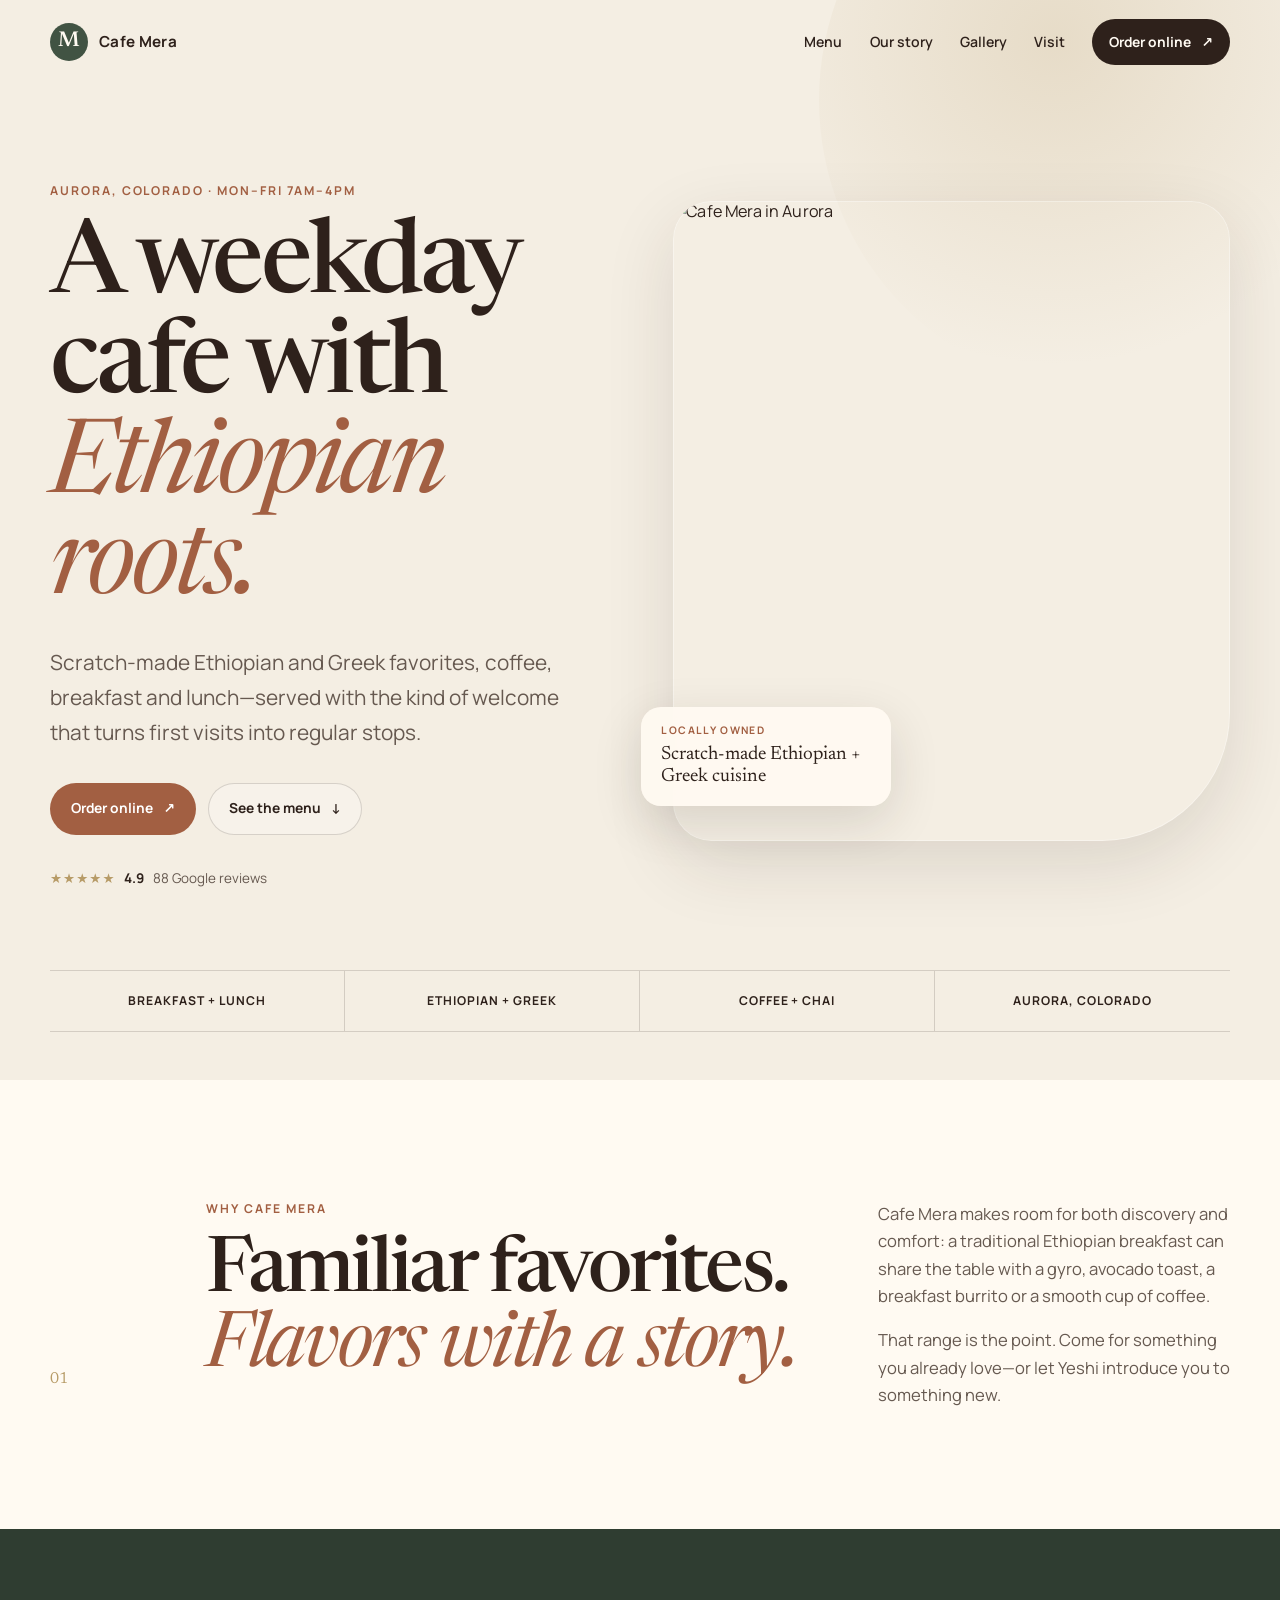
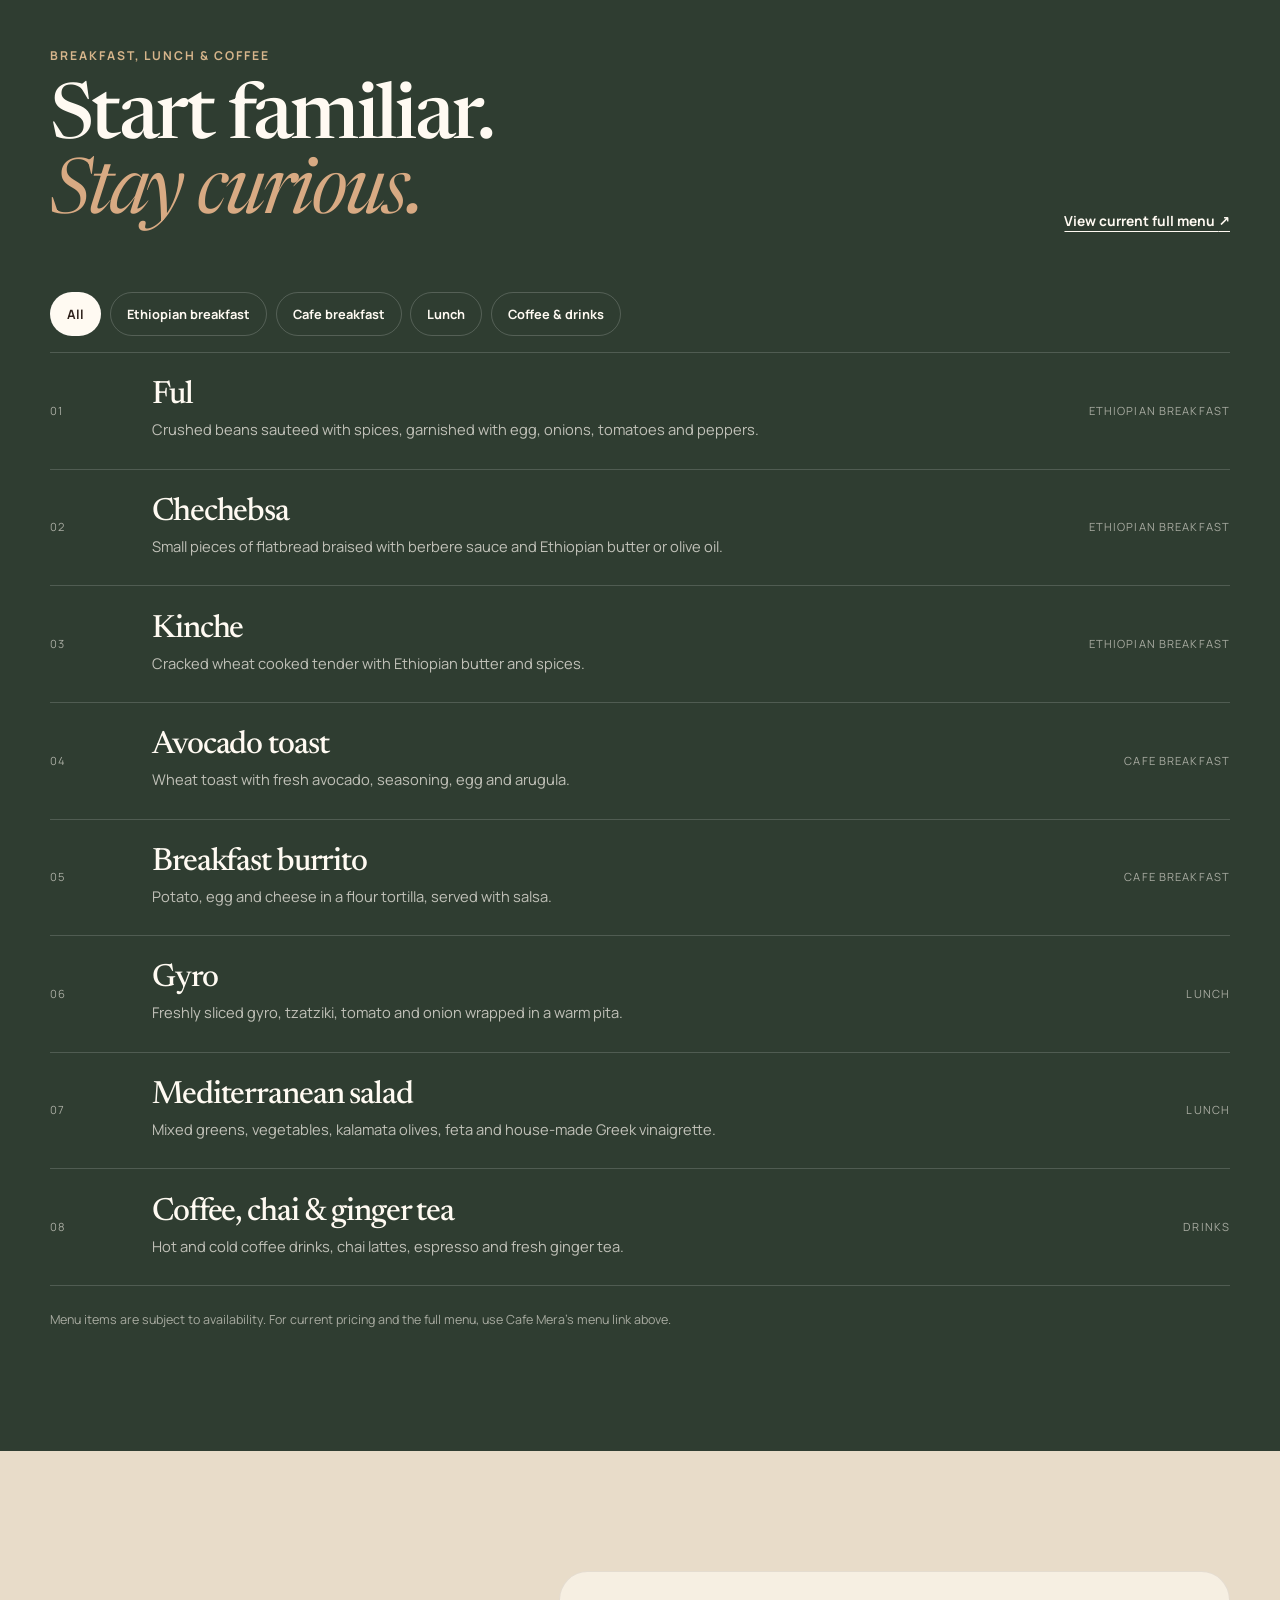
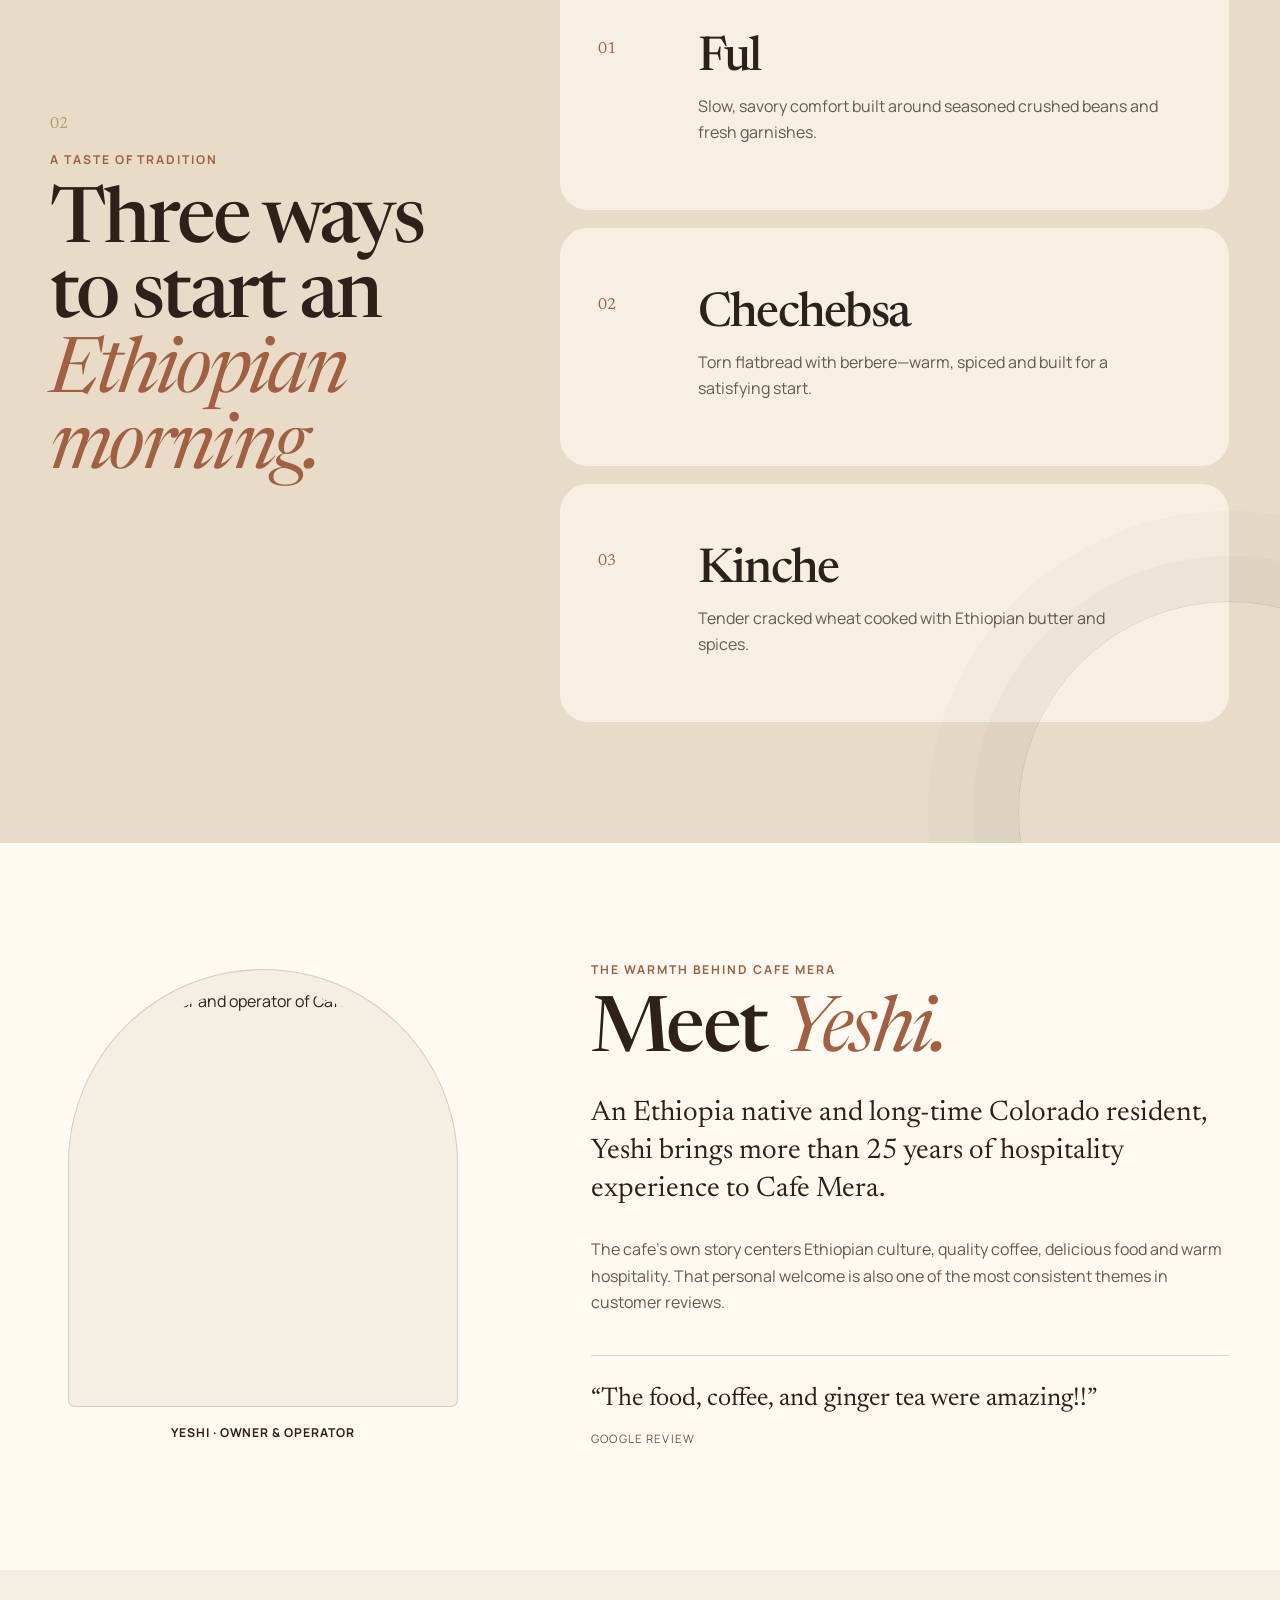
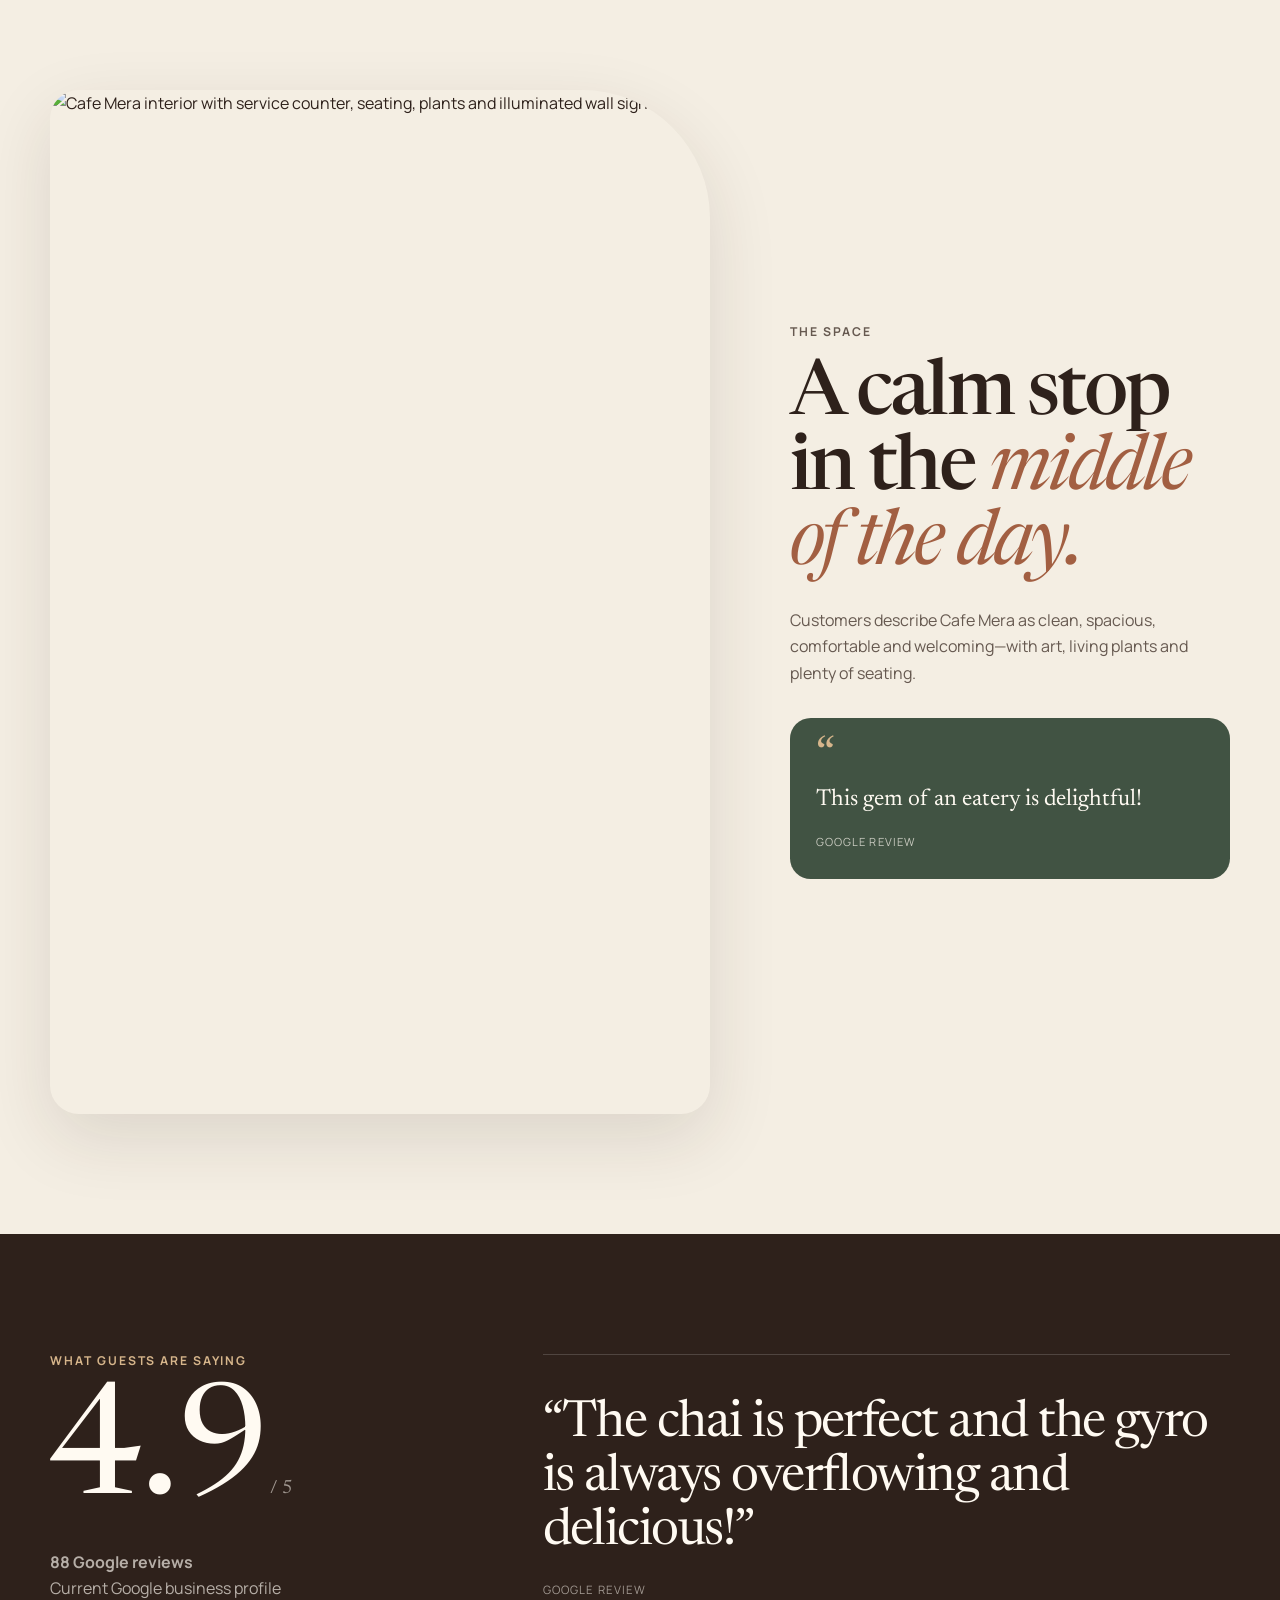
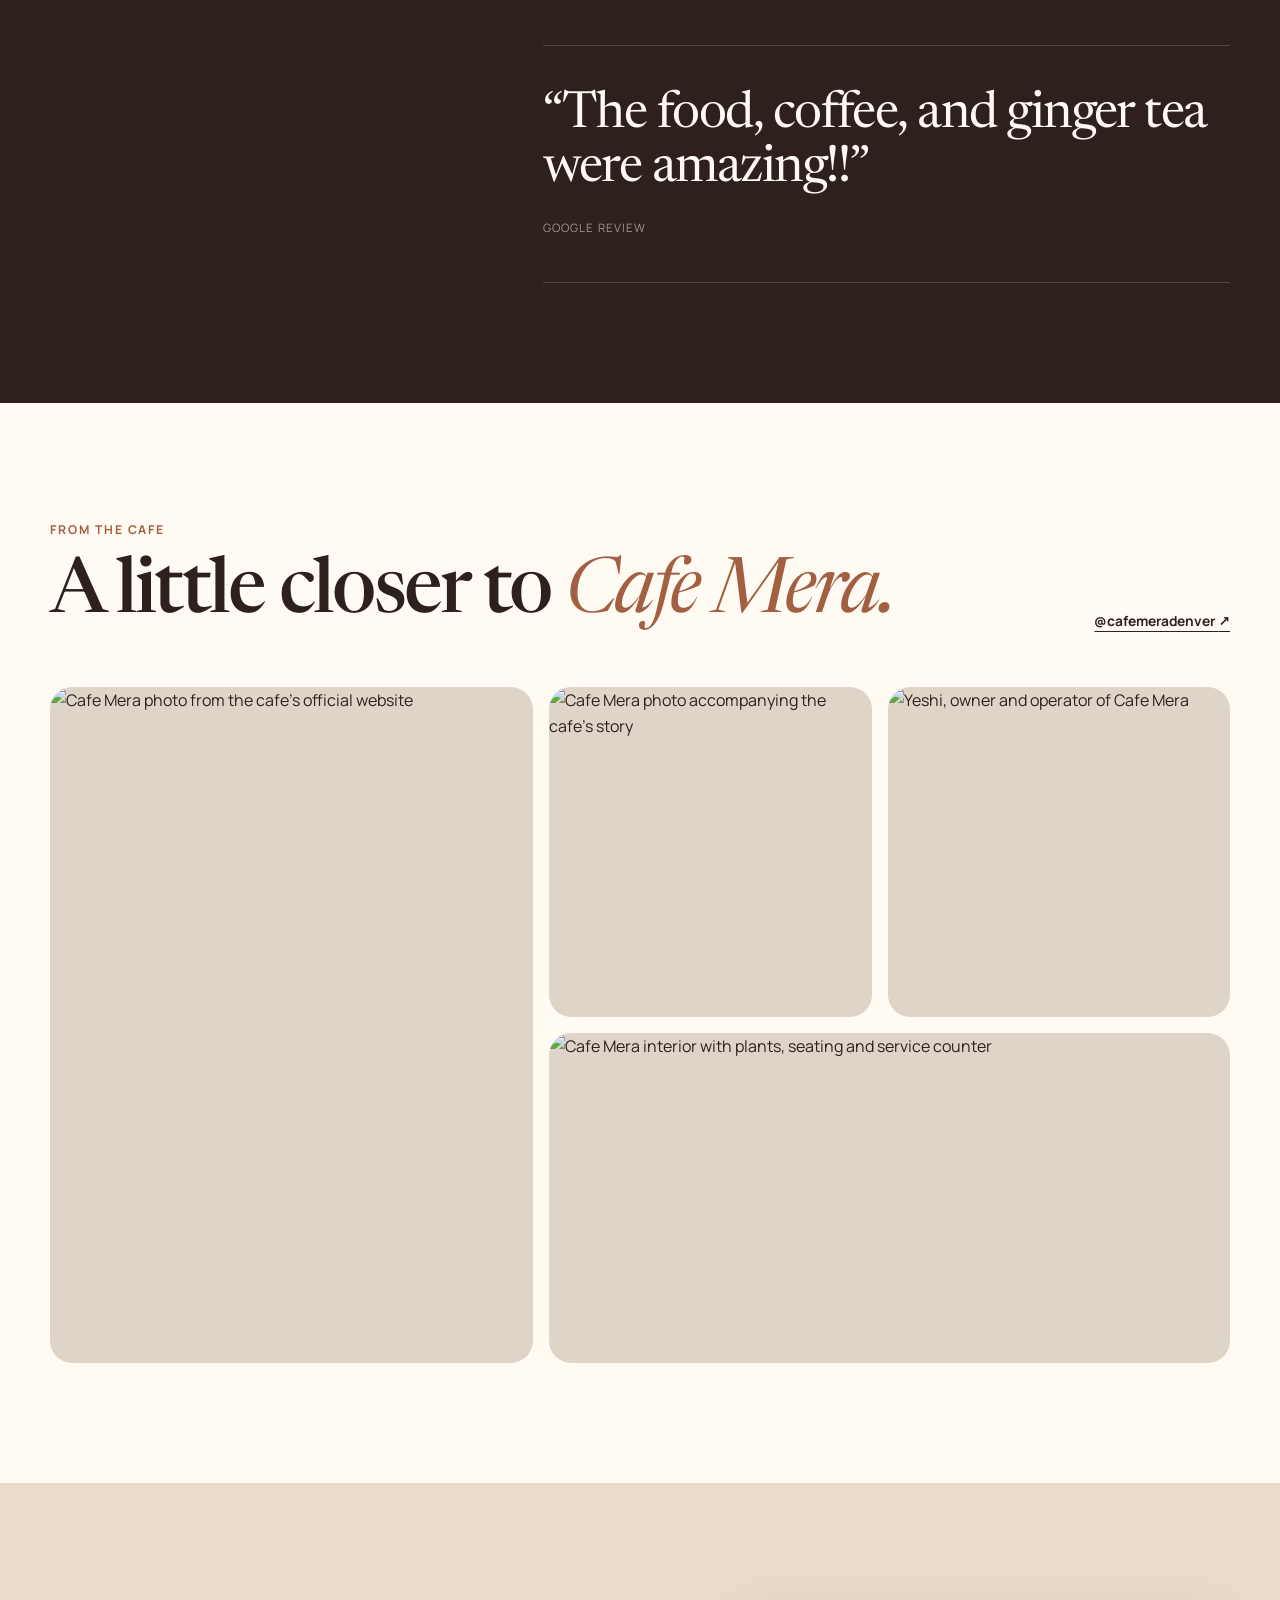
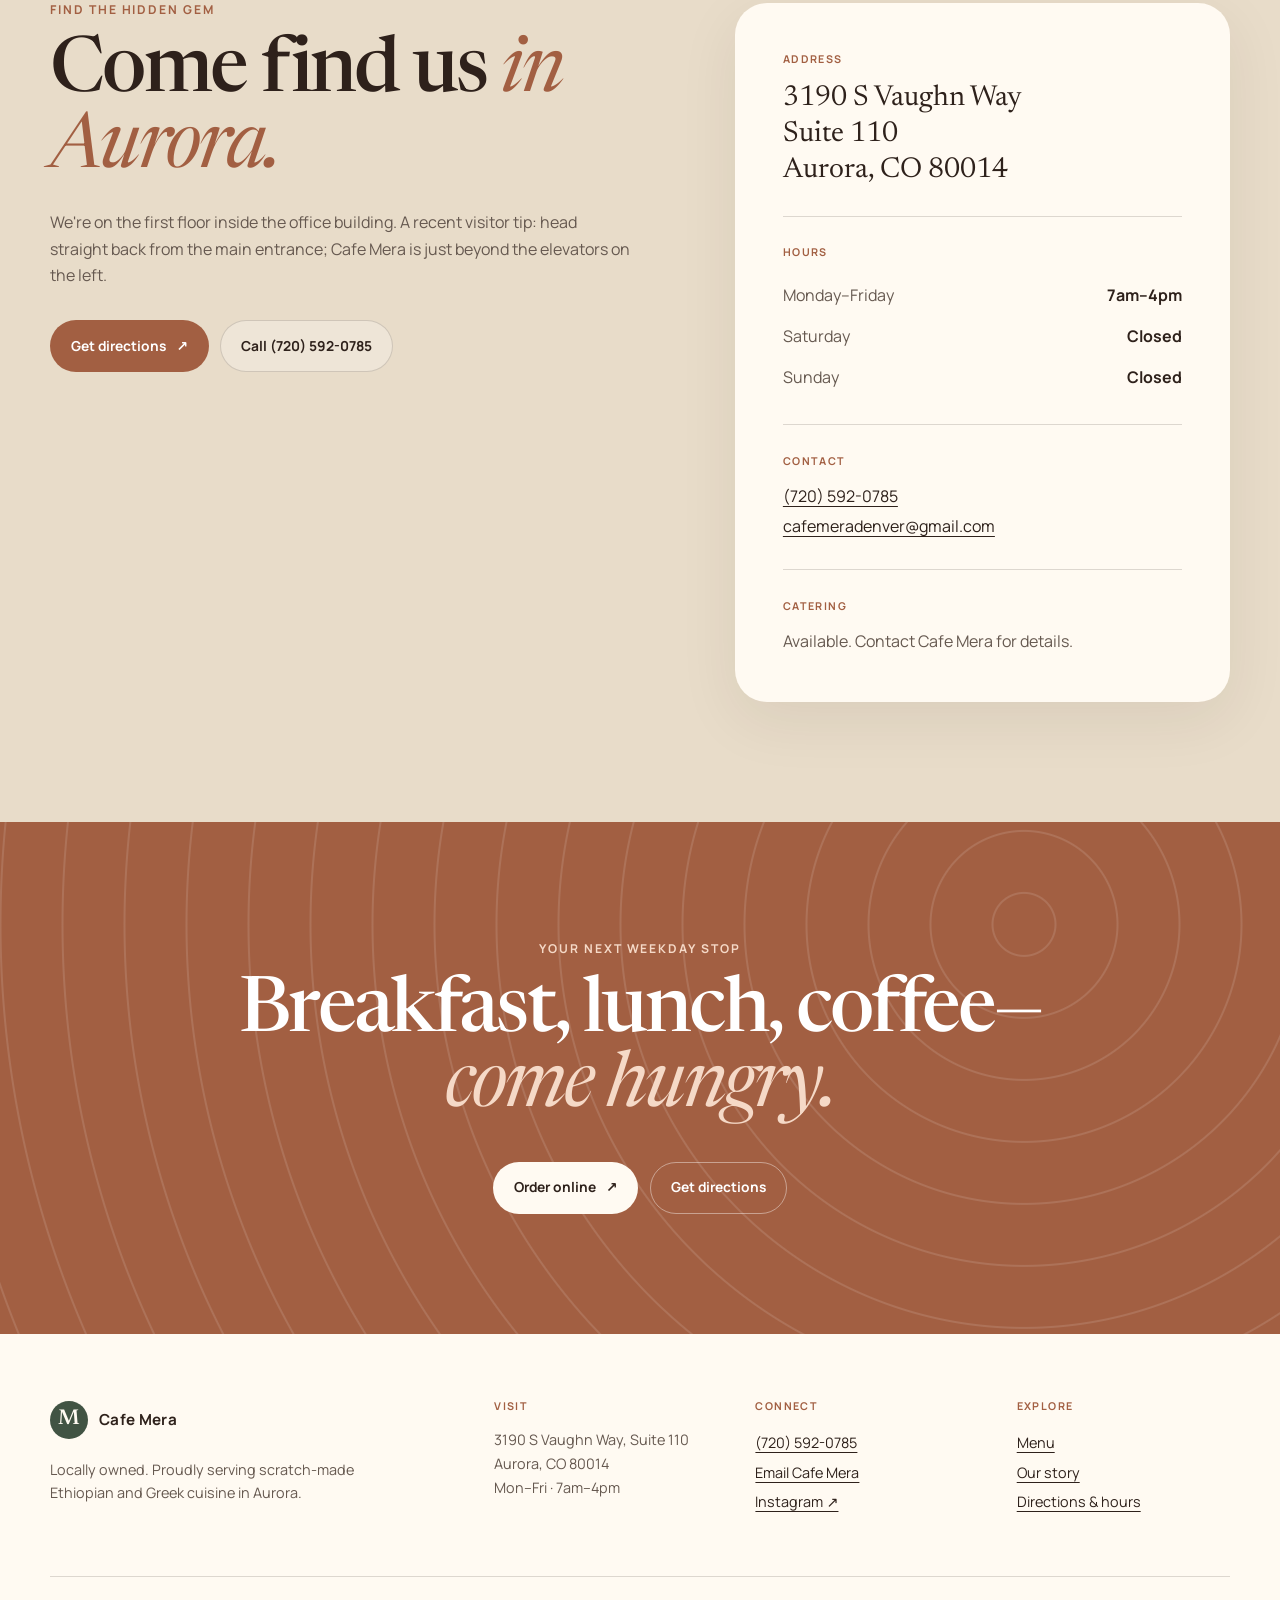
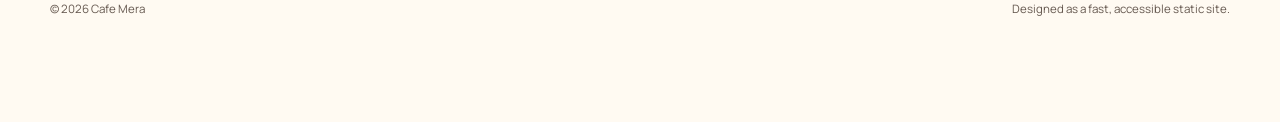
==== commit d5f7be80: "Restore first published Cafe Mera website" ====
--- a/index.html
+++ b/index.html
@@ -3,7 +3,7 @@
 <head>
   <meta charset="utf-8">
   <meta name="viewport" content="width=device-width, initial-scale=1">
-  <meta name="theme-color" content="#f1ece3">
+  <meta name="theme-color" content="#f4eee3">
   <title>Cafe Mera | Ethiopian Breakfast, Coffee & Lunch in Aurora, CO</title>
   <meta name="description" content="Visit Cafe Mera in Aurora for Ethiopian breakfast, coffee, gyro wraps, breakfast favorites and weekday lunch. View the menu, order online or get directions.">
   <link rel="canonical" href="https://prithiraj.github.io/cafe-mera/">
@@ -23,161 +23,84 @@
   <link rel="stylesheet" href="styles.css">
   <script type="application/ld+json">
   {
-    "@context":"https://schema.org",
-    "@type":"CafeOrCoffeeShop",
-    "@id":"https://prithiraj.github.io/cafe-mera/#business",
-    "name":"Cafe Mera",
-    "url":"https://prithiraj.github.io/cafe-mera/",
-    "telephone":"+1-720-592-0785",
-    "email":"cafemeradenver@gmail.com",
-    "priceRange":"$10–20",
-    "servesCuisine":["Ethiopian","Greek","Cafe"],
-    "address":{"@type":"PostalAddress","streetAddress":"3190 S Vaughn Way Ste 110","addressLocality":"Aurora","addressRegion":"CO","postalCode":"80014","addressCountry":"US"},
-    "openingHoursSpecification":[{"@type":"OpeningHoursSpecification","dayOfWeek":["Monday","Tuesday","Wednesday","Thursday","Friday"],"opens":"07:00","closes":"16:00"}],
-    "sameAs":["https://www.instagram.com/cafemeradenver/"]
+    "@context": "https://schema.org",
+    "@type": "CafeOrCoffeeShop",
+    "@id": "https://prithiraj.github.io/cafe-mera/#business",
+    "name": "Cafe Mera",
+    "url": "https://prithiraj.github.io/cafe-mera/",
+    "telephone": "+1-720-592-0785",
+    "email": "cafemeradenver@gmail.com",
+    "priceRange": "$10–20",
+    "servesCuisine": ["Ethiopian", "Greek", "Cafe"],
+    "address": {"@type": "PostalAddress", "streetAddress": "3190 S Vaughn Way Ste 110", "addressLocality": "Aurora", "addressRegion": "CO", "postalCode": "80014", "addressCountry": "US"},
+    "openingHoursSpecification": [{"@type": "OpeningHoursSpecification", "dayOfWeek": ["Monday", "Tuesday", "Wednesday", "Thursday", "Friday"], "opens": "07:00", "closes": "16:00"}],
+    "sameAs": ["https://www.instagram.com/cafemeradenver/"]
   }
   </script>
 </head>
 <body>
   <a class="skip-link" href="#main">Skip to content</a>
-
   <header class="site-header" data-header>
-    <div class="header-shell">
-      <a class="brand" href="#top" aria-label="Cafe Mera home"><span class="brand-mark" aria-hidden="true">M</span><span>Cafe Mera</span></a>
-      <button class="nav-toggle" type="button" aria-expanded="false" aria-controls="site-nav" data-nav-toggle><span class="sr-only">Open navigation</span><span></span><span></span></button>
+    <div class="header-inner shell">
+      <a class="brand" href="#top" aria-label="Cafe Mera home"><span class="brand-mark" aria-hidden="true">M</span><span class="brand-name">Cafe Mera</span></a>
+      <button class="nav-toggle" type="button" aria-controls="site-nav" aria-expanded="false" data-nav-toggle><span class="sr-only">Open navigation</span><span></span><span></span></button>
       <nav class="site-nav" id="site-nav" aria-label="Primary navigation" data-nav>
-        <a href="#menu">Menu</a><a href="#story">Story</a><a href="#gallery">Gallery</a><a href="#visit">Visit</a>
-        <a class="button button-dark button-small" href="https://food.google.com/chooseprovider?orderType=2&amp;restaurantId=%2Fg%2F11tspb5bb9&amp;utm_source=share" target="_blank" rel="noopener">Order online <span aria-hidden="true">↗</span></a>
+        <a href="#menu">Menu</a><a href="#story">Our story</a><a href="#gallery">Gallery</a><a href="#visit">Visit</a>
+        <a class="button button-small button-dark" href="https://food.google.com/chooseprovider?orderType=2&amp;restaurantId=%2Fg%2F11tspb5bb9&amp;utm_source=share" target="_blank" rel="noopener">Order online <span aria-hidden="true">↗</span></a>
       </nav>
     </div>
   </header>
-
   <main id="main">
-    <section class="hero section" id="top" data-motion="hero">
-      <div class="shell hero-layout">
-        <div class="hero-copy">
-          <p class="eyebrow">Aurora, Colorado · Mon–Fri 7am–4pm</p>
-          <h1>A weekday cafe with <em>Ethiopian roots.</em></h1>
-          <p class="hero-lede">Scratch-made Ethiopian and Greek favorites, coffee, breakfast and lunch—served with warm hospitality in Aurora.</p>
+    <section class="hero section" id="top" aria-labelledby="hero-title">
+      <div class="hero-aroma" aria-hidden="true"><canvas id="aroma-canvas"></canvas></div>
+      <div class="shell hero-grid">
+        <div class="hero-copy reveal">
+          <p class="eyebrow">Aurora, Colorado <span aria-hidden="true">·</span> Mon–Fri 7am–4pm</p>
+          <h1 id="hero-title">A weekday cafe with <em>Ethiopian roots.</em></h1>
+          <p class="hero-lede">Scratch-made Ethiopian and Greek favorites, coffee, breakfast and lunch—served with the kind of welcome that turns first visits into regular stops.</p>
           <div class="hero-actions">
             <a class="button button-primary" href="https://food.google.com/chooseprovider?orderType=2&amp;restaurantId=%2Fg%2F11tspb5bb9&amp;utm_source=share" target="_blank" rel="noopener">Order online <span aria-hidden="true">↗</span></a>
-            <a class="button button-quiet" href="#menu">Explore menu <span aria-hidden="true">↓</span></a>
+            <a class="button button-quiet" href="#menu">See the menu <span aria-hidden="true">↓</span></a>
           </div>
-          <a class="rating-line" href="https://www.google.com/maps/search/?api=1&amp;query=Cafe%20Mera%2C%203190%20S%20Vaughn%20Way%20Ste%20110%2C%20Aurora%2C%20CO%2080014" target="_blank" rel="noopener"><span aria-hidden="true">★★★★★</span><strong>4.9</strong><span>88 Google reviews</span></a>
+          <a class="rating-line" href="https://www.google.com/maps/search/?api=1&amp;query=Cafe%20Mera%2C%203190%20S%20Vaughn%20Way%20Ste%20110%2C%20Aurora%2C%20CO%2080014&amp;query_place_id=ChIJi32lyjuJbIcRGPnXkDECtC8" target="_blank" rel="noopener" aria-label="Cafe Mera on Google Maps, rated 4.9 out of 5 from 88 reviews"><span class="stars" aria-hidden="true">★★★★★</span><strong>4.9</strong><span>88 Google reviews</span></a>
         </div>
-
-        <div class="hero-fold" data-hero-fold aria-label="Cafe Mera photograph revealed through folding panels">
-          <figure class="hero-photo">
-            <img src="https://static.wixstatic.com/media/892e42_c6954ab9c83a4523924d38e652110e63~mv2.jpg/v1/fill/w_853%2Ch_640%2Cal_c%2Cq_85%2Cusm_0.66_1.00_0.01%2Cenc_avif%2Cquality_auto/892e42_c6954ab9c83a4523924d38e652110e63~mv2.jpg" alt="Cafe Mera in Aurora" width="853" height="640" fetchpriority="high" decoding="async">
-            <figcaption><span>Locally owned</span><strong>Ethiopian + Greek</strong></figcaption>
-          </figure>
-          <div class="hero-leaf hero-leaf-left" aria-hidden="true"><span class="leaf-index">01</span><span class="leaf-label">Breakfast</span></div>
-          <div class="hero-leaf hero-leaf-right" aria-hidden="true"><span class="leaf-label">Coffee</span><span class="leaf-index">M</span></div>
-          <div class="hero-seam" aria-hidden="true"></div>
-          <div class="hero-edge-light" aria-hidden="true"></div>
+        <div class="hero-visual reveal reveal-delay-1">
+          <figure class="hero-photo frame-photo"><img src="https://static.wixstatic.com/media/892e42_c6954ab9c83a4523924d38e652110e63~mv2.jpg/v1/fill/w_853%2Ch_640%2Cal_c%2Cq_85%2Cusm_0.66_1.00_0.01%2Cenc_avif%2Cquality_auto/892e42_c6954ab9c83a4523924d38e652110e63~mv2.jpg" alt="Cafe Mera in Aurora" width="853" height="640" fetchpriority="high" decoding="async"></figure>
+          <div class="hero-note" aria-label="Cafe Mera summary"><span class="note-kicker">Locally owned</span><span>Scratch-made Ethiopian + Greek cuisine</span></div>
         </div>
       </div>
       <div class="shell hero-facts" aria-label="Cafe Mera highlights"><span>Breakfast + lunch</span><span>Ethiopian + Greek</span><span>Coffee + chai</span><span>Aurora, Colorado</span></div>
     </section>
-
-    <section class="section intro" data-motion="intro" aria-labelledby="intro-title">
-      <div class="shell intro-frame">
-        <div class="intro-fold intro-fold-left" aria-hidden="true"></div>
-        <div class="intro-fold intro-fold-right" aria-hidden="true"></div>
-        <div class="intro-content">
-          <p class="section-number" aria-hidden="true">01</p>
-          <div><p class="eyebrow">Why Cafe Mera</p><h2 id="intro-title">Familiar favorites.<br><em>Flavors with a story.</em></h2></div>
-          <div class="intro-copy"><p>Cafe Mera makes room for both discovery and comfort: a traditional Ethiopian breakfast can share the table with a gyro, avocado toast, a breakfast burrito or a smooth cup of coffee.</p><p>Come for something you already love—or discover something new.</p></div>
+    <section class="section intro" aria-labelledby="intro-title">
+      <div class="shell intro-grid"><p class="section-number" aria-hidden="true">01</p><div class="reveal"><p class="eyebrow">Why Cafe Mera</p><h2 id="intro-title">Familiar favorites.<br><em>Flavors with a story.</em></h2></div><div class="intro-copy reveal reveal-delay-1"><p>Cafe Mera makes room for both discovery and comfort: a traditional Ethiopian breakfast can share the table with a gyro, avocado toast, a breakfast burrito or a smooth cup of coffee.</p><p>That range is the point. Come for something you already love—or let Yeshi introduce you to something new.</p></div></div>
+    </section>
+    <section class="section menu-section" id="menu" aria-labelledby="menu-title">
+      <div class="shell">
+        <div class="section-heading reveal"><div><p class="eyebrow">Breakfast, lunch & coffee</p><h2 id="menu-title">Start familiar.<br><em>Stay curious.</em></h2></div><a class="text-link" href="https://cafemeradenver.com/" target="_blank" rel="noopener">View current full menu <span aria-hidden="true">↗</span></a></div>
+        <div class="menu-tabs" role="group" aria-label="Filter featured menu items" data-menu-tabs><button class="menu-tab is-active" type="button" data-filter="all" aria-pressed="true">All</button><button class="menu-tab" type="button" data-filter="ethiopian" aria-pressed="false">Ethiopian breakfast</button><button class="menu-tab" type="button" data-filter="breakfast" aria-pressed="false">Cafe breakfast</button><button class="menu-tab" type="button" data-filter="lunch" aria-pressed="false">Lunch</button><button class="menu-tab" type="button" data-filter="drinks" aria-pressed="false">Coffee & drinks</button></div>
+        <div class="menu-list" data-menu-list>
+          <article class="menu-item reveal" data-category="ethiopian"><span class="menu-index">01</span><div><h3>Ful</h3><p>Crushed beans sauteed with spices, garnished with egg, onions, tomatoes and peppers.</p></div><span class="menu-tag">Ethiopian breakfast</span></article>
+          <article class="menu-item reveal" data-category="ethiopian"><span class="menu-index">02</span><div><h3>Chechebsa</h3><p>Small pieces of flatbread braised with berbere sauce and Ethiopian butter or olive oil.</p></div><span class="menu-tag">Ethiopian breakfast</span></article>
+          <article class="menu-item reveal" data-category="ethiopian"><span class="menu-index">03</span><div><h3>Kinche</h3><p>Cracked wheat cooked tender with Ethiopian butter and spices.</p></div><span class="menu-tag">Ethiopian breakfast</span></article>
+          <article class="menu-item reveal" data-category="breakfast"><span class="menu-index">04</span><div><h3>Avocado toast</h3><p>Wheat toast with fresh avocado, seasoning, egg and arugula.</p></div><span class="menu-tag">Cafe breakfast</span></article>
+          <article class="menu-item reveal" data-category="breakfast"><span class="menu-index">05</span><div><h3>Breakfast burrito</h3><p>Potato, egg and cheese in a flour tortilla, served with salsa.</p></div><span class="menu-tag">Cafe breakfast</span></article>
+          <article class="menu-item reveal" data-category="lunch"><span class="menu-index">06</span><div><h3>Gyro</h3><p>Freshly sliced gyro, tzatziki, tomato and onion wrapped in a warm pita.</p></div><span class="menu-tag">Lunch</span></article>
+          <article class="menu-item reveal" data-category="lunch"><span class="menu-index">07</span><div><h3>Mediterranean salad</h3><p>Mixed greens, vegetables, kalamata olives, feta and house-made Greek vinaigrette.</p></div><span class="menu-tag">Lunch</span></article>
+          <article class="menu-item reveal" data-category="drinks"><span class="menu-index">08</span><div><h3>Coffee, chai & ginger tea</h3><p>Hot and cold coffee drinks, chai lattes, espresso and fresh ginger tea.</p></div><span class="menu-tag">Drinks</span></article>
         </div>
+        <p class="menu-note">Menu items are subject to availability. For current pricing and the full menu, use Cafe Mera's menu link above.</p>
       </div>
     </section>
-
-    <section class="section menu-section" id="menu" aria-labelledby="menu-title">
-      <div class="shell section-heading">
-        <div><p class="eyebrow">Breakfast, lunch & coffee</p><h2 id="menu-title">A menu that <em>opens in layers.</em></h2></div>
-        <a class="text-link" href="https://cafemeradenver.com/" target="_blank" rel="noopener">Full current menu ↗</a>
-      </div>
-
-      <div class="shell menu-folio" data-menu-folio>
-        <div class="folio-tabs" role="tablist" aria-label="Featured menu categories">
-          <button role="tab" aria-selected="true" data-folio-tab="0">Ethiopian</button>
-          <button role="tab" aria-selected="false" data-folio-tab="1">Breakfast</button>
-          <button role="tab" aria-selected="false" data-folio-tab="2">Lunch</button>
-          <button role="tab" aria-selected="false" data-folio-tab="3">Coffee</button>
-        </div>
-        <div class="folio-stage">
-          <span class="folio-hinge" aria-hidden="true"></span>
-          <article class="folio-sheet sheet-ethiopian" data-folio-sheet data-state="active" aria-hidden="false">
-            <div class="sheet-spine">01</div><div class="sheet-content"><p class="sheet-kicker">Ethiopian breakfast</p><h3>Start with tradition.</h3><dl><div><dt>Ful</dt><dd>Crushed beans sautéed with spices, garnished with egg, onions, tomatoes and peppers.</dd></div><div><dt>Chechebsa</dt><dd>Small pieces of flatbread braised with berbere sauce and Ethiopian butter or olive oil.</dd></div><div><dt>Kinche</dt><dd>Cracked wheat cooked tender with Ethiopian butter and spices.</dd></div></dl></div>
-          </article>
-          <article class="folio-sheet sheet-breakfast" data-folio-sheet data-state="after" aria-hidden="true">
-            <div class="sheet-spine">02</div><div class="sheet-content"><p class="sheet-kicker">Cafe breakfast</p><h3>Comfort, bright and simple.</h3><dl><div><dt>Avocado toast</dt><dd>Wheat toast with fresh avocado, seasoning, egg and arugula.</dd></div><div><dt>Breakfast burrito</dt><dd>Potato, egg and cheese in a flour tortilla, served with salsa.</dd></div><div><dt>Breakfast sandwich</dt><dd>A weekday favorite from Cafe Mera's breakfast menu.</dd></div></dl></div>
-          </article>
-          <article class="folio-sheet sheet-lunch" data-folio-sheet data-state="after" aria-hidden="true">
-            <div class="sheet-spine">03</div><div class="sheet-content"><p class="sheet-kicker">Lunch</p><h3>Midday without the rush.</h3><dl><div><dt>Gyro wrap</dt><dd>Freshly sliced gyro, tzatziki, tomato and onion wrapped in a warm pita.</dd></div><div><dt>Mediterranean salad</dt><dd>Mixed greens, vegetables, kalamata olives, feta and house-made Greek vinaigrette.</dd></div><div><dt>Quinoa bowl</dt><dd>One of Cafe Mera's weekday lunch options.</dd></div></dl></div>
-          </article>
-          <article class="folio-sheet sheet-coffee" data-folio-sheet data-state="after" aria-hidden="true">
-            <div class="sheet-spine">04</div><div class="sheet-content"><p class="sheet-kicker">Coffee & drinks</p><h3>Stay for another cup.</h3><dl><div><dt>Coffee</dt><dd>Espresso-based and brewed cafe drinks.</dd></div><div><dt>Chai</dt><dd>Hot or cold chai latte.</dd></div><div><dt>Ginger tea</dt><dd>A guest favorite mentioned often in reviews.</dd></div></dl></div>
-          </article>
-        </div>
-      </div>
-      <p class="shell menu-note">Featured items only. Availability and pricing can change; use Cafe Mera's current menu for the latest details.</p>
-    </section>
-
-    <section class="section breakfast" aria-labelledby="breakfast-title">
-      <div class="shell breakfast-heading"><p class="section-number">02</p><div><p class="eyebrow">A taste of tradition</p><h2 id="breakfast-title">Three dishes.<br><em>Three unfolding chapters.</em></h2></div></div>
-      <div class="shell chapter-stack">
-        <article class="dish-chapter is-active" data-dish-chapter="0"><div class="chapter-seam" aria-hidden="true"></div><div class="chapter-number">01</div><div class="chapter-copy"><p class="sheet-kicker">Ethiopian breakfast</p><h3>Ful</h3><p>Slow, savory comfort built around seasoned crushed beans and fresh garnishes.</p></div><div class="chapter-plane" aria-hidden="true"><span>FUL</span></div></article>
-        <article class="dish-chapter" data-dish-chapter="1"><div class="chapter-seam" aria-hidden="true"></div><div class="chapter-number">02</div><div class="chapter-copy"><p class="sheet-kicker">Ethiopian breakfast</p><h3>Chechebsa</h3><p>Torn flatbread with berbere—warm, spiced and made for a satisfying start.</p></div><div class="chapter-plane chapter-plane-clay" aria-hidden="true"><span>CHE</span></div></article>
-        <article class="dish-chapter" data-dish-chapter="2"><div class="chapter-seam" aria-hidden="true"></div><div class="chapter-number">03</div><div class="chapter-copy"><p class="sheet-kicker">Ethiopian breakfast</p><h3>Kinche</h3><p>Tender cracked wheat cooked with Ethiopian butter and spices.</p></div><div class="chapter-plane chapter-plane-light" aria-hidden="true"><span>KIN</span></div></article>
-      </div>
-    </section>
-
-    <section class="section story" id="story" data-motion="story" aria-labelledby="story-title">
-      <div class="shell story-layout">
-        <div class="portrait-aperture" data-story-aperture>
-          <figure class="portrait-photo"><img src="https://static.wixstatic.com/media/892e42_54f7f64fb4e44a9dbeae0cb70c367a65~mv2.jpg/v1/fill/w_301%2Ch_401%2Cal_c%2Cq_80%2Cusm_0.66_1.00_0.01%2Cenc_avif%2Cquality_auto/892e42_54f7f64fb4e44a9dbeae0cb70c367a65~mv2.jpg" alt="Yeshi, owner and operator of Cafe Mera" width="301" height="401" loading="lazy" decoding="async"></figure>
-          <div class="portrait-door portrait-door-a" aria-hidden="true"><span>Warmth</span></div><div class="portrait-door portrait-door-b" aria-hidden="true"><span>Hospitality</span></div><div class="portrait-seam" aria-hidden="true"></div>
-        </div>
-        <div class="story-copy"><p class="eyebrow">The warmth behind Cafe Mera</p><h2 id="story-title">Meet <em>Yeshi.</em></h2><p class="story-lede">An Ethiopia native and long-time Colorado resident, Yeshi brings more than 25 years of hospitality experience to Cafe Mera.</p><p>The cafe's own story centers Ethiopian culture, quality coffee, delicious food and warm hospitality. That personal welcome is one of the most consistent themes in customer reviews.</p><blockquote><p>“The food, coffee, and ginger tea were amazing!!”</p><cite>Google review</cite></blockquote></div>
-      </div>
-    </section>
-
-    <section class="section space-section" data-motion="space" aria-labelledby="space-title">
-      <div class="shell space-heading"><p class="eyebrow">The space</p><h2 id="space-title">A calm stop in the <em>middle of the day.</em></h2></div>
-      <div class="shell space-aperture" data-space-aperture>
-        <figure class="space-photo"><img src="https://pub-ba1a74be17d7442a9f2541946eb9510e.r2.dev/shops/8b9211fa-f7fb-4f1d-9e1f-0a059ae36019/0.jpg" alt="Cafe Mera interior with service counter, seating, plants and illuminated wall sign" width="1024" height="1024" loading="lazy" decoding="async"><figcaption>Actual Cafe Mera interior · editorial/demo source</figcaption></figure>
-        <div class="space-door space-door-left" aria-hidden="true"><span>Quiet</span></div><div class="space-door space-door-right" aria-hidden="true"><span>Welcoming</span></div><div class="space-seam" aria-hidden="true"></div>
-      </div>
-    </section>
-
-    <section class="section proof" aria-labelledby="proof-title">
-      <div class="shell proof-grid"><div><p class="eyebrow">What guests notice</p><div class="rating-big"><strong>4.9</strong><span>★★★★★</span><small>88 Google reviews</small></div></div><div class="reviews"><blockquote><p>“This gem of an eatery is delightful!”</p><cite>Google review</cite></blockquote><blockquote><p>“The food, coffee, and ginger tea were amazing!!”</p><cite>Google review</cite></blockquote></div></div>
-    </section>
-
-    <section class="section gallery" id="gallery" data-motion="gallery" aria-labelledby="gallery-title">
-      <div class="shell section-heading"><div><p class="eyebrow">From the cafe</p><h2 id="gallery-title">One connected <em>photographic wall.</em></h2></div><a class="text-link" href="https://www.instagram.com/cafemeradenver/" target="_blank" rel="noopener">@cafemeradenver ↗</a></div>
-      <div class="shell gallery-wall" data-gallery-wall>
-        <figure class="gallery-panel gallery-panel-a" tabindex="0"><img src="https://static.wixstatic.com/media/892e42_c6954ab9c83a4523924d38e652110e63~mv2.jpg/v1/fill/w_853%2Ch_640%2Cal_c%2Cq_85%2Cusm_0.66_1.00_0.01%2Cenc_avif%2Cquality_auto/892e42_c6954ab9c83a4523924d38e652110e63~mv2.jpg" alt="Cafe Mera in Aurora" loading="lazy" decoding="async"><figcaption>Cafe Mera</figcaption></figure>
-        <div class="gallery-hinge" aria-hidden="true"></div>
-        <figure class="gallery-panel gallery-panel-b" tabindex="0"><img src="https://pub-ba1a74be17d7442a9f2541946eb9510e.r2.dev/shops/8b9211fa-f7fb-4f1d-9e1f-0a059ae36019/0.jpg" alt="Cafe Mera interior" loading="lazy" decoding="async"><figcaption>The cafe</figcaption></figure>
-        <div class="gallery-hinge" aria-hidden="true"></div>
-        <figure class="gallery-panel gallery-panel-c" tabindex="0"><img src="https://static.wixstatic.com/media/892e42_54f7f64fb4e44a9dbeae0cb70c367a65~mv2.jpg/v1/fill/w_301%2Ch_401%2Cal_c%2Cq_80%2Cusm_0.66_1.00_0.01%2Cenc_avif%2Cquality_auto/892e42_54f7f64fb4e44a9dbeae0cb70c367a65~mv2.jpg" alt="Yeshi of Cafe Mera" loading="lazy" decoding="async"><figcaption>Yeshi</figcaption></figure>
-      </div>
-      <p class="shell gallery-note">Production photo rights should be confirmed before this preview becomes Cafe Mera's official commercial site.</p>
-    </section>
-
-    <section class="section visit" id="visit" data-motion="visit" aria-labelledby="visit-title">
-      <div class="shell visit-aperture" data-visit-aperture>
-        <div class="visit-door visit-door-left" aria-hidden="true"><span>Find</span></div><div class="visit-door visit-door-right" aria-hidden="true"><span>Mera</span></div><div class="visit-seam" aria-hidden="true"></div>
-        <div class="visit-content"><p class="eyebrow">Come find us in Aurora</p><h2 id="visit-title">Breakfast, lunch, coffee—<em>come hungry.</em></h2><address>3190 S Vaughn Way<br>Suite 110 · Aurora, CO 80014</address><div class="visit-meta"><span>Mon–Fri · 7am–4pm</span><a href="tel:+17205920785">(720) 592-0785</a><a href="mailto:cafemeradenver@gmail.com">cafemeradenver@gmail.com</a></div><div class="visit-actions"><a class="button button-primary" href="https://food.google.com/chooseprovider?orderType=2&amp;restaurantId=%2Fg%2F11tspb5bb9&amp;utm_source=share" target="_blank" rel="noopener">Order online ↗</a><a class="button button-light" href="https://www.google.com/maps/search/?api=1&amp;query=Cafe%20Mera%2C%203190%20S%20Vaughn%20Way%20Ste%20110%2C%20Aurora%2C%20CO%2080014" target="_blank" rel="noopener">Get directions ↗</a><a class="button button-outline-light" href="tel:+17205920785">Call</a></div></div>
-      </div>
-    </section>
+    <section class="section discovery" aria-labelledby="discovery-title"><div class="shell discovery-grid"><div class="discovery-title reveal"><p class="section-number" aria-hidden="true">02</p><p class="eyebrow">A taste of tradition</p><h2 id="discovery-title">Three ways to start an <em>Ethiopian morning.</em></h2></div><div class="discovery-cards"><article class="discovery-card reveal"><span class="discovery-no">01</span><h3>Ful</h3><p>Slow, savory comfort built around seasoned crushed beans and fresh garnishes.</p></article><article class="discovery-card reveal reveal-delay-1"><span class="discovery-no">02</span><h3>Chechebsa</h3><p>Torn flatbread with berbere—warm, spiced and built for a satisfying start.</p></article><article class="discovery-card reveal reveal-delay-2"><span class="discovery-no">03</span><h3>Kinche</h3><p>Tender cracked wheat cooked with Ethiopian butter and spices.</p></article></div></div></section>
+    <section class="section story" id="story" aria-labelledby="story-title"><div class="shell story-grid"><div class="story-media reveal"><figure class="portrait-card"><img src="https://static.wixstatic.com/media/892e42_54f7f64fb4e44a9dbeae0cb70c367a65~mv2.jpg/v1/fill/w_301%2Ch_401%2Cal_c%2Cq_80%2Cusm_0.66_1.00_0.01%2Cenc_avif%2Cquality_auto/892e42_54f7f64fb4e44a9dbeae0cb70c367a65~mv2.jpg" alt="Yeshi, owner and operator of Cafe Mera" width="301" height="401" loading="lazy" decoding="async"></figure><span class="portrait-caption">Yeshi · Owner & operator</span></div><div class="story-copy reveal reveal-delay-1"><p class="eyebrow">The warmth behind Cafe Mera</p><h2 id="story-title">Meet <em>Yeshi.</em></h2><p class="story-lede">An Ethiopia native and long-time Colorado resident, Yeshi brings more than 25 years of hospitality experience to Cafe Mera.</p><p>The cafe's own story centers Ethiopian culture, quality coffee, delicious food and warm hospitality. That personal welcome is also one of the most consistent themes in customer reviews.</p><blockquote><p>“The food, coffee, and ginger tea were amazing!!”</p><cite>Google review</cite></blockquote></div></div></section>
+    <section class="section space-section" aria-labelledby="space-title"><div class="shell space-grid"><div class="space-photo reveal"><img src="https://pub-ba1a74be17d7442a9f2541946eb9510e.r2.dev/shops/8b9211fa-f7fb-4f1d-9e1f-0a059ae36019/0.jpg" alt="Cafe Mera interior with service counter, seating, plants and illuminated wall sign" width="1024" height="1024" loading="lazy" decoding="async"></div><div class="space-copy reveal reveal-delay-1"><p class="eyebrow">The space</p><h2 id="space-title">A calm stop in the <em>middle of the day.</em></h2><p>Customers describe Cafe Mera as clean, spacious, comfortable and welcoming—with art, living plants and plenty of seating.</p><div class="quote-card"><span class="quote-mark" aria-hidden="true">“</span><p>This gem of an eatery is delightful!</p><span>Google review</span></div></div></div></section>
+    <section class="section proof" aria-labelledby="proof-title"><div class="shell proof-grid"><div class="proof-score reveal"><p class="eyebrow">What guests are saying</p><div class="big-rating"><span>4.9</span><small>/ 5</small></div><p><strong>88 Google reviews</strong><br>Current Google business profile</p></div><div class="proof-quotes" id="proof-title"><blockquote class="review reveal"><p>“The chai is perfect and the gyro is always overflowing and delicious!”</p><cite>Google review</cite></blockquote><blockquote class="review reveal reveal-delay-1"><p>“The food, coffee, and ginger tea were amazing!!”</p><cite>Google review</cite></blockquote></div></div></section>
+    <section class="section gallery" id="gallery" aria-labelledby="gallery-title"><div class="shell"><div class="section-heading reveal"><div><p class="eyebrow">From the cafe</p><h2 id="gallery-title">A little closer to <em>Cafe Mera.</em></h2></div><a class="text-link" href="https://www.instagram.com/cafemeradenver/" target="_blank" rel="noopener">@cafemeradenver <span aria-hidden="true">↗</span></a></div><div class="gallery-grid"><figure class="gallery-a reveal"><img src="https://static.wixstatic.com/media/892e42_c6954ab9c83a4523924d38e652110e63~mv2.jpg/v1/fill/w_853%2Ch_640%2Cal_c%2Cq_85%2Cusm_0.66_1.00_0.01%2Cenc_avif%2Cquality_auto/892e42_c6954ab9c83a4523924d38e652110e63~mv2.jpg" alt="Cafe Mera photo from the cafe's official website" width="853" height="640" loading="lazy" decoding="async"></figure><figure class="gallery-b reveal reveal-delay-1"><img src="https://static.wixstatic.com/media/892e42_e8a7a80e7d214661844acdbcb037389b~mv2.jpg/v1/crop/x_136%2Cy_1197%2Cw_3815%2Ch_4515/fill/w_252%2Ch_298%2Cal_c%2Cq_80%2Cusm_0.66_1.00_0.01%2Cenc_avif%2Cquality_auto/IMG_4401_JPG.jpg" alt="Cafe Mera photo accompanying the cafe's story" width="252" height="298" loading="lazy" decoding="async"></figure><figure class="gallery-c reveal"><img src="https://pub-ba1a74be17d7442a9f2541946eb9510e.r2.dev/shops/8b9211fa-f7fb-4f1d-9e1f-0a059ae36019/0.jpg" alt="Cafe Mera interior with plants, seating and service counter" width="1024" height="1024" loading="lazy" decoding="async"></figure><figure class="gallery-d reveal reveal-delay-1"><img src="https://static.wixstatic.com/media/892e42_54f7f64fb4e44a9dbeae0cb70c367a65~mv2.jpg/v1/fill/w_301%2Ch_401%2Cal_c%2Cq_80%2Cusm_0.66_1.00_0.01%2Cenc_avif%2Cquality_auto/892e42_54f7f64fb4e44a9dbeae0cb70c367a65~mv2.jpg" alt="Yeshi, owner and operator of Cafe Mera" width="301" height="401" loading="lazy" decoding="async"></figure></div></div></section>
+    <section class="section visit" id="visit" aria-labelledby="visit-title"><div class="shell visit-grid"><div class="visit-heading reveal"><p class="eyebrow">Find the hidden gem</p><h2 id="visit-title">Come find us <em>in Aurora.</em></h2><p>We're on the first floor inside the office building. A recent visitor tip: head straight back from the main entrance; Cafe Mera is just beyond the elevators on the left.</p><div class="visit-actions"><a class="button button-primary" href="https://www.google.com/maps/search/?api=1&amp;query=Cafe%20Mera%2C%203190%20S%20Vaughn%20Way%20Ste%20110%2C%20Aurora%2C%20CO%2080014&amp;query_place_id=ChIJi32lyjuJbIcRGPnXkDECtC8" target="_blank" rel="noopener">Get directions <span aria-hidden="true">↗</span></a><a class="button button-quiet" href="tel:+17205920785">Call (720) 592-0785</a></div></div><div class="visit-card reveal reveal-delay-1"><div class="visit-block"><span class="visit-label">Address</span><address>3190 S Vaughn Way<br>Suite 110<br>Aurora, CO 80014</address></div><div class="visit-block"><span class="visit-label">Hours</span><dl class="hours"><div><dt>Monday–Friday</dt><dd>7am–4pm</dd></div><div><dt>Saturday</dt><dd>Closed</dd></div><div><dt>Sunday</dt><dd>Closed</dd></div></dl></div><div class="visit-block"><span class="visit-label">Contact</span><a href="tel:+17205920785">(720) 592-0785</a><a href="mailto:cafemeradenver@gmail.com">cafemeradenver@gmail.com</a></div><div class="visit-block catering"><span class="visit-label">Catering</span><p>Available. Contact Cafe Mera for details.</p></div></div></div></section>
+    <section class="section final-cta" aria-labelledby="cta-title"><div class="shell final-cta-inner reveal"><p class="eyebrow">Your next weekday stop</p><h2 id="cta-title">Breakfast, lunch, coffee—<em>come hungry.</em></h2><div class="final-actions"><a class="button button-light" href="https://food.google.com/chooseprovider?orderType=2&amp;restaurantId=%2Fg%2F11tspb5bb9&amp;utm_source=share" target="_blank" rel="noopener">Order online <span aria-hidden="true">↗</span></a><a class="button button-outline-light" href="https://www.google.com/maps/search/?api=1&amp;query=Cafe%20Mera%2C%203190%20S%20Vaughn%20Way%20Ste%20110%2C%20Aurora%2C%20CO%2080014&amp;query_place_id=ChIJi32lyjuJbIcRGPnXkDECtC8" target="_blank" rel="noopener">Get directions</a></div></div></section>
   </main>
-
-  <footer class="site-footer"><div class="shell footer-grid"><div><a class="brand footer-brand" href="#top"><span class="brand-mark">M</span><span>Cafe Mera</span></a><p>Ethiopian roots. Everyday warmth.</p></div><div><span class="footer-label">Visit</span><address>3190 S Vaughn Way Ste 110<br>Aurora, CO 80014</address></div><div><span class="footer-label">Hours</span><p>Mon–Fri · 7am–4pm</p><a href="https://www.instagram.com/cafemeradenver/" target="_blank" rel="noopener">Instagram ↗</a></div></div><div class="shell footer-bottom"><span>© <span data-year></span> Cafe Mera</span><span>Public design preview</span></div></footer>
-
-  <nav class="mobile-actions" aria-label="Quick actions"><a href="https://food.google.com/chooseprovider?orderType=2&amp;restaurantId=%2Fg%2F11tspb5bb9&amp;utm_source=share" target="_blank" rel="noopener">Order</a><a href="https://www.google.com/maps/search/?api=1&amp;query=Cafe%20Mera%2C%203190%20S%20Vaughn%20Way%20Ste%20110%2C%20Aurora%2C%20CO%2080014" target="_blank" rel="noopener">Directions</a><a href="tel:+17205920785">Call</a></nav>
-  <script src="script.js" defer></script>
+  <footer class="site-footer"><div class="shell footer-grid"><div><a class="brand footer-brand" href="#top"><span class="brand-mark" aria-hidden="true">M</span><span class="brand-name">Cafe Mera</span></a><p>Locally owned. Proudly serving scratch-made Ethiopian and Greek cuisine in Aurora.</p></div><div><span class="footer-label">Visit</span><address>3190 S Vaughn Way, Suite 110<br>Aurora, CO 80014</address><p>Mon–Fri · 7am–4pm</p></div><div><span class="footer-label">Connect</span><a href="tel:+17205920785">(720) 592-0785</a><a href="mailto:cafemeradenver@gmail.com">Email Cafe Mera</a><a href="https://www.instagram.com/cafemeradenver/" target="_blank" rel="noopener">Instagram ↗</a></div><div><span class="footer-label">Explore</span><a href="#menu">Menu</a><a href="#story">Our story</a><a href="#visit">Directions & hours</a></div></div><div class="shell footer-bottom"><span>© <span data-year></span> Cafe Mera</span><span>Designed as a fast, accessible static site.</span></div></footer>
+  <nav class="mobile-actions" aria-label="Quick actions"><a href="https://food.google.com/chooseprovider?orderType=2&amp;restaurantId=%2Fg%2F11tspb5bb9&amp;utm_source=share" target="_blank" rel="noopener">Order</a><a href="https://www.google.com/maps/search/?api=1&amp;query=Cafe%20Mera%2C%203190%20S%20Vaughn%20Way%20Ste%20110%2C%20Aurora%2C%20CO%2080014&amp;query_place_id=ChIJi32lyjuJbIcRGPnXkDECtC8" target="_blank" rel="noopener">Directions</a><a href="tel:+17205920785">Call</a></nav>
+  <script src="script.js" type="module"></script>
 </body>
 </html>
